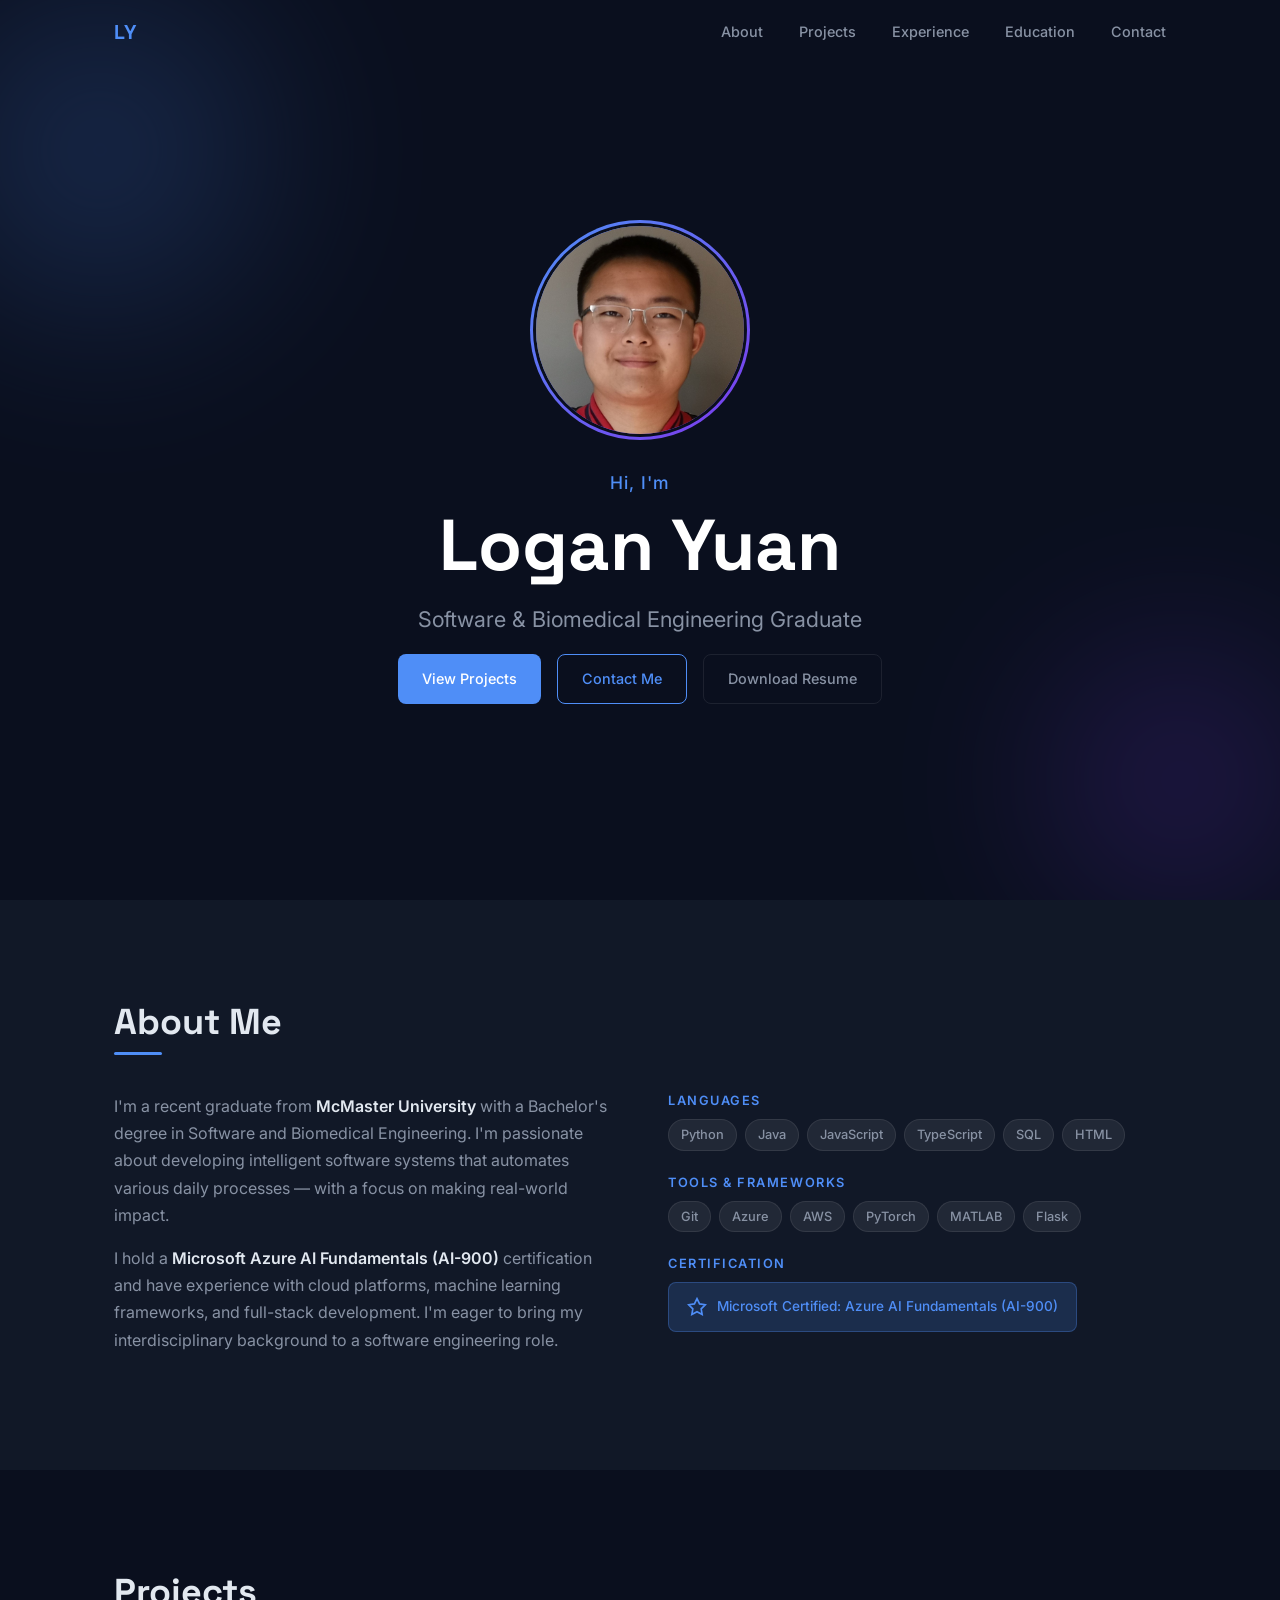
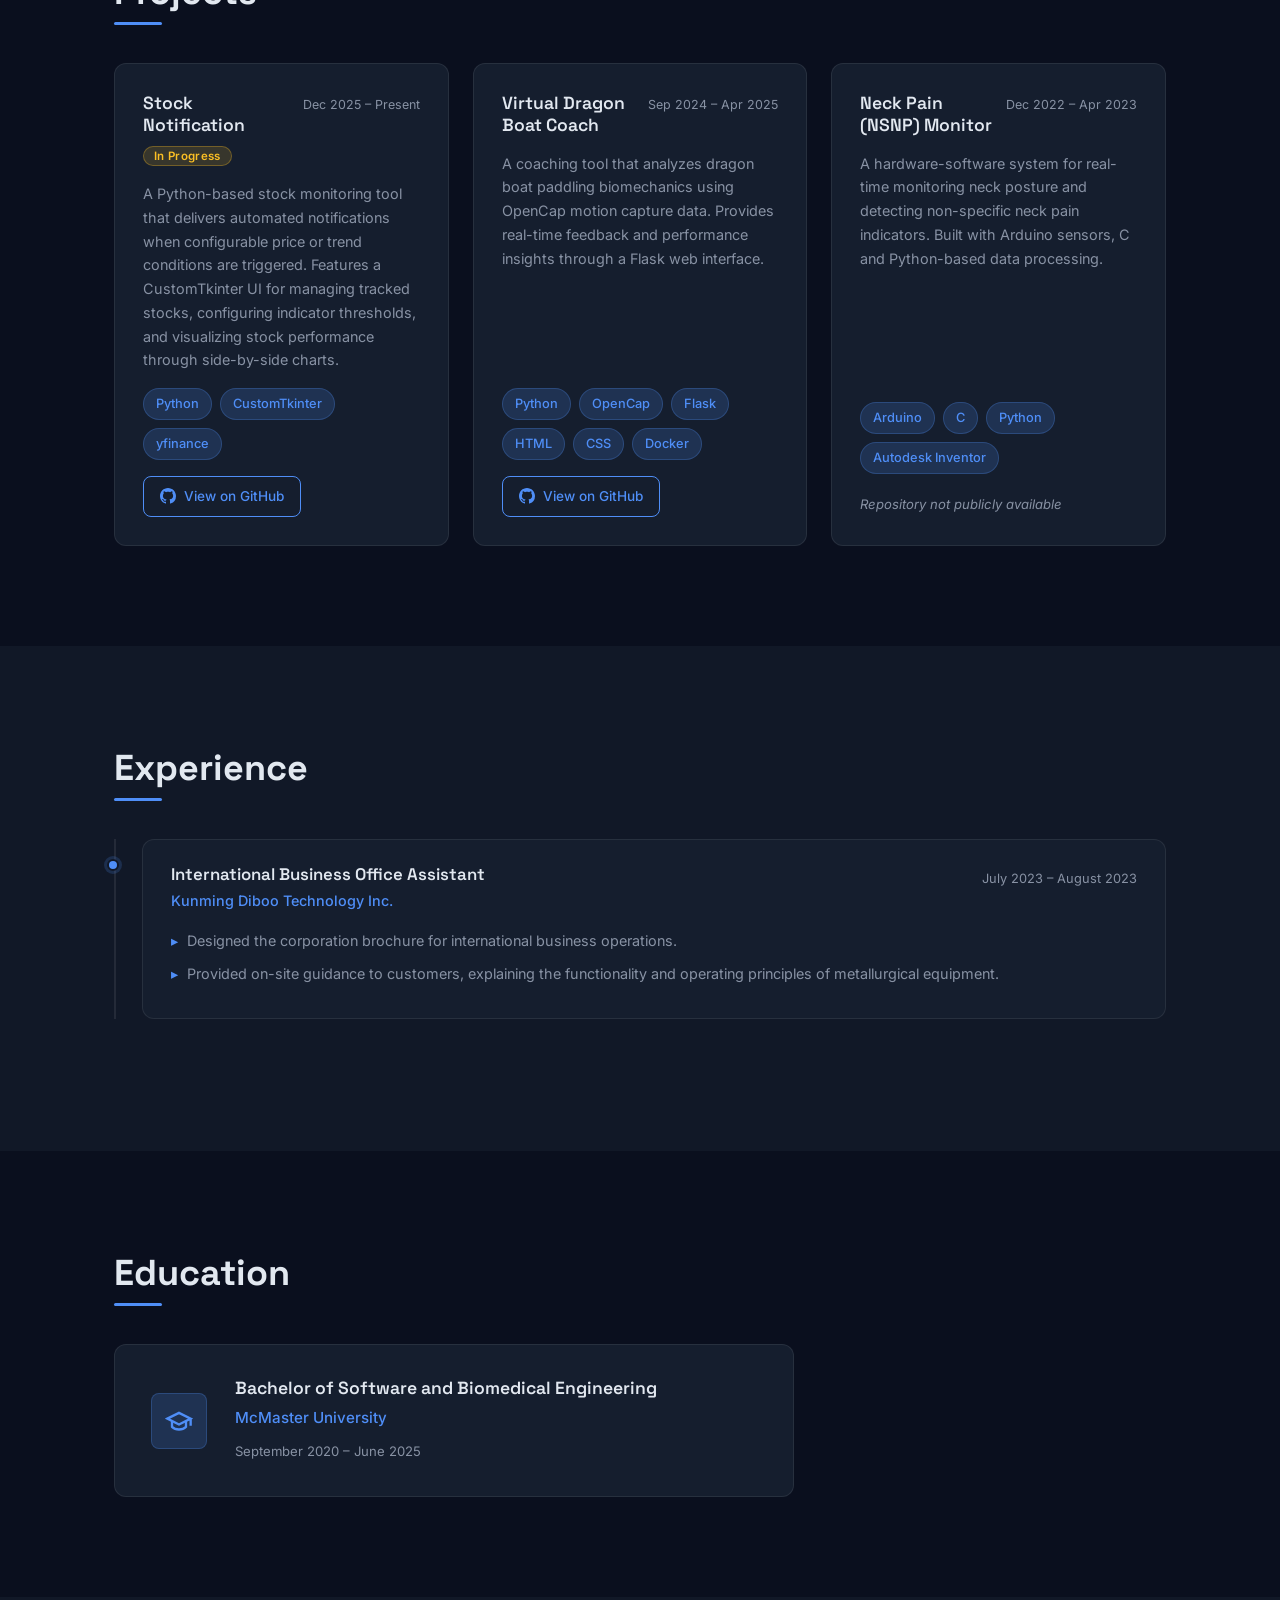
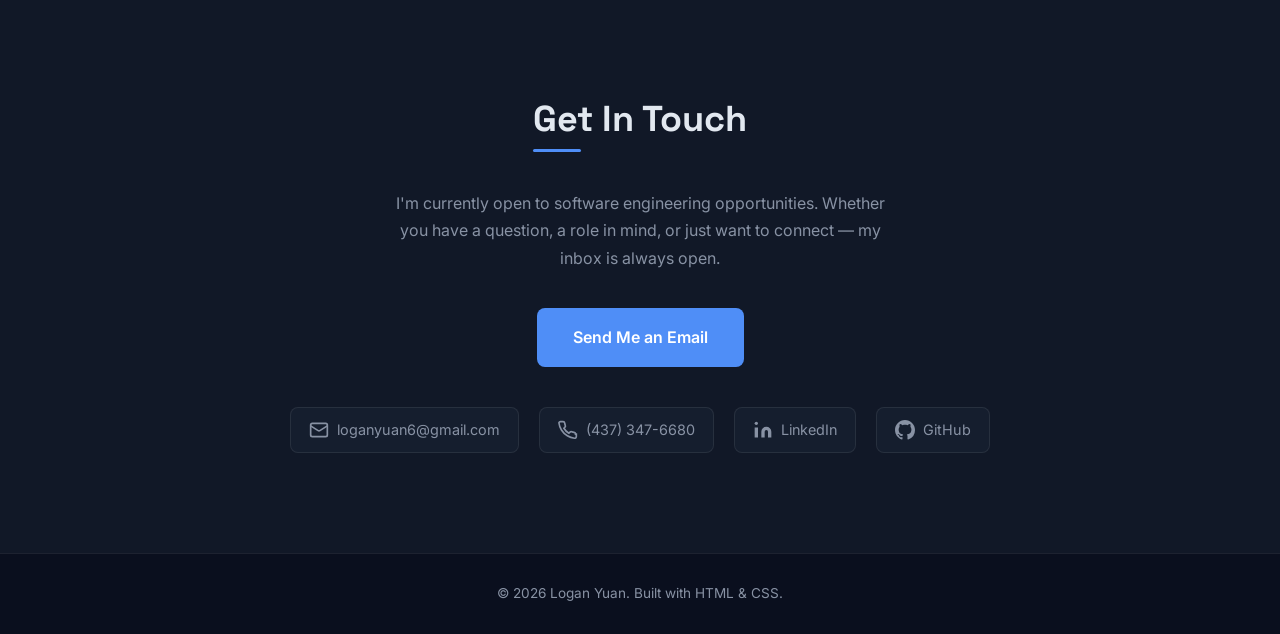
==== index.html @ 937bd3d0 "project update" ====
<!DOCTYPE html>
<html lang="en">
<head>
  <meta charset="UTF-8" />
  <meta name="viewport" content="width=device-width, initial-scale=1.0" />
  <title>Logan Yuan — Software & Biomedical Engineering</title>
  <link rel="preconnect" href="https://fonts.googleapis.com" />
  <link rel="preconnect" href="https://fonts.gstatic.com" crossorigin />
  <link href="https://fonts.googleapis.com/css2?family=Inter:wght@300;400;500;600&family=Space+Grotesk:wght@400;500;600;700&display=swap" rel="stylesheet" />
  <link rel="stylesheet" href="css/styles.css" />
</head>
<body>

  <!-- NAV -->
  <nav id="navbar">
    <div class="nav-container">
      <a href="#hero" class="nav-logo">LY</a>
      <button class="nav-toggle" aria-label="Toggle navigation" aria-expanded="false">
        <span></span><span></span><span></span>
      </button>
      <ul class="nav-links">
        <li><a href="#about">About</a></li>
        <li><a href="#projects">Projects</a></li>
        <li><a href="#experience">Experience</a></li>
        <li><a href="#education">Education</a></li>
        <li><a href="#contact">Contact</a></li>
      </ul>
    </div>
  </nav>

  <!-- HERO -->
  <section id="hero">
    <div class="hero-content">
      <div class="hero-photo-wrapper">
        <img src="assets/Logan_Photo.jpg" alt="Logan Yuan" class="hero-photo" />
      </div>
      <p class="hero-greeting">Hi, I'm</p>
      <h1 class="hero-name">Logan Yuan</h1>
      <p class="hero-title">Software &amp; Biomedical Engineering Graduate</p>
      <div class="hero-cta">
        <a href="#projects" class="btn btn-primary">View Projects</a>
        <a href="#contact" class="btn btn-outline">Contact Me</a>
        <a href="assets/Logan_Yuan_Resume.pdf" target="_blank" rel="noopener noreferrer" class="btn btn-ghost">Download Resume</a>
      </div>
    </div>
    <div class="hero-bg-orbs">
      <div class="orb orb-1"></div>
      <div class="orb orb-2"></div>
    </div>
  </section>

  <!-- ABOUT -->
  <section id="about">
    <div class="container">
      <h2 class="section-title">About Me</h2>
      <div class="about-grid">
        <div class="about-bio">
          <p>
            I'm a recent graduate from <strong>McMaster University</strong> with a Bachelor's degree in
            Software and Biomedical Engineering. I'm passionate about developing intelligent software
            systems that automates various daily processes — with a focus on making real-world impact.
          </p>
          <p>
            I hold a <strong>Microsoft Azure AI Fundamentals (AI-900)</strong> certification and have
            experience with cloud platforms, machine learning frameworks, and full-stack
            development. I'm eager to bring my interdisciplinary background to a software engineering role.
          </p>
        </div>
        <div class="about-skills">
          <div class="skill-group">
            <h3 class="skill-group-title">Languages</h3>
            <div class="skill-tags">
              <span class="tag">Python</span>
              <span class="tag">Java</span>
              <span class="tag">JavaScript</span>
              <span class="tag">TypeScript</span>
              <span class="tag">SQL</span>
              <span class="tag">HTML</span>
            </div>
          </div>
          <div class="skill-group">
            <h3 class="skill-group-title">Tools &amp; Frameworks</h3>
            <div class="skill-tags">
              <span class="tag">Git</span>
              <span class="tag">Azure</span>
              <span class="tag">AWS</span>
              <span class="tag">PyTorch</span>
              <span class="tag">MATLAB</span>
              <span class="tag">Flask</span>
            </div>
          </div>
          <div class="skill-group">
            <h3 class="skill-group-title">Certification</h3>
            <div class="cert-badge">
              <svg class="cert-icon" viewBox="0 0 24 24" fill="none" stroke="currentColor" stroke-width="2" aria-hidden="true">
                <path d="M12 2l3.09 6.26L22 9.27l-5 4.87 1.18 6.88L12 17.77l-6.18 3.25L7 14.14 2 9.27l6.91-1.01L12 2z"/>
              </svg>
              <span>Microsoft Certified: Azure AI Fundamentals (AI-900)</span>
            </div>
          </div>
        </div>
      </div>
    </div>
  </section>

  <!-- PROJECTS -->
  <section id="projects">
    <div class="container">
      <h2 class="section-title">Projects</h2>
      <div class="projects-grid">

        <!-- Project 1 -->
        <article class="project-card">
          <div class="project-header">
            <h3 class="project-title">
              Stock Notification
              <span class="badge-inprogress">In Progress</span>
            </h3>
            <span class="project-period">Dec 2025 – Present</span>
          </div>
          <p class="project-desc">
            A Python-based stock monitoring tool that delivers automated notifications when configurable
            price or trend conditions are triggered. Features a CustomTkinter UI for managing tracked
            stocks, configuring indicator thresholds, and visualizing stock performance through side-by-side charts.
          </p>
          <div class="project-tags">
            <span class="tag tag-tech">Python</span>
            <span class="tag tag-tech">CustomTkinter</span>
            <span class="tag tag-tech">yfinance</span>
          </div>
          <div class="project-footer">
            <a href="https://github.com/yuanq10/Stock_Notification" target="_blank" rel="noopener noreferrer" class="btn btn-sm btn-outline">
              <svg class="icon" viewBox="0 0 24 24" fill="currentColor" aria-hidden="true">
                <path d="M12 0C5.37 0 0 5.37 0 12c0 5.31 3.435 9.795 8.205 11.385.6.105.825-.255.825-.57 0-.285-.015-1.23-.015-2.235-3.015.555-3.795-.735-4.035-1.41-.135-.345-.72-1.41-1.23-1.695-.42-.225-1.02-.78-.015-.795.945-.015 1.62.87 1.845 1.23 1.08 1.815 2.805 1.305 3.495.99.105-.78.42-1.305.765-1.605-2.67-.3-5.46-1.335-5.46-5.925 0-1.305.465-2.385 1.23-3.225-.12-.3-.54-1.53.12-3.18 0 0 1.005-.315 3.3 1.23.96-.27 1.98-.405 3-.405s2.04.135 3 .405c2.295-1.56 3.3-1.23 3.3-1.23.66 1.65.24 2.88.12 3.18.765.84 1.23 1.905 1.23 3.225 0 4.605-2.805 5.625-5.475 5.925.435.375.81 1.095.81 2.22 0 1.605-.015 2.895-.015 3.3 0 .315.225.69.825.57A12.02 12.02 0 0024 12c0-6.63-5.37-12-12-12z"/>
              </svg>
              View on GitHub
            </a>
          </div>
        </article>

        <!-- Project 2 -->
        <article class="project-card">
          <div class="project-header">
            <h3 class="project-title">Virtual Dragon Boat Coach</h3>
            <span class="project-period">Sep 2024 – Apr 2025</span>
          </div>
          <p class="project-desc">
            A coaching tool that analyzes dragon boat paddling biomechanics using OpenCap motion
            capture data. Provides real-time feedback and performance insights through a Flask web interface.
          </p>
          <div class="project-tags">
            <span class="tag tag-tech">Python</span>
            <span class="tag tag-tech">OpenCap</span>
            <span class="tag tag-tech">Flask</span>
            <span class="tag tag-tech">HTML</span>
            <span class="tag tag-tech">CSS</span>
            <span class="tag tag-tech">Docker</span>
          </div>
          <div class="project-footer">
            <a href="https://github.com/JamesParkGH/Virtual_Dragon_Boat_Coach" target="_blank" rel="noopener noreferrer" class="btn btn-sm btn-outline">
              <svg class="icon" viewBox="0 0 24 24" fill="currentColor" aria-hidden="true">
                <path d="M12 0C5.37 0 0 5.37 0 12c0 5.31 3.435 9.795 8.205 11.385.6.105.825-.255.825-.57 0-.285-.015-1.23-.015-2.235-3.015.555-3.795-.735-4.035-1.41-.135-.345-.72-1.41-1.23-1.695-.42-.225-1.02-.78-.015-.795.945-.015 1.62.87 1.845 1.23 1.08 1.815 2.805 1.305 3.495.99.105-.78.42-1.305.765-1.605-2.67-.3-5.46-1.335-5.46-5.925 0-1.305.465-2.385 1.23-3.225-.12-.3-.54-1.53.12-3.18 0 0 1.005-.315 3.3 1.23.96-.27 1.98-.405 3-.405s2.04.135 3 .405c2.295-1.56 3.3-1.23 3.3-1.23.66 1.65.24 2.88.12 3.18.765.84 1.23 1.905 1.23 3.225 0 4.605-2.805 5.625-5.475 5.925.435.375.81 1.095.81 2.22 0 1.605-.015 2.895-.015 3.3 0 .315.225.69.825.57A12.02 12.02 0 0024 12c0-6.63-5.37-12-12-12z"/>
              </svg>
              View on GitHub
            </a>
          </div>
        </article>

        <!-- Project 3 -->
        <article class="project-card">
          <div class="project-header">
            <h3 class="project-title">Neck Pain (NSNP) Monitor</h3>
            <span class="project-period">Dec 2022 – Apr 2023</span>
          </div>
          <p class="project-desc">
            A hardware-software system for real-time monitoring neck posture and detecting non-specific neck pain
            indicators. Built with Arduino sensors, C and Python-based data processing.
          </p>
          <div class="project-tags">
            <span class="tag tag-tech">Arduino</span>
            <span class="tag tag-tech">C</span>
            <span class="tag tag-tech">Python</span>
            <span class="tag tag-tech">Autodesk Inventor</span>
          </div>
          <div class="project-footer">
            <span class="no-link-note">Repository not publicly available</span>
          </div>
        </article>

      </div>
    </div>
  </section>

  <!-- EXPERIENCE -->
  <section id="experience">
    <div class="container">
      <h2 class="section-title">Experience</h2>
      <div class="timeline">
        <div class="timeline-item">
          <div class="timeline-dot"></div>
          <div class="timeline-card">
            <div class="timeline-header">
              <div>
                <h3 class="timeline-role">International Business Office Assistant</h3>
                <p class="timeline-org">Kunming Diboo Technology Inc.</p>
              </div>
              <span class="timeline-period">July 2023 – August 2023</span>
            </div>
            <ul class="timeline-bullets">
              <li>Designed the corporation brochure for international business operations.</li>
              <li>Provided on-site guidance to customers, explaining the functionality and 
                  operating principles of metallurgical equipment.</li>
            </ul>
          </div>
        </div>
      </div>
    </div>
  </section>

  <!-- EDUCATION -->
  <section id="education">
    <div class="container">
      <h2 class="section-title">Education</h2>
      <div class="edu-card">
        <div class="edu-icon" aria-hidden="true">
          <svg viewBox="0 0 24 24" fill="none" stroke="currentColor" stroke-width="2">
            <path d="M22 10v6M2 10l10-5 10 5-10 5z"/>
            <path d="M6 12v5c3 3 9 3 12 0v-5"/>
          </svg>
        </div>
        <div class="edu-info">
          <h3 class="edu-degree">Bachelor of Software and Biomedical Engineering</h3>
          <p class="edu-school">McMaster University</p>
          <span class="edu-period">September 2020 – June 2025</span>
        </div>
      </div>
    </div>
  </section>

  <!-- CONTACT -->
  <section id="contact">
    <div class="container">
      <h2 class="section-title">Get In Touch</h2>
      <p class="contact-intro">
        I'm currently open to software engineering opportunities. Whether you have a question,
        a role in mind, or just want to connect — my inbox is always open.
      </p>
      <a href="mailto:loganyuan6@gmail.com" class="btn btn-primary btn-lg">Send Me an Email</a>
      <div class="contact-links">
        <a href="mailto:loganyuan6@gmail.com" class="contact-link" aria-label="Email">
          <svg class="icon-lg" viewBox="0 0 24 24" fill="none" stroke="currentColor" stroke-width="2" aria-hidden="true">
            <rect x="2" y="4" width="20" height="16" rx="2"/>
            <path d="m22 7-8.97 5.7a1.94 1.94 0 0 1-2.06 0L2 7"/>
          </svg>
          loganyuan6@gmail.com
        </a>
        <a href="tel:+14373476680" class="contact-link" aria-label="Phone">
          <svg class="icon-lg" viewBox="0 0 24 24" fill="none" stroke="currentColor" stroke-width="2" aria-hidden="true">
            <path d="M22 16.92v3a2 2 0 0 1-2.18 2 19.79 19.79 0 0 1-8.63-3.07A19.5 19.5 0 0 1 4.15 12a19.79 19.79 0 0 1-3.07-8.67A2 2 0 0 1 3.06 2h3a2 2 0 0 1 2 1.72c.127.96.361 1.903.7 2.81a2 2 0 0 1-.45 2.11L7.09 9.91a16 16 0 0 0 6 6l1.27-1.27a2 2 0 0 1 2.11-.45c.907.339 1.85.573 2.81.7A2 2 0 0 1 21 16.92z"/>
          </svg>
          (437) 347-6680
        </a>
        <a href="https://www.linkedin.com/in/qihangyuan" target="_blank" rel="noopener noreferrer" class="contact-link" aria-label="LinkedIn">
          <svg class="icon-lg" viewBox="0 0 24 24" fill="currentColor" aria-hidden="true">
            <path d="M16 8a6 6 0 0 1 6 6v7h-4v-7a2 2 0 0 0-2-2 2 2 0 0 0-2 2v7h-4v-7a6 6 0 0 1 6-6z"/>
            <rect x="2" y="9" width="4" height="12"/>
            <circle cx="4" cy="4" r="2"/>
          </svg>
          LinkedIn
        </a>
        <a href="https://github.com/yuanq10" target="_blank" rel="noopener noreferrer" class="contact-link" aria-label="GitHub">
          <svg class="icon-lg" viewBox="0 0 24 24" fill="currentColor" aria-hidden="true">
            <path d="M12 0C5.37 0 0 5.37 0 12c0 5.31 3.435 9.795 8.205 11.385.6.105.825-.255.825-.57 0-.285-.015-1.23-.015-2.235-3.015.555-3.795-.735-4.035-1.41-.135-.345-.72-1.41-1.23-1.695-.42-.225-1.02-.78-.015-.795.945-.015 1.62.87 1.845 1.23 1.08 1.815 2.805 1.305 3.495.99.105-.78.42-1.305.765-1.605-2.67-.3-5.46-1.335-5.46-5.925 0-1.305.465-2.385 1.23-3.225-.12-.3-.54-1.53.12-3.18 0 0 1.005-.315 3.3 1.23.96-.27 1.98-.405 3-.405s2.04.135 3 .405c2.295-1.56 3.3-1.23 3.3-1.23.66 1.65.24 2.88.12 3.18.765.84 1.23 1.905 1.23 3.225 0 4.605-2.805 5.625-5.475 5.925.435.375.81 1.095.81 2.22 0 1.605-.015 2.895-.015 3.3 0 .315.225.69.825.57A12.02 12.02 0 0024 12c0-6.63-5.37-12-12-12z"/>
          </svg>
          GitHub
        </a>
      </div>
    </div>
  </section>

  <!-- FOOTER -->
  <footer>
    <div class="container">
      <p>&copy; 2026 Logan Yuan. Built with HTML &amp; CSS.</p>
    </div>
  </footer>

  <script>
    // Sticky nav shadow on scroll
    const navbar = document.getElementById('navbar');
    window.addEventListener('scroll', () => {
      navbar.classList.toggle('scrolled', window.scrollY > 20);
    });

    // Mobile nav toggle
    const toggle = document.querySelector('.nav-toggle');
    const navLinks = document.querySelector('.nav-links');
    toggle.addEventListener('click', () => {
      const expanded = toggle.getAttribute('aria-expanded') === 'true';
      toggle.setAttribute('aria-expanded', String(!expanded));
      navLinks.classList.toggle('open');
    });

    // Close mobile nav on link click
    navLinks.querySelectorAll('a').forEach(link => {
      link.addEventListener('click', () => {
        navLinks.classList.remove('open');
        toggle.setAttribute('aria-expanded', 'false');
      });
    });

    // Hero fade-in animation
    document.querySelector('.hero-content').classList.add('visible');

    // Intersection Observer for section fade-in
    const observer = new IntersectionObserver((entries) => {
      entries.forEach(entry => {
        if (entry.isIntersecting) {
          entry.target.classList.add('visible');
          observer.unobserve(entry.target);
        }
      });
    }, { threshold: 0.1 });

    document.querySelectorAll('.project-card, .timeline-card, .edu-card, .about-grid').forEach(el => {
      observer.observe(el);
    });
  </script>
</body>
</html>
---- css/styles.css ----
/* ===========================
   CSS CUSTOM PROPERTIES
=========================== */
:root {
  --bg:          #0a0f1e;
  --bg-surface:  #111827;
  --bg-card:     #151e2e;
  --accent:      #4f8ef7;
  --accent-glow: rgba(79, 142, 247, 0.18);
  --text:        #e2e8f0;
  --text-muted:  #8892a4;
  --border:      rgba(255, 255, 255, 0.08);
  --radius:      12px;
  --radius-sm:   8px;
  --transition:  0.25s ease;
  --font-body:   'Inter', system-ui, sans-serif;
  --font-head:   'Space Grotesk', system-ui, sans-serif;
  --nav-h:       64px;
  --section-gap: 100px;
  --container:   1100px;
}

/* ===========================
   RESET & BASE
=========================== */
*, *::before, *::after {
  box-sizing: border-box;
  margin: 0;
  padding: 0;
}

html {
  scroll-behavior: smooth;
  scroll-padding-top: var(--nav-h);
}

body {
  background: var(--bg);
  color: var(--text);
  font-family: var(--font-body);
  font-size: 1rem;
  line-height: 1.7;
  -webkit-font-smoothing: antialiased;
}

h1, h2, h3, h4 {
  font-family: var(--font-head);
  line-height: 1.25;
}

a {
  color: inherit;
  text-decoration: none;
}

img, svg {
  display: block;
}

ul {
  list-style: none;
}

/* ===========================
   UTILITIES
=========================== */
.container {
  max-width: var(--container);
  margin: 0 auto;
  padding: 0 24px;
}

.section-title {
  font-size: clamp(1.75rem, 4vw, 2.25rem);
  font-weight: 700;
  margin-bottom: 48px;
  position: relative;
  display: inline-block;
}

.section-title::after {
  content: '';
  position: absolute;
  left: 0;
  bottom: -10px;
  width: 48px;
  height: 3px;
  background: var(--accent);
  border-radius: 2px;
}

.icon {
  width: 16px;
  height: 16px;
  flex-shrink: 0;
}

.icon-lg {
  width: 20px;
  height: 20px;
  flex-shrink: 0;
}

/* ===========================
   BUTTONS
=========================== */
.btn {
  display: inline-flex;
  align-items: center;
  gap: 8px;
  padding: 12px 24px;
  border-radius: var(--radius-sm);
  font-family: var(--font-body);
  font-size: 0.9rem;
  font-weight: 500;
  cursor: pointer;
  border: none;
  transition: all var(--transition);
  white-space: nowrap;
}

.btn-primary {
  background: var(--accent);
  color: #fff;
}

.btn-primary:hover {
  background: #6ba3ff;
  transform: translateY(-2px);
  box-shadow: 0 8px 24px rgba(79, 142, 247, 0.35);
}

.btn-outline {
  background: transparent;
  color: var(--accent);
  border: 1.5px solid var(--accent);
}

.btn-outline:hover {
  background: var(--accent-glow);
  transform: translateY(-2px);
}

.btn-ghost {
  background: transparent;
  color: var(--text-muted);
  border: 1.5px solid var(--border);
}

.btn-ghost:hover {
  color: var(--text);
  border-color: rgba(255, 255, 255, 0.2);
  transform: translateY(-2px);
}

.btn-sm {
  padding: 8px 16px;
  font-size: 0.85rem;
}

.btn-lg {
  padding: 16px 36px;
  font-size: 1rem;
  font-weight: 600;
}

/* ===========================
   TAGS / PILLS
=========================== */
.tag {
  display: inline-flex;
  align-items: center;
  padding: 4px 12px;
  border-radius: 20px;
  font-size: 0.8rem;
  font-weight: 500;
  background: rgba(255, 255, 255, 0.07);
  color: var(--text-muted);
  border: 1px solid var(--border);
  transition: all var(--transition);
}

.tag-tech {
  background: var(--accent-glow);
  color: var(--accent);
  border-color: rgba(79, 142, 247, 0.25);
}

/* ===========================
   NAV
=========================== */
#navbar {
  position: fixed;
  top: 0;
  left: 0;
  right: 0;
  height: var(--nav-h);
  z-index: 100;
  background: transparent;
  transition: background var(--transition), box-shadow var(--transition);
}

#navbar.scrolled {
  background: rgba(10, 15, 30, 0.92);
  backdrop-filter: blur(12px);
  box-shadow: 0 1px 0 var(--border);
}

.nav-container {
  max-width: var(--container);
  margin: 0 auto;
  padding: 0 24px;
  height: 100%;
  display: flex;
  align-items: center;
  justify-content: space-between;
}

.nav-logo {
  font-family: var(--font-head);
  font-size: 1.25rem;
  font-weight: 700;
  color: var(--accent);
  letter-spacing: 0.05em;
}

.nav-links {
  display: flex;
  gap: 36px;
}

.nav-links a {
  font-size: 0.9rem;
  font-weight: 500;
  color: var(--text-muted);
  transition: color var(--transition);
  position: relative;
}

.nav-links a::after {
  content: '';
  position: absolute;
  bottom: -4px;
  left: 0;
  width: 0;
  height: 2px;
  background: var(--accent);
  border-radius: 1px;
  transition: width var(--transition);
}

.nav-links a:hover {
  color: var(--text);
}

.nav-links a:hover::after {
  width: 100%;
}

/* Hamburger */
.nav-toggle {
  display: none;
  flex-direction: column;
  gap: 5px;
  background: none;
  border: none;
  cursor: pointer;
  padding: 4px;
}

.nav-toggle span {
  display: block;
  width: 24px;
  height: 2px;
  background: var(--text);
  border-radius: 2px;
  transition: all var(--transition);
}

/* ===========================
   HERO
=========================== */
#hero {
  min-height: 100vh;
  display: flex;
  align-items: center;
  justify-content: center;
  text-align: center;
  position: relative;
  overflow: hidden;
  padding: calc(var(--nav-h) + 40px) 24px 80px;
}

.hero-bg-orbs {
  position: absolute;
  inset: 0;
  pointer-events: none;
  z-index: 0;
}

.orb {
  position: absolute;
  border-radius: 50%;
  filter: blur(80px);
  opacity: 0.25;
}

.orb-1 {
  width: 500px;
  height: 500px;
  background: radial-gradient(circle, #4f8ef7 0%, transparent 70%);
  top: -100px;
  left: -150px;
  animation: float 8s ease-in-out infinite;
}

.orb-2 {
  width: 400px;
  height: 400px;
  background: radial-gradient(circle, #7c3aed 0%, transparent 70%);
  bottom: -80px;
  right: -100px;
  animation: float 10s ease-in-out infinite reverse;
}

@keyframes float {
  0%, 100% { transform: translateY(0px); }
  50%       { transform: translateY(-30px); }
}

.hero-content {
  position: relative;
  z-index: 1;
  max-width: 700px;
  opacity: 0;
  transform: translateY(24px);
  transition: opacity 0.8s ease, transform 0.8s ease;
}

.hero-content.visible {
  opacity: 1;
  transform: translateY(0);
}

.hero-photo-wrapper {
  margin: 0 auto 28px;
  width: 220px;
  height: 220px;
  border-radius: 50%;
  padding: 3px;
  background: linear-gradient(135deg, var(--accent), #7c3aed);
}

.hero-photo {
  width: 100%;
  height: 100%;
  border-radius: 50%;
  object-fit: cover;
  object-position: center top;
  border: 3px solid var(--bg);
}

.hero-greeting {
  font-size: 1.1rem;
  color: var(--accent);
  font-weight: 500;
  letter-spacing: 0.05em;
  margin-bottom: 8px;
}

.hero-name {
  font-size: clamp(2.5rem, 8vw, 4.5rem);
  font-weight: 700;
  color: #fff;
  line-height: 1.1;
  margin-bottom: 16px;
}

.hero-title {
  font-size: clamp(1rem, 3vw, 1.35rem);
  color: var(--text-muted);
  font-weight: 400;
  margin-bottom: 16px;
}

.hero-tagline {
  font-size: 1rem;
  color: var(--text-muted);
  margin-bottom: 40px;
  font-style: italic;
}

.hero-cta {
  display: flex;
  gap: 16px;
  justify-content: center;
  flex-wrap: wrap;
}

/* ===========================
   SECTIONS (shared)
=========================== */
section {
  padding: var(--section-gap) 0;
}

#about    { background: var(--bg-surface); }
#projects { background: var(--bg); }
#experience { background: var(--bg-surface); }
#education  { background: var(--bg); }
#contact    { background: var(--bg-surface); text-align: center; }

/* ===========================
   ABOUT
=========================== */
.about-grid {
  display: grid;
  grid-template-columns: 1fr 1fr;
  gap: 56px;
  align-items: start;
  opacity: 0;
  transform: translateY(20px);
  transition: opacity 0.6s ease, transform 0.6s ease;
}

.about-grid.visible {
  opacity: 1;
  transform: translateY(0);
}

.about-bio p {
  color: var(--text-muted);
  margin-bottom: 16px;
}

.about-bio strong {
  color: var(--text);
  font-weight: 600;
}

.skill-group {
  margin-bottom: 24px;
}

.skill-group-title {
  font-size: 0.8rem;
  text-transform: uppercase;
  letter-spacing: 0.12em;
  color: var(--accent);
  font-weight: 600;
  margin-bottom: 10px;
  font-family: var(--font-body);
}

.skill-tags {
  display: flex;
  flex-wrap: wrap;
  gap: 8px;
}

.cert-badge {
  display: inline-flex;
  align-items: center;
  gap: 10px;
  padding: 12px 18px;
  background: var(--accent-glow);
  border: 1px solid rgba(79, 142, 247, 0.3);
  border-radius: var(--radius-sm);
  color: var(--accent);
  font-size: 0.85rem;
  font-weight: 500;
}

.cert-icon {
  width: 20px;
  height: 20px;
  flex-shrink: 0;
  color: var(--accent);
}

/* ===========================
   PROJECTS
=========================== */
.projects-grid {
  display: grid;
  grid-template-columns: repeat(auto-fit, minmax(300px, 1fr));
  gap: 24px;
}

.project-card {
  background: var(--bg-card);
  border: 1px solid var(--border);
  border-radius: var(--radius);
  padding: 28px;
  display: flex;
  flex-direction: column;
  gap: 16px;
  transition: transform var(--transition), border-color var(--transition), box-shadow var(--transition);
  opacity: 0;
  transform: translateY(20px);
}

.project-card.visible {
  opacity: 1;
  transform: translateY(0);
}

.project-card:hover {
  transform: translateY(-6px);
  border-color: rgba(79, 142, 247, 0.4);
  box-shadow: 0 16px 40px rgba(0, 0, 0, 0.4);
}

.project-header {
  display: flex;
  justify-content: space-between;
  align-items: flex-start;
  gap: 12px;
}

.project-title {
  font-size: 1.1rem;
  font-weight: 600;
  color: var(--text);
  display: flex;
  align-items: center;
  gap: 10px;
  flex-wrap: wrap;
}

.project-period {
  font-size: 0.78rem;
  color: var(--text-muted);
  white-space: nowrap;
  padding-top: 2px;
}

.project-desc {
  font-size: 0.9rem;
  color: var(--text-muted);
  line-height: 1.65;
  flex: 1;
}

.project-tags {
  display: flex;
  flex-wrap: wrap;
  gap: 8px;
}

.project-footer {
  margin-top: auto;
}

.no-link-note {
  font-size: 0.82rem;
  color: var(--text-muted);
  font-style: italic;
}

.badge-inprogress {
  display: inline-block;
  padding: 2px 10px;
  background: rgba(251, 191, 36, 0.15);
  color: #fbbf24;
  border: 1px solid rgba(251, 191, 36, 0.3);
  border-radius: 20px;
  font-size: 0.72rem;
  font-weight: 600;
  font-family: var(--font-body);
  letter-spacing: 0.03em;
  white-space: nowrap;
}

/* ===========================
   EXPERIENCE (Timeline)
=========================== */
.timeline {
  position: relative;
  padding-left: 28px;
}

.timeline::before {
  content: '';
  position: absolute;
  left: 0;
  top: 0;
  bottom: 0;
  width: 2px;
  background: var(--border);
}

.timeline-item {
  position: relative;
  margin-bottom: 32px;
}

.timeline-dot {
  position: absolute;
  left: -35px;
  top: 20px;
  width: 12px;
  height: 12px;
  border-radius: 50%;
  background: var(--accent);
  border: 2px solid var(--bg-surface);
  box-shadow: 0 0 0 3px var(--accent-glow);
}

.timeline-card {
  background: var(--bg-card);
  border: 1px solid var(--border);
  border-radius: var(--radius);
  padding: 24px 28px;
  transition: border-color var(--transition);
  opacity: 0;
  transform: translateY(20px);
}

.timeline-card.visible {
  opacity: 1;
  transform: translateY(0);
}

.timeline-card:hover {
  border-color: rgba(79, 142, 247, 0.3);
}

.timeline-header {
  display: flex;
  justify-content: space-between;
  align-items: flex-start;
  gap: 16px;
  margin-bottom: 16px;
  flex-wrap: wrap;
}

.timeline-role {
  font-size: 1.05rem;
  font-weight: 600;
  color: var(--text);
}

.timeline-org {
  font-size: 0.9rem;
  color: var(--accent);
  font-weight: 500;
  margin-top: 4px;
}

.timeline-period {
  font-size: 0.8rem;
  color: var(--text-muted);
  white-space: nowrap;
  padding-top: 4px;
}

.timeline-bullets {
  list-style: none;
  padding: 0;
}

.timeline-bullets li {
  font-size: 0.9rem;
  color: var(--text-muted);
  padding-left: 16px;
  position: relative;
  margin-bottom: 8px;
}

.timeline-bullets li::before {
  content: '▸';
  position: absolute;
  left: 0;
  color: var(--accent);
}

/* ===========================
   EDUCATION
=========================== */
.edu-card {
  display: flex;
  align-items: center;
  gap: 28px;
  background: var(--bg-card);
  border: 1px solid var(--border);
  border-radius: var(--radius);
  padding: 32px 36px;
  max-width: 680px;
  transition: transform var(--transition), border-color var(--transition);
  opacity: 0;
  transform: translateY(20px);
}

.edu-card.visible {
  opacity: 1;
  transform: translateY(0);
}

.edu-card:hover {
  transform: translateY(-4px);
  border-color: rgba(79, 142, 247, 0.35);
}

.edu-icon {
  width: 56px;
  height: 56px;
  background: var(--accent-glow);
  border: 1px solid rgba(79, 142, 247, 0.25);
  border-radius: var(--radius-sm);
  display: flex;
  align-items: center;
  justify-content: center;
  flex-shrink: 0;
}

.edu-icon svg {
  width: 28px;
  height: 28px;
  color: var(--accent);
}

.edu-degree {
  font-size: 1.1rem;
  font-weight: 600;
  color: var(--text);
  margin-bottom: 6px;
}

.edu-school {
  font-size: 0.95rem;
  color: var(--accent);
  font-weight: 500;
  margin-bottom: 6px;
}

.edu-period {
  font-size: 0.82rem;
  color: var(--text-muted);
}

/* ===========================
   CONTACT
=========================== */
.contact-intro {
  max-width: 520px;
  margin: 0 auto 36px;
  color: var(--text-muted);
  font-size: 1rem;
}

.contact-links {
  display: flex;
  flex-wrap: wrap;
  justify-content: center;
  gap: 20px;
  margin-top: 40px;
}

.contact-link {
  display: inline-flex;
  align-items: center;
  gap: 8px;
  font-size: 0.9rem;
  color: var(--text-muted);
  padding: 10px 18px;
  border: 1px solid var(--border);
  border-radius: var(--radius-sm);
  background: var(--bg-card);
  transition: all var(--transition);
}

.contact-link:hover {
  color: var(--accent);
  border-color: rgba(79, 142, 247, 0.4);
  background: var(--accent-glow);
  transform: translateY(-2px);
}

/* ===========================
   FOOTER
=========================== */
footer {
  background: var(--bg);
  border-top: 1px solid var(--border);
  padding: 28px 0;
  text-align: center;
}

footer p {
  font-size: 0.85rem;
  color: var(--text-muted);
}

/* ===========================
   RESPONSIVE
=========================== */
@media (max-width: 768px) {
  :root {
    --section-gap: 72px;
  }

  /* Nav */
  .nav-toggle {
    display: flex;
  }

  .nav-links {
    display: none;
    position: absolute;
    top: var(--nav-h);
    left: 0;
    right: 0;
    flex-direction: column;
    gap: 0;
    background: rgba(10, 15, 30, 0.97);
    backdrop-filter: blur(16px);
    border-bottom: 1px solid var(--border);
    padding: 8px 0 16px;
  }

  .nav-links.open {
    display: flex;
  }

  .nav-links a {
    padding: 14px 24px;
    font-size: 1rem;
  }

  .nav-links a::after {
    display: none;
  }

  /* Hero */
  .hero-cta {
    flex-direction: column;
    align-items: center;
  }

  /* About */
  .about-grid {
    grid-template-columns: 1fr;
    gap: 36px;
  }

  /* Projects */
  .projects-grid {
    grid-template-columns: 1fr;
  }

  .project-header {
    flex-direction: column;
    align-items: flex-start;
    gap: 6px;
  }

  /* Timeline */
  .timeline-header {
    flex-direction: column;
    gap: 4px;
  }

  /* Education */
  .edu-card {
    flex-direction: column;
    align-items: flex-start;
    padding: 24px;
    gap: 16px;
  }

  /* Contact */
  .contact-links {
    flex-direction: column;
    align-items: center;
  }
}

@media (max-width: 480px) {
  .hero-name {
    font-size: 2.2rem;
  }

  .section-title {
    font-size: 1.6rem;
  }

  .btn-lg {
    width: 100%;
    justify-content: center;
  }
}
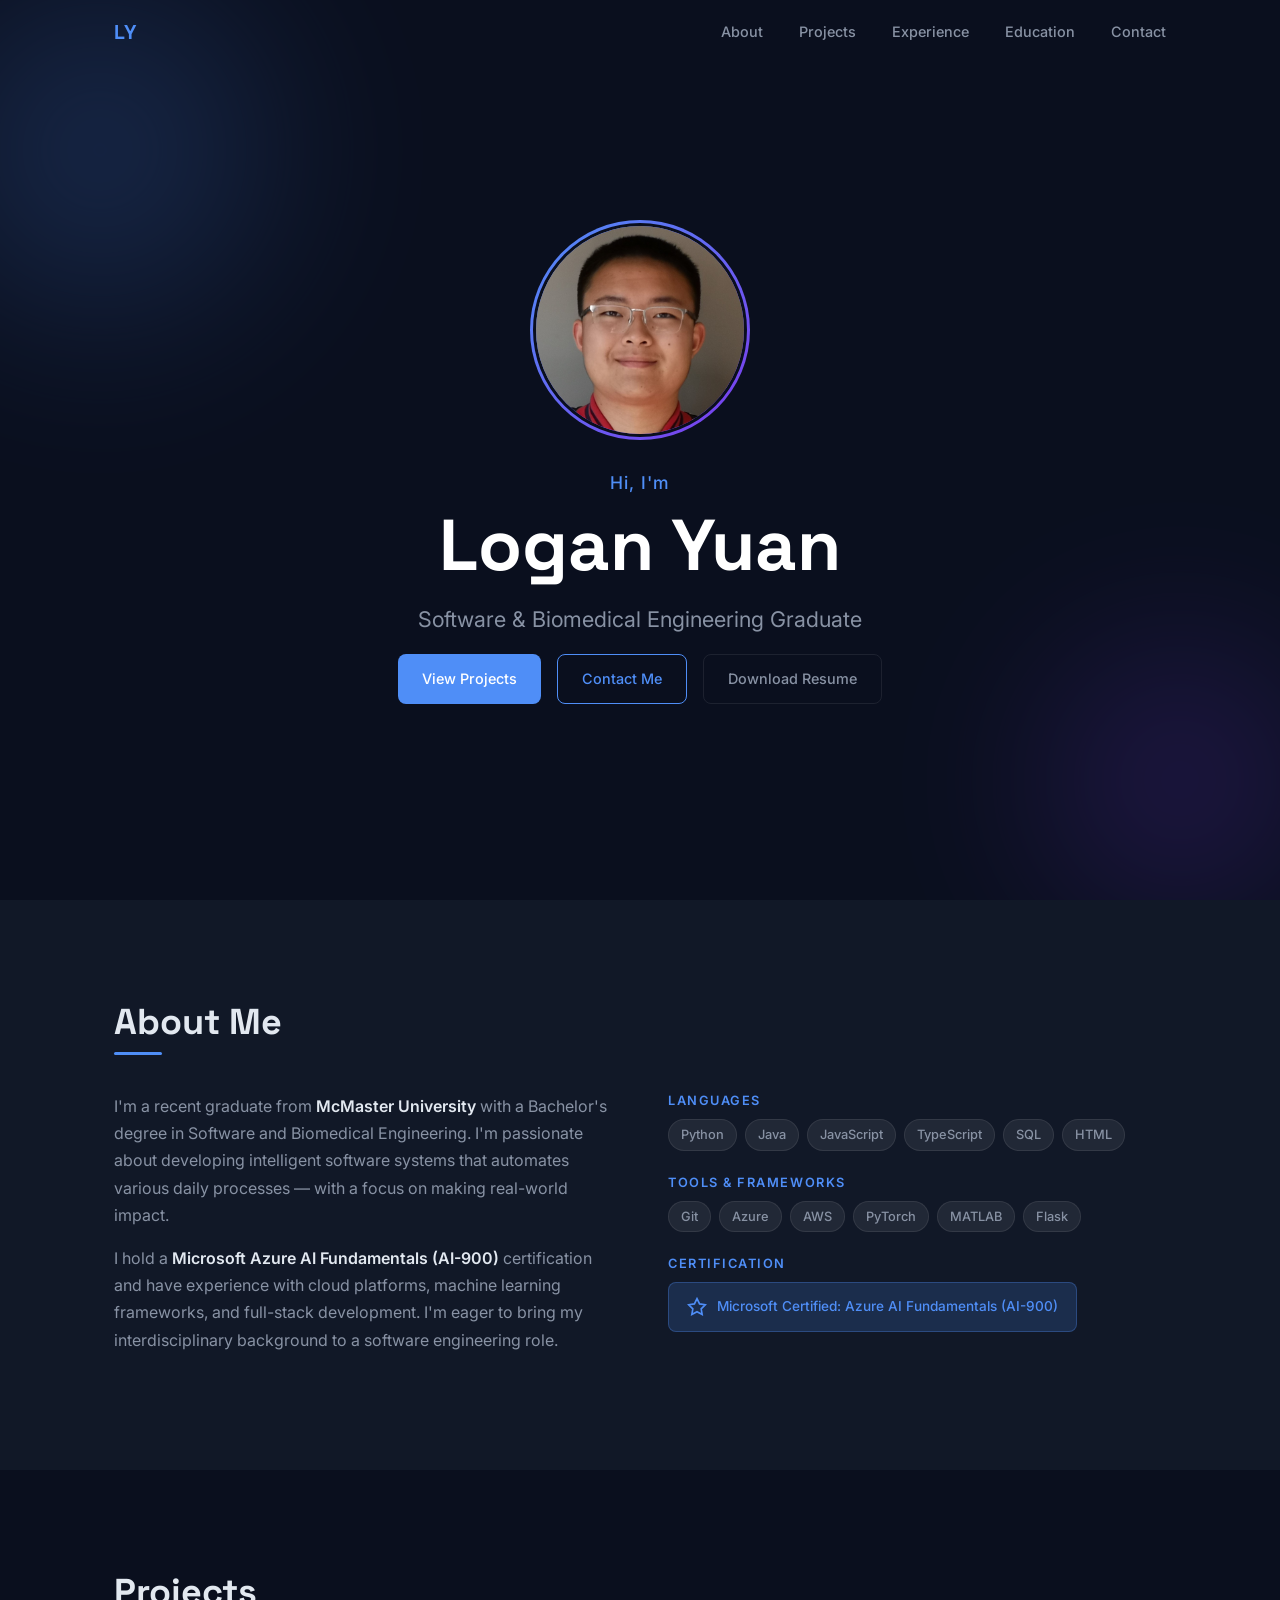
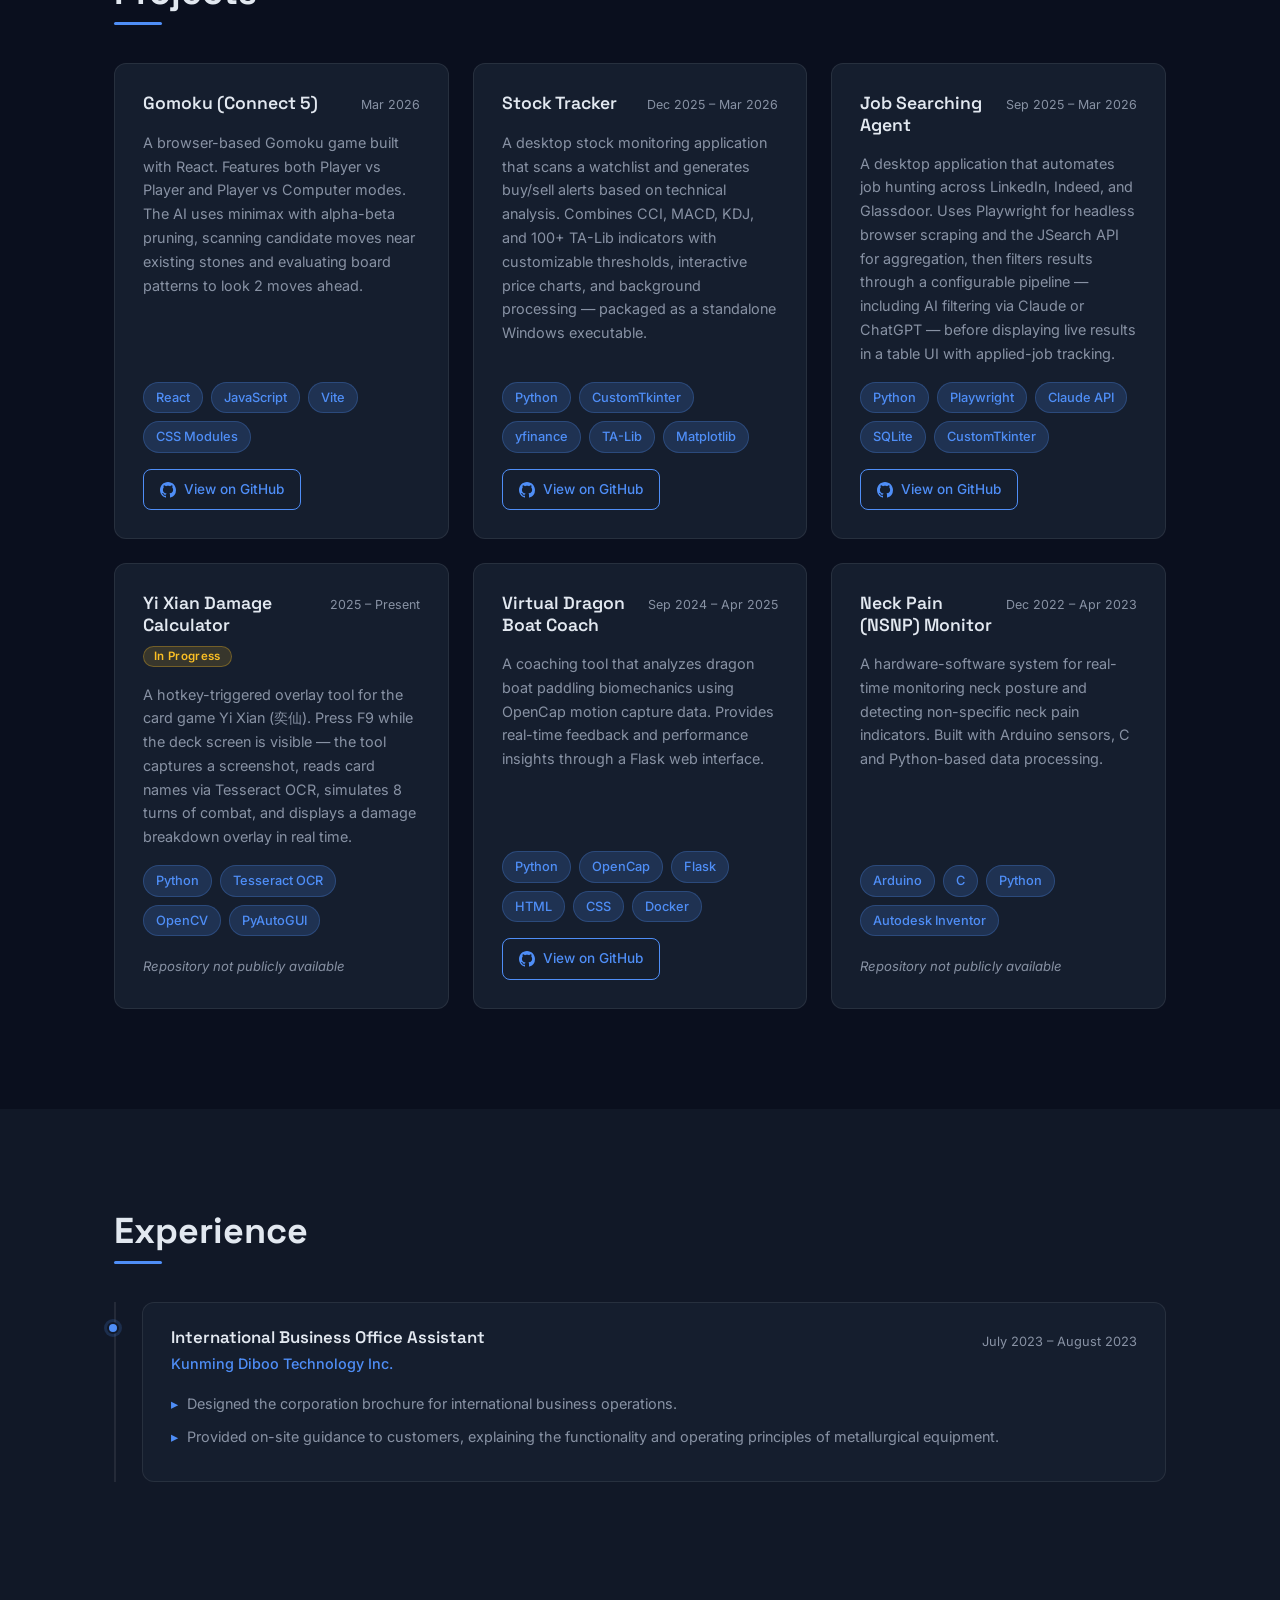
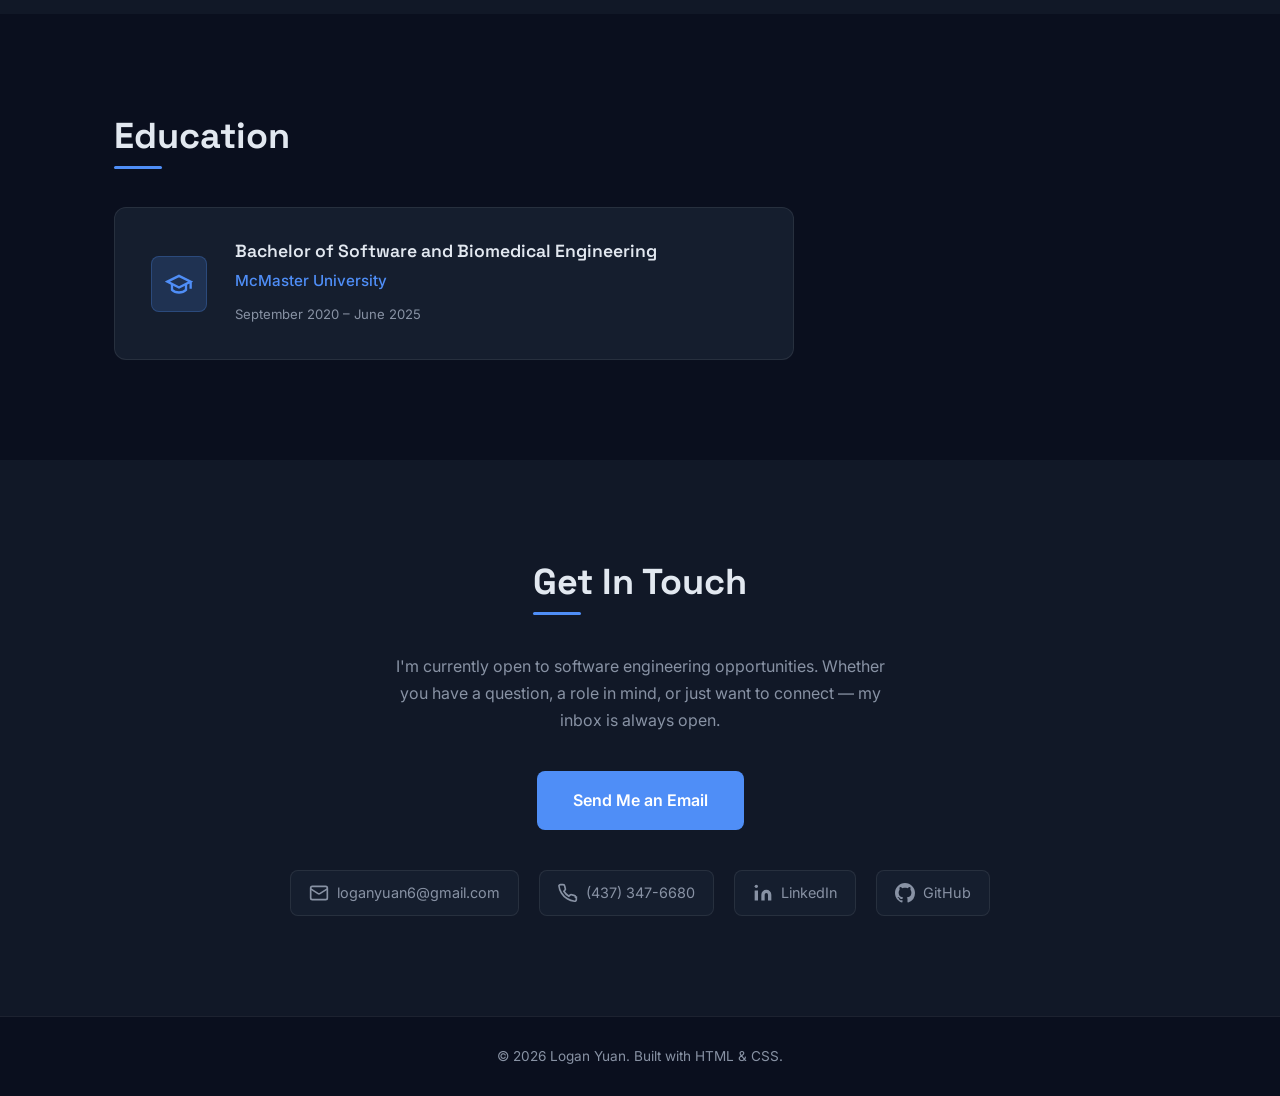
==== commit ff61b6ca: "Project section and Resume update" ====
--- a/index.html
+++ b/index.html
@@ -112,24 +112,22 @@
         <!-- Project 1 -->
         <article class="project-card">
           <div class="project-header">
-            <h3 class="project-title">
-              Stock Notification
-              <span class="badge-inprogress">In Progress</span>
-            </h3>
-            <span class="project-period">Dec 2025 – Present</span>
-          </div>
-          <p class="project-desc">
-            A Python-based stock monitoring tool that delivers automated notifications when configurable
-            price or trend conditions are triggered. Features a CustomTkinter UI for managing tracked
-            stocks, configuring indicator thresholds, and visualizing stock performance through side-by-side charts.
-          </p>
-          <div class="project-tags">
-            <span class="tag tag-tech">Python</span>
-            <span class="tag tag-tech">CustomTkinter</span>
-            <span class="tag tag-tech">yfinance</span>
-          </div>
-          <div class="project-footer">
-            <a href="https://github.com/yuanq10/Stock_Notification" target="_blank" rel="noopener noreferrer" class="btn btn-sm btn-outline">
+            <h3 class="project-title">Gomoku (Connect 5)</h3>
+            <span class="project-period">Mar 2026</span>
+          </div>
+          <p class="project-desc">
+            A browser-based Gomoku game built with React. Features both Player vs Player and Player
+            vs Computer modes. The AI uses minimax with alpha-beta pruning, scanning candidate moves
+            near existing stones and evaluating board patterns to look 2 moves ahead.
+          </p>
+          <div class="project-tags">
+            <span class="tag tag-tech">React</span>
+            <span class="tag tag-tech">JavaScript</span>
+            <span class="tag tag-tech">Vite</span>
+            <span class="tag tag-tech">CSS Modules</span>
+          </div>
+          <div class="project-footer">
+            <a href="https://github.com/yuanq10/Gomuku" target="_blank" rel="noopener noreferrer" class="btn btn-sm btn-outline">
               <svg class="icon" viewBox="0 0 24 24" fill="currentColor" aria-hidden="true">
                 <path d="M12 0C5.37 0 0 5.37 0 12c0 5.31 3.435 9.795 8.205 11.385.6.105.825-.255.825-.57 0-.285-.015-1.23-.015-2.235-3.015.555-3.795-.735-4.035-1.41-.135-.345-.72-1.41-1.23-1.695-.42-.225-1.02-.78-.015-.795.945-.015 1.62.87 1.845 1.23 1.08 1.815 2.805 1.305 3.495.99.105-.78.42-1.305.765-1.605-2.67-.3-5.46-1.335-5.46-5.925 0-1.305.465-2.385 1.23-3.225-.12-.3-.54-1.53.12-3.18 0 0 1.005-.315 3.3 1.23.96-.27 1.98-.405 3-.405s2.04.135 3 .405c2.295-1.56 3.3-1.23 3.3-1.23.66 1.65.24 2.88.12 3.18.765.84 1.23 1.905 1.23 3.225 0 4.605-2.805 5.625-5.475 5.925.435.375.81 1.095.81 2.22 0 1.605-.015 2.895-.015 3.3 0 .315.225.69.825.57A12.02 12.02 0 0024 12c0-6.63-5.37-12-12-12z"/>
               </svg>
@@ -139,6 +137,89 @@
         </article>
 
         <!-- Project 2 -->
+        <article class="project-card">
+          <div class="project-header">
+            <h3 class="project-title">Stock Tracker</h3>
+            <span class="project-period">Dec 2025 – Mar 2026</span>
+          </div>
+          <p class="project-desc">
+            A desktop stock monitoring application that scans a watchlist and generates buy/sell alerts
+            based on technical analysis. Combines CCI, MACD, KDJ, and 100+ TA-Lib indicators with
+            customizable thresholds, interactive price charts, and background processing — packaged as
+            a standalone Windows executable.
+          </p>
+          <div class="project-tags">
+            <span class="tag tag-tech">Python</span>
+            <span class="tag tag-tech">CustomTkinter</span>
+            <span class="tag tag-tech">yfinance</span>
+            <span class="tag tag-tech">TA-Lib</span>
+            <span class="tag tag-tech">Matplotlib</span>
+          </div>
+          <div class="project-footer">
+            <a href="https://github.com/yuanq10/MarketOpportunityNotifier" target="_blank" rel="noopener noreferrer" class="btn btn-sm btn-outline">
+              <svg class="icon" viewBox="0 0 24 24" fill="currentColor" aria-hidden="true">
+                <path d="M12 0C5.37 0 0 5.37 0 12c0 5.31 3.435 9.795 8.205 11.385.6.105.825-.255.825-.57 0-.285-.015-1.23-.015-2.235-3.015.555-3.795-.735-4.035-1.41-.135-.345-.72-1.41-1.23-1.695-.42-.225-1.02-.78-.015-.795.945-.015 1.62.87 1.845 1.23 1.08 1.815 2.805 1.305 3.495.99.105-.78.42-1.305.765-1.605-2.67-.3-5.46-1.335-5.46-5.925 0-1.305.465-2.385 1.23-3.225-.12-.3-.54-1.53.12-3.18 0 0 1.005-.315 3.3 1.23.96-.27 1.98-.405 3-.405s2.04.135 3 .405c2.295-1.56 3.3-1.23 3.3-1.23.66 1.65.24 2.88.12 3.18.765.84 1.23 1.905 1.23 3.225 0 4.605-2.805 5.625-5.475 5.925.435.375.81 1.095.81 2.22 0 1.605-.015 2.895-.015 3.3 0 .315.225.69.825.57A12.02 12.02 0 0024 12c0-6.63-5.37-12-12-12z"/>
+              </svg>
+              View on GitHub
+            </a>
+          </div>
+        </article>
+
+        <!-- Project 3 -->
+        <article class="project-card">
+          <div class="project-header">
+            <h3 class="project-title">Job Searching Agent</h3>
+            <span class="project-period">Sep 2025 – Mar 2026</span>
+          </div>
+          <p class="project-desc">
+            A desktop application that automates job hunting across LinkedIn, Indeed, and Glassdoor.
+            Uses Playwright for headless browser scraping and the JSearch API for aggregation, then
+            filters results through a configurable pipeline — including AI filtering via Claude or
+            ChatGPT — before displaying live results in a table UI with applied-job tracking.
+          </p>
+          <div class="project-tags">
+            <span class="tag tag-tech">Python</span>
+            <span class="tag tag-tech">Playwright</span>
+            <span class="tag tag-tech">Claude API</span>
+            <span class="tag tag-tech">SQLite</span>
+            <span class="tag tag-tech">CustomTkinter</span>
+          </div>
+          <div class="project-footer">
+            <a href="https://github.com/yuanq10/JobSearchingAgent" target="_blank" rel="noopener noreferrer" class="btn btn-sm btn-outline">
+              <svg class="icon" viewBox="0 0 24 24" fill="currentColor" aria-hidden="true">
+                <path d="M12 0C5.37 0 0 5.37 0 12c0 5.31 3.435 9.795 8.205 11.385.6.105.825-.255.825-.57 0-.285-.015-1.23-.015-2.235-3.015.555-3.795-.735-4.035-1.41-.135-.345-.72-1.41-1.23-1.695-.42-.225-1.02-.78-.015-.795.945-.015 1.62.87 1.845 1.23 1.08 1.815 2.805 1.305 3.495.99.105-.78.42-1.305.765-1.605-2.67-.3-5.46-1.335-5.46-5.925 0-1.305.465-2.385 1.23-3.225-.12-.3-.54-1.53.12-3.18 0 0 1.005-.315 3.3 1.23.96-.27 1.98-.405 3-.405s2.04.135 3 .405c2.295-1.56 3.3-1.23 3.3-1.23.66 1.65.24 2.88.12 3.18.765.84 1.23 1.905 1.23 3.225 0 4.605-2.805 5.625-5.475 5.925.435.375.81 1.095.81 2.22 0 1.605-.015 2.895-.015 3.3 0 .315.225.69.825.57A12.02 12.02 0 0024 12c0-6.63-5.37-12-12-12z"/>
+              </svg>
+              View on GitHub
+            </a>
+          </div>
+        </article>
+
+        <!-- Project 4 -->
+        <article class="project-card">
+          <div class="project-header">
+            <h3 class="project-title">
+              Yi Xian Damage Calculator
+              <span class="badge-inprogress">In Progress</span>
+            </h3>
+            <span class="project-period">2025 – Present</span>
+          </div>
+          <p class="project-desc">
+            A hotkey-triggered overlay tool for the card game Yi Xian (奕仙). Press F9 while the
+            deck screen is visible — the tool captures a screenshot, reads card names via Tesseract
+            OCR, simulates 8 turns of combat, and displays a damage breakdown overlay in real time.
+          </p>
+          <div class="project-tags">
+            <span class="tag tag-tech">Python</span>
+            <span class="tag tag-tech">Tesseract OCR</span>
+            <span class="tag tag-tech">OpenCV</span>
+            <span class="tag tag-tech">PyAutoGUI</span>
+          </div>
+          <div class="project-footer">
+            <span class="no-link-note">Repository not publicly available</span>
+          </div>
+        </article>
+
+        <!-- Project 5 -->
         <article class="project-card">
           <div class="project-header">
             <h3 class="project-title">Virtual Dragon Boat Coach</h3>
@@ -166,7 +247,7 @@
           </div>
         </article>
 
-        <!-- Project 3 -->
+        <!-- Project 6 -->
         <article class="project-card">
           <div class="project-header">
             <h3 class="project-title">Neck Pain (NSNP) Monitor</h3>
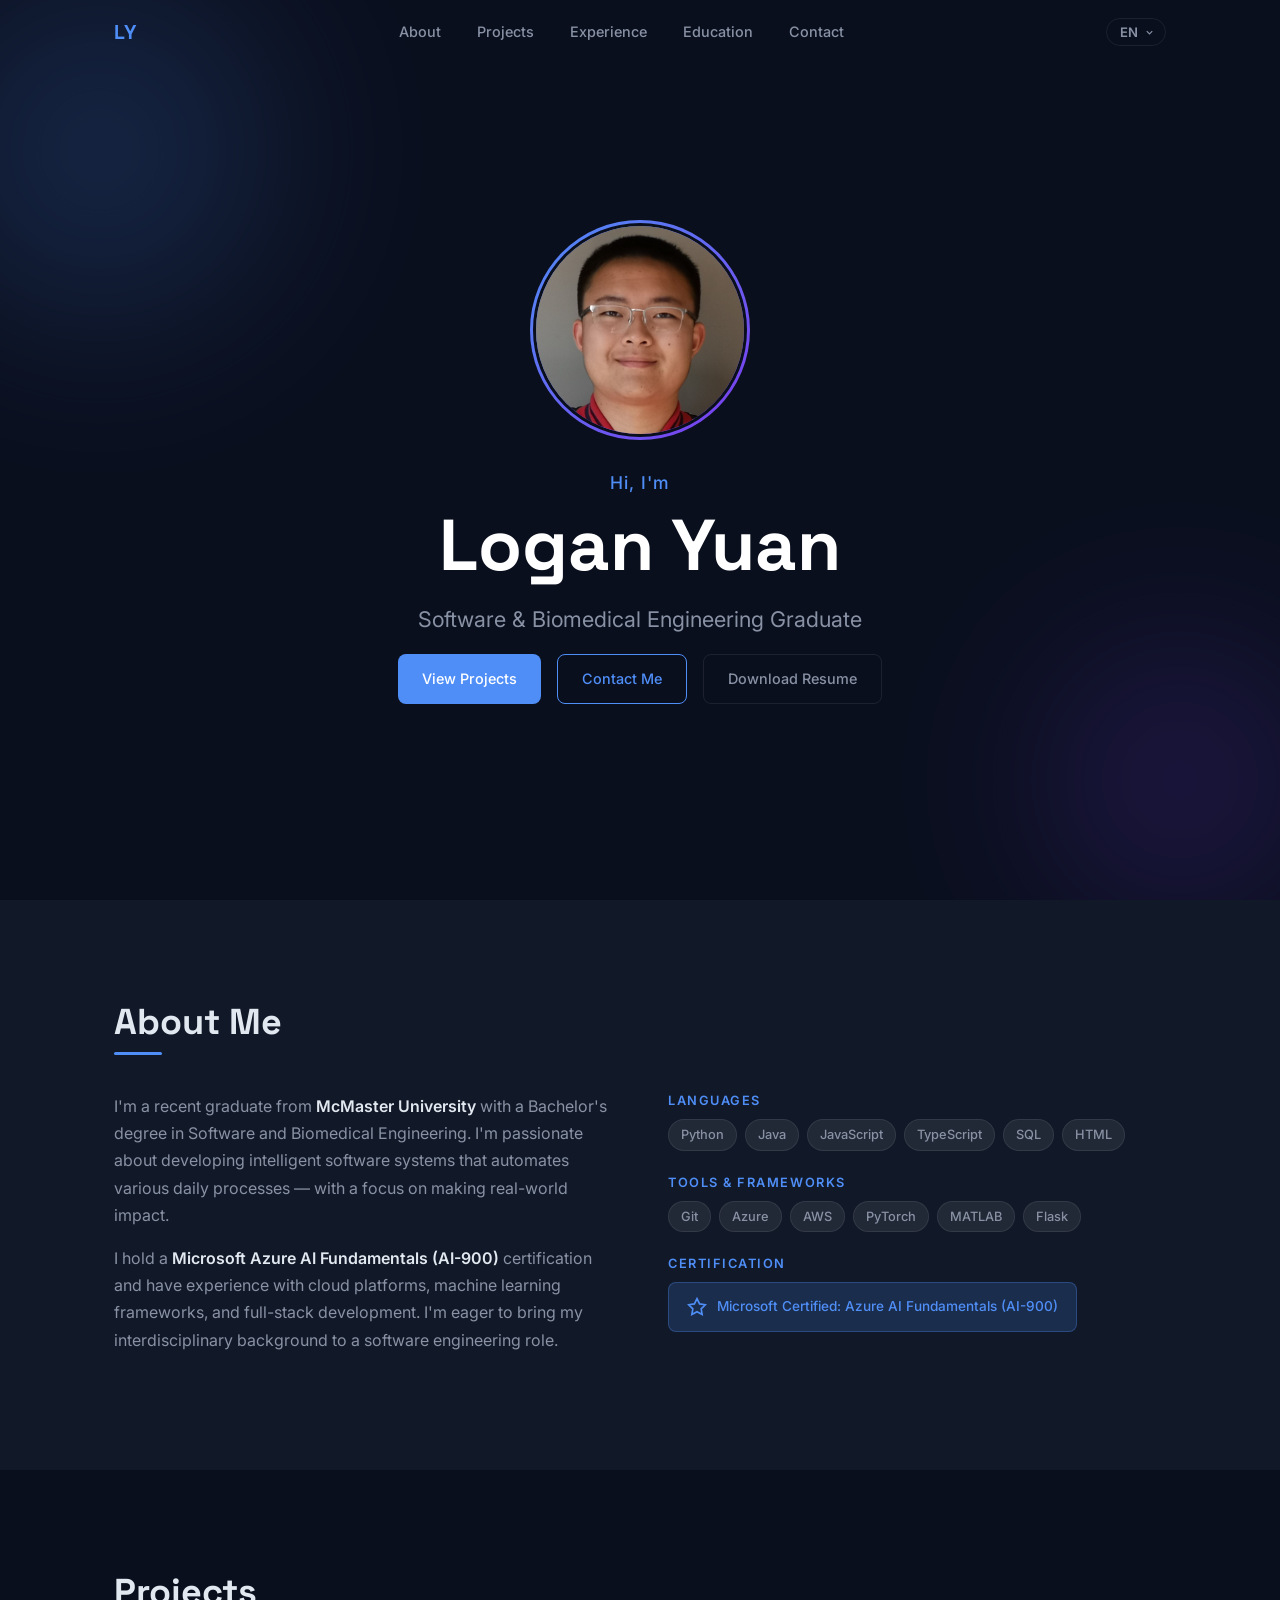
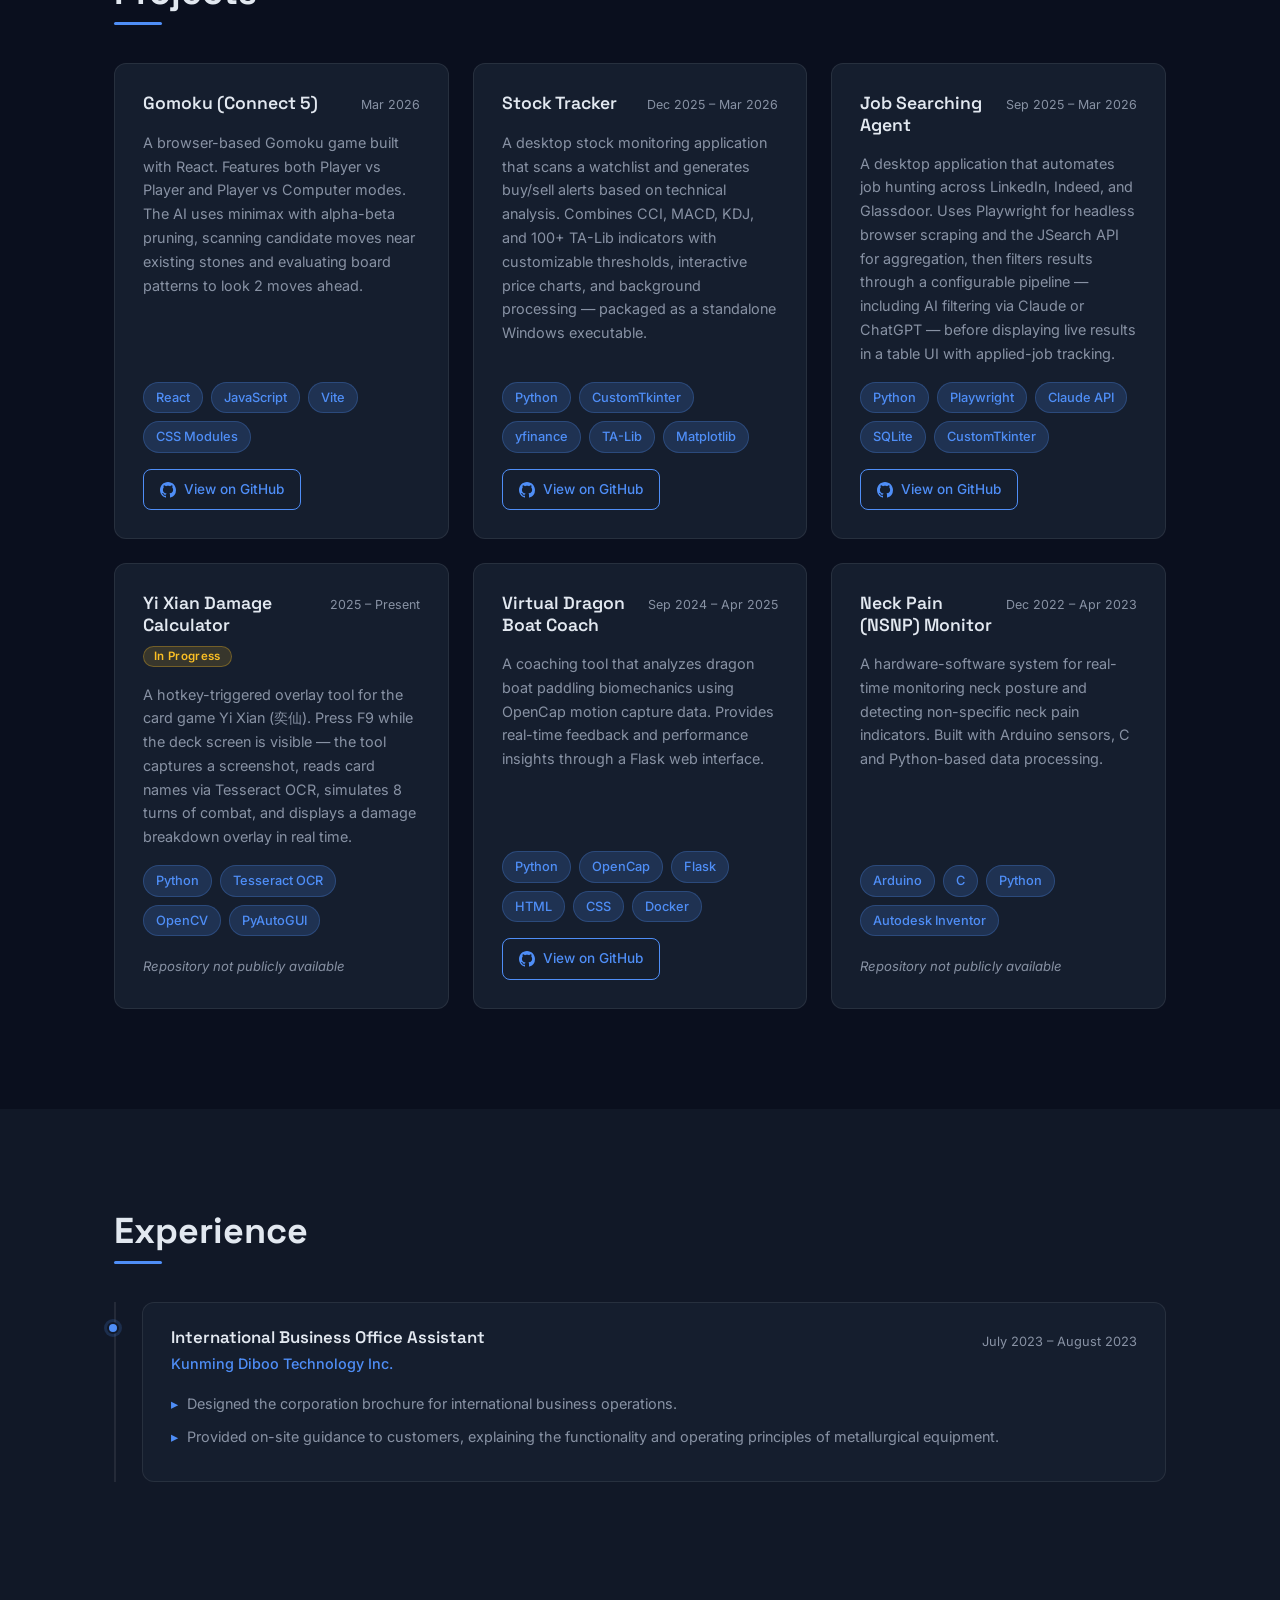
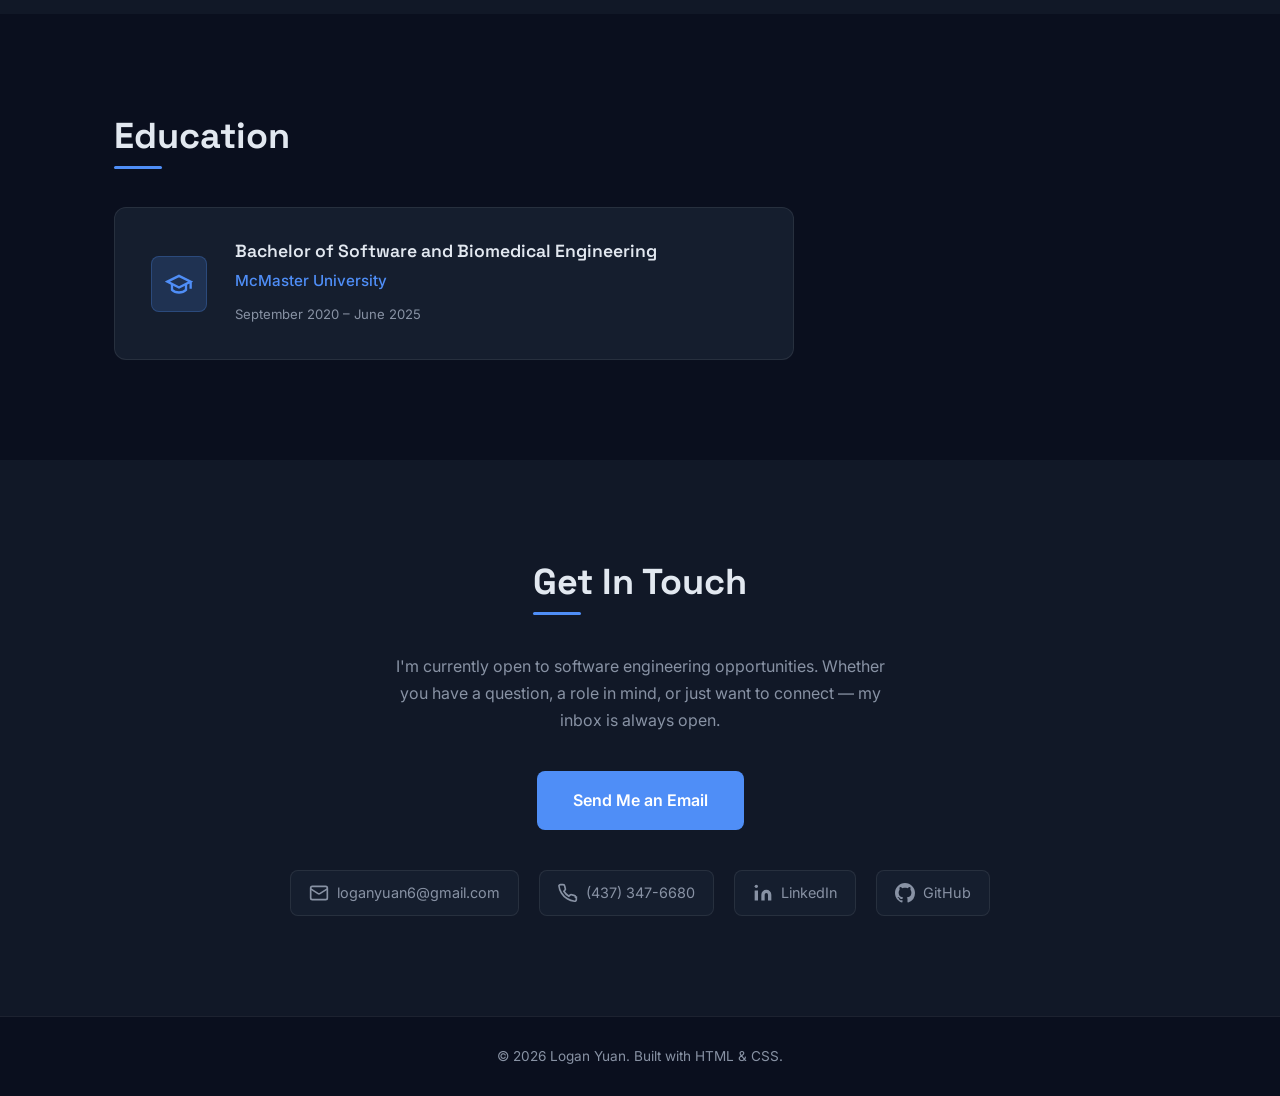
==== commit a840ffb0: "Chinese Version added" ====
--- a/index.html
+++ b/index.html
@@ -15,16 +15,47 @@
   <nav id="navbar">
     <div class="nav-container">
       <a href="#hero" class="nav-logo">LY</a>
-      <button class="nav-toggle" aria-label="Toggle navigation" aria-expanded="false">
-        <span></span><span></span><span></span>
-      </button>
+
       <ul class="nav-links">
-        <li><a href="#about">About</a></li>
-        <li><a href="#projects">Projects</a></li>
-        <li><a href="#experience">Experience</a></li>
-        <li><a href="#education">Education</a></li>
-        <li><a href="#contact">Contact</a></li>
+        <li><a href="#about"      data-i18n="nav-about">About</a></li>
+        <li><a href="#projects"   data-i18n="nav-projects">Projects</a></li>
+        <li><a href="#experience" data-i18n="nav-experience">Experience</a></li>
+        <li><a href="#education"  data-i18n="nav-education">Education</a></li>
+        <li><a href="#contact"    data-i18n="nav-contact">Contact</a></li>
       </ul>
+
+      <div class="nav-actions">
+        <!-- Language dropdown -->
+        <div class="lang-dropdown-wrapper" id="lang-dropdown-wrapper">
+          <button class="lang-dropdown-btn" id="lang-dropdown-btn"
+                  aria-expanded="false" aria-haspopup="listbox">
+            <span id="lang-current">EN</span>
+            <svg class="lang-chevron" viewBox="0 0 24 24" fill="none"
+                 stroke="currentColor" stroke-width="2.5" aria-hidden="true">
+              <path d="M6 9l6 6 6-6"/>
+            </svg>
+          </button>
+          <ul class="lang-dropdown-menu" role="listbox" id="lang-dropdown-menu">
+            <li>
+              <button class="lang-option active" data-lang="en" role="option">
+                <span class="lang-option-short">EN</span>
+                <span class="lang-option-long">English</span>
+              </button>
+            </li>
+            <li>
+              <button class="lang-option" data-lang="zh" role="option">
+                <span class="lang-option-short">中文</span>
+                <span class="lang-option-long">简体中文</span>
+              </button>
+            </li>
+          </ul>
+        </div>
+
+        <!-- Hamburger (mobile only) -->
+        <button class="nav-toggle" aria-label="Toggle navigation" aria-expanded="false">
+          <span></span><span></span><span></span>
+        </button>
+      </div>
     </div>
   </nav>
 
@@ -34,13 +65,17 @@
       <div class="hero-photo-wrapper">
         <img src="assets/Logan_Photo.jpg" alt="Logan Yuan" class="hero-photo" />
       </div>
-      <p class="hero-greeting">Hi, I'm</p>
-      <h1 class="hero-name">Logan Yuan</h1>
-      <p class="hero-title">Software &amp; Biomedical Engineering Graduate</p>
+      <p class="hero-greeting" data-i18n="hero-greeting">Hi, I'm</p>
+      <h1 class="hero-name" data-i18n="hero-name">Logan Yuan</h1>
+      <p class="hero-title" data-i18n="hero-title">Software &amp; Biomedical Engineering Graduate</p>
       <div class="hero-cta">
-        <a href="#projects" class="btn btn-primary">View Projects</a>
-        <a href="#contact" class="btn btn-outline">Contact Me</a>
-        <a href="assets/Logan_Yuan_Resume.pdf" target="_blank" rel="noopener noreferrer" class="btn btn-ghost">Download Resume</a>
+        <a href="#projects" class="btn btn-primary" data-i18n="hero-btn-projects">View Projects</a>
+        <a href="#contact"  class="btn btn-outline" data-i18n="hero-btn-contact">Contact Me</a>
+        <a href="assets/Logan_Yuan_Resume.pdf" target="_blank" rel="noopener noreferrer"
+           class="btn btn-ghost"
+           data-i18n="hero-btn-resume"
+           data-href-en="assets/Logan_Yuan_Resume.pdf"
+           data-href-zh="assets/Jianli.pdf">Download Resume</a>
       </div>
     </div>
     <div class="hero-bg-orbs">
@@ -52,15 +87,15 @@
   <!-- ABOUT -->
   <section id="about">
     <div class="container">
-      <h2 class="section-title">About Me</h2>
+      <h2 class="section-title" data-i18n="about-title">About Me</h2>
       <div class="about-grid">
         <div class="about-bio">
-          <p>
+          <p data-i18n="about-bio-1">
             I'm a recent graduate from <strong>McMaster University</strong> with a Bachelor's degree in
             Software and Biomedical Engineering. I'm passionate about developing intelligent software
             systems that automates various daily processes — with a focus on making real-world impact.
           </p>
-          <p>
+          <p data-i18n="about-bio-2">
             I hold a <strong>Microsoft Azure AI Fundamentals (AI-900)</strong> certification and have
             experience with cloud platforms, machine learning frameworks, and full-stack
             development. I'm eager to bring my interdisciplinary background to a software engineering role.
@@ -68,7 +103,7 @@
         </div>
         <div class="about-skills">
           <div class="skill-group">
-            <h3 class="skill-group-title">Languages</h3>
+            <h3 class="skill-group-title" data-i18n="skills-languages">Languages</h3>
             <div class="skill-tags">
               <span class="tag">Python</span>
               <span class="tag">Java</span>
@@ -79,7 +114,7 @@
             </div>
           </div>
           <div class="skill-group">
-            <h3 class="skill-group-title">Tools &amp; Frameworks</h3>
+            <h3 class="skill-group-title" data-i18n="skills-tools">Tools &amp; Frameworks</h3>
             <div class="skill-tags">
               <span class="tag">Git</span>
               <span class="tag">Azure</span>
@@ -90,12 +125,12 @@
             </div>
           </div>
           <div class="skill-group">
-            <h3 class="skill-group-title">Certification</h3>
+            <h3 class="skill-group-title" data-i18n="skills-cert">Certification</h3>
             <div class="cert-badge">
               <svg class="cert-icon" viewBox="0 0 24 24" fill="none" stroke="currentColor" stroke-width="2" aria-hidden="true">
                 <path d="M12 2l3.09 6.26L22 9.27l-5 4.87 1.18 6.88L12 17.77l-6.18 3.25L7 14.14 2 9.27l6.91-1.01L12 2z"/>
               </svg>
-              <span>Microsoft Certified: Azure AI Fundamentals (AI-900)</span>
+              <span data-i18n="cert-text">Microsoft Certified: Azure AI Fundamentals (AI-900)</span>
             </div>
           </div>
         </div>
@@ -106,7 +141,7 @@
   <!-- PROJECTS -->
   <section id="projects">
     <div class="container">
-      <h2 class="section-title">Projects</h2>
+      <h2 class="section-title" data-i18n="projects-title">Projects</h2>
       <div class="projects-grid">
 
         <!-- Project 1 -->
@@ -115,7 +150,7 @@
             <h3 class="project-title">Gomoku (Connect 5)</h3>
             <span class="project-period">Mar 2026</span>
           </div>
-          <p class="project-desc">
+          <p class="project-desc" data-i18n="proj1-desc">
             A browser-based Gomoku game built with React. Features both Player vs Player and Player
             vs Computer modes. The AI uses minimax with alpha-beta pruning, scanning candidate moves
             near existing stones and evaluating board patterns to look 2 moves ahead.
@@ -131,7 +166,7 @@
               <svg class="icon" viewBox="0 0 24 24" fill="currentColor" aria-hidden="true">
                 <path d="M12 0C5.37 0 0 5.37 0 12c0 5.31 3.435 9.795 8.205 11.385.6.105.825-.255.825-.57 0-.285-.015-1.23-.015-2.235-3.015.555-3.795-.735-4.035-1.41-.135-.345-.72-1.41-1.23-1.695-.42-.225-1.02-.78-.015-.795.945-.015 1.62.87 1.845 1.23 1.08 1.815 2.805 1.305 3.495.99.105-.78.42-1.305.765-1.605-2.67-.3-5.46-1.335-5.46-5.925 0-1.305.465-2.385 1.23-3.225-.12-.3-.54-1.53.12-3.18 0 0 1.005-.315 3.3 1.23.96-.27 1.98-.405 3-.405s2.04.135 3 .405c2.295-1.56 3.3-1.23 3.3-1.23.66 1.65.24 2.88.12 3.18.765.84 1.23 1.905 1.23 3.225 0 4.605-2.805 5.625-5.475 5.925.435.375.81 1.095.81 2.22 0 1.605-.015 2.895-.015 3.3 0 .315.225.69.825.57A12.02 12.02 0 0024 12c0-6.63-5.37-12-12-12z"/>
               </svg>
-              View on GitHub
+              <span data-i18n="github-link">View on GitHub</span>
             </a>
           </div>
         </article>
@@ -142,7 +177,7 @@
             <h3 class="project-title">Stock Tracker</h3>
             <span class="project-period">Dec 2025 – Mar 2026</span>
           </div>
-          <p class="project-desc">
+          <p class="project-desc" data-i18n="proj2-desc">
             A desktop stock monitoring application that scans a watchlist and generates buy/sell alerts
             based on technical analysis. Combines CCI, MACD, KDJ, and 100+ TA-Lib indicators with
             customizable thresholds, interactive price charts, and background processing — packaged as
@@ -160,7 +195,7 @@
               <svg class="icon" viewBox="0 0 24 24" fill="currentColor" aria-hidden="true">
                 <path d="M12 0C5.37 0 0 5.37 0 12c0 5.31 3.435 9.795 8.205 11.385.6.105.825-.255.825-.57 0-.285-.015-1.23-.015-2.235-3.015.555-3.795-.735-4.035-1.41-.135-.345-.72-1.41-1.23-1.695-.42-.225-1.02-.78-.015-.795.945-.015 1.62.87 1.845 1.23 1.08 1.815 2.805 1.305 3.495.99.105-.78.42-1.305.765-1.605-2.67-.3-5.46-1.335-5.46-5.925 0-1.305.465-2.385 1.23-3.225-.12-.3-.54-1.53.12-3.18 0 0 1.005-.315 3.3 1.23.96-.27 1.98-.405 3-.405s2.04.135 3 .405c2.295-1.56 3.3-1.23 3.3-1.23.66 1.65.24 2.88.12 3.18.765.84 1.23 1.905 1.23 3.225 0 4.605-2.805 5.625-5.475 5.925.435.375.81 1.095.81 2.22 0 1.605-.015 2.895-.015 3.3 0 .315.225.69.825.57A12.02 12.02 0 0024 12c0-6.63-5.37-12-12-12z"/>
               </svg>
-              View on GitHub
+              <span data-i18n="github-link">View on GitHub</span>
             </a>
           </div>
         </article>
@@ -171,7 +206,7 @@
             <h3 class="project-title">Job Searching Agent</h3>
             <span class="project-period">Sep 2025 – Mar 2026</span>
           </div>
-          <p class="project-desc">
+          <p class="project-desc" data-i18n="proj3-desc">
             A desktop application that automates job hunting across LinkedIn, Indeed, and Glassdoor.
             Uses Playwright for headless browser scraping and the JSearch API for aggregation, then
             filters results through a configurable pipeline — including AI filtering via Claude or
@@ -189,7 +224,7 @@
               <svg class="icon" viewBox="0 0 24 24" fill="currentColor" aria-hidden="true">
                 <path d="M12 0C5.37 0 0 5.37 0 12c0 5.31 3.435 9.795 8.205 11.385.6.105.825-.255.825-.57 0-.285-.015-1.23-.015-2.235-3.015.555-3.795-.735-4.035-1.41-.135-.345-.72-1.41-1.23-1.695-.42-.225-1.02-.78-.015-.795.945-.015 1.62.87 1.845 1.23 1.08 1.815 2.805 1.305 3.495.99.105-.78.42-1.305.765-1.605-2.67-.3-5.46-1.335-5.46-5.925 0-1.305.465-2.385 1.23-3.225-.12-.3-.54-1.53.12-3.18 0 0 1.005-.315 3.3 1.23.96-.27 1.98-.405 3-.405s2.04.135 3 .405c2.295-1.56 3.3-1.23 3.3-1.23.66 1.65.24 2.88.12 3.18.765.84 1.23 1.905 1.23 3.225 0 4.605-2.805 5.625-5.475 5.925.435.375.81 1.095.81 2.22 0 1.605-.015 2.895-.015 3.3 0 .315.225.69.825.57A12.02 12.02 0 0024 12c0-6.63-5.37-12-12-12z"/>
               </svg>
-              View on GitHub
+              <span data-i18n="github-link">View on GitHub</span>
             </a>
           </div>
         </article>
@@ -199,11 +234,11 @@
           <div class="project-header">
             <h3 class="project-title">
               Yi Xian Damage Calculator
-              <span class="badge-inprogress">In Progress</span>
+              <span class="badge-inprogress" data-i18n="badge-inprogress">In Progress</span>
             </h3>
             <span class="project-period">2025 – Present</span>
           </div>
-          <p class="project-desc">
+          <p class="project-desc" data-i18n="proj4-desc">
             A hotkey-triggered overlay tool for the card game Yi Xian (奕仙). Press F9 while the
             deck screen is visible — the tool captures a screenshot, reads card names via Tesseract
             OCR, simulates 8 turns of combat, and displays a damage breakdown overlay in real time.
@@ -215,7 +250,7 @@
             <span class="tag tag-tech">PyAutoGUI</span>
           </div>
           <div class="project-footer">
-            <span class="no-link-note">Repository not publicly available</span>
+            <span class="no-link-note" data-i18n="no-repo">Repository not publicly available</span>
           </div>
         </article>
 
@@ -225,7 +260,7 @@
             <h3 class="project-title">Virtual Dragon Boat Coach</h3>
             <span class="project-period">Sep 2024 – Apr 2025</span>
           </div>
-          <p class="project-desc">
+          <p class="project-desc" data-i18n="proj5-desc">
             A coaching tool that analyzes dragon boat paddling biomechanics using OpenCap motion
             capture data. Provides real-time feedback and performance insights through a Flask web interface.
           </p>
@@ -242,7 +277,7 @@
               <svg class="icon" viewBox="0 0 24 24" fill="currentColor" aria-hidden="true">
                 <path d="M12 0C5.37 0 0 5.37 0 12c0 5.31 3.435 9.795 8.205 11.385.6.105.825-.255.825-.57 0-.285-.015-1.23-.015-2.235-3.015.555-3.795-.735-4.035-1.41-.135-.345-.72-1.41-1.23-1.695-.42-.225-1.02-.78-.015-.795.945-.015 1.62.87 1.845 1.23 1.08 1.815 2.805 1.305 3.495.99.105-.78.42-1.305.765-1.605-2.67-.3-5.46-1.335-5.46-5.925 0-1.305.465-2.385 1.23-3.225-.12-.3-.54-1.53.12-3.18 0 0 1.005-.315 3.3 1.23.96-.27 1.98-.405 3-.405s2.04.135 3 .405c2.295-1.56 3.3-1.23 3.3-1.23.66 1.65.24 2.88.12 3.18.765.84 1.23 1.905 1.23 3.225 0 4.605-2.805 5.625-5.475 5.925.435.375.81 1.095.81 2.22 0 1.605-.015 2.895-.015 3.3 0 .315.225.69.825.57A12.02 12.02 0 0024 12c0-6.63-5.37-12-12-12z"/>
               </svg>
-              View on GitHub
+              <span data-i18n="github-link">View on GitHub</span>
             </a>
           </div>
         </article>
@@ -253,7 +288,7 @@
             <h3 class="project-title">Neck Pain (NSNP) Monitor</h3>
             <span class="project-period">Dec 2022 – Apr 2023</span>
           </div>
-          <p class="project-desc">
+          <p class="project-desc" data-i18n="proj6-desc">
             A hardware-software system for real-time monitoring neck posture and detecting non-specific neck pain
             indicators. Built with Arduino sensors, C and Python-based data processing.
           </p>
@@ -264,7 +299,7 @@
             <span class="tag tag-tech">Autodesk Inventor</span>
           </div>
           <div class="project-footer">
-            <span class="no-link-note">Repository not publicly available</span>
+            <span class="no-link-note" data-i18n="no-repo">Repository not publicly available</span>
           </div>
         </article>
 
@@ -275,21 +310,21 @@
   <!-- EXPERIENCE -->
   <section id="experience">
     <div class="container">
-      <h2 class="section-title">Experience</h2>
+      <h2 class="section-title" data-i18n="exp-title">Experience</h2>
       <div class="timeline">
         <div class="timeline-item">
           <div class="timeline-dot"></div>
           <div class="timeline-card">
             <div class="timeline-header">
               <div>
-                <h3 class="timeline-role">International Business Office Assistant</h3>
-                <p class="timeline-org">Kunming Diboo Technology Inc.</p>
+                <h3 class="timeline-role" data-i18n="exp-role">International Business Office Assistant</h3>
+                <p class="timeline-org" data-i18n="exp-org">Kunming Diboo Technology Inc.</p>
               </div>
               <span class="timeline-period">July 2023 – August 2023</span>
             </div>
             <ul class="timeline-bullets">
-              <li>Designed the corporation brochure for international business operations.</li>
-              <li>Provided on-site guidance to customers, explaining the functionality and 
+              <li data-i18n="exp-bullet-1">Designed the corporation brochure for international business operations.</li>
+              <li data-i18n="exp-bullet-2">Provided on-site guidance to customers, explaining the functionality and
                   operating principles of metallurgical equipment.</li>
             </ul>
           </div>
@@ -301,7 +336,7 @@
   <!-- EDUCATION -->
   <section id="education">
     <div class="container">
-      <h2 class="section-title">Education</h2>
+      <h2 class="section-title" data-i18n="edu-title">Education</h2>
       <div class="edu-card">
         <div class="edu-icon" aria-hidden="true">
           <svg viewBox="0 0 24 24" fill="none" stroke="currentColor" stroke-width="2">
@@ -310,8 +345,8 @@
           </svg>
         </div>
         <div class="edu-info">
-          <h3 class="edu-degree">Bachelor of Software and Biomedical Engineering</h3>
-          <p class="edu-school">McMaster University</p>
+          <h3 class="edu-degree" data-i18n="edu-degree">Bachelor of Software and Biomedical Engineering</h3>
+          <p class="edu-school" data-i18n="edu-school">McMaster University</p>
           <span class="edu-period">September 2020 – June 2025</span>
         </div>
       </div>
@@ -321,12 +356,12 @@
   <!-- CONTACT -->
   <section id="contact">
     <div class="container">
-      <h2 class="section-title">Get In Touch</h2>
-      <p class="contact-intro">
+      <h2 class="section-title" data-i18n="contact-title">Get In Touch</h2>
+      <p class="contact-intro" data-i18n="contact-intro">
         I'm currently open to software engineering opportunities. Whether you have a question,
         a role in mind, or just want to connect — my inbox is always open.
       </p>
-      <a href="mailto:loganyuan6@gmail.com" class="btn btn-primary btn-lg">Send Me an Email</a>
+      <a href="mailto:loganyuan6@gmail.com" class="btn btn-primary btn-lg" data-i18n="contact-btn">Send Me an Email</a>
       <div class="contact-links">
         <a href="mailto:loganyuan6@gmail.com" class="contact-link" aria-label="Email">
           <svg class="icon-lg" viewBox="0 0 24 24" fill="none" stroke="currentColor" stroke-width="2" aria-hidden="true">
@@ -362,11 +397,167 @@
   <!-- FOOTER -->
   <footer>
     <div class="container">
-      <p>&copy; 2026 Logan Yuan. Built with HTML &amp; CSS.</p>
+      <p data-i18n="footer-text">&copy; 2026 Logan Yuan. Built with HTML &amp; CSS.</p>
     </div>
   </footer>
 
   <script>
+    // =====================
+    // TRANSLATIONS
+    // =====================
+    const translations = {
+      en: {
+        'nav-about':         'About',
+        'nav-projects':      'Projects',
+        'nav-experience':    'Experience',
+        'nav-education':     'Education',
+        'nav-contact':       'Contact',
+        'hero-greeting':     "Hi, I'm",
+        'hero-name':         'Logan Yuan',
+        'hero-title':        'Software &amp; Biomedical Engineering Graduate',
+        'hero-btn-projects': 'View Projects',
+        'hero-btn-contact':  'Contact Me',
+        'hero-btn-resume':   'Download Resume',
+        'about-title':       'About Me',
+        'about-bio-1':       "I'm a recent graduate from <strong>McMaster University</strong> with a Bachelor's degree in Software and Biomedical Engineering. I'm passionate about developing intelligent software systems that automates various daily processes — with a focus on making real-world impact.",
+        'about-bio-2':       "I hold a <strong>Microsoft Azure AI Fundamentals (AI-900)</strong> certification and have experience with cloud platforms, machine learning frameworks, and full-stack development. I'm eager to bring my interdisciplinary background to a software engineering role.",
+        'skills-languages':  'Languages',
+        'skills-tools':      'Tools &amp; Frameworks',
+        'skills-cert':       'Certification',
+        'cert-text':         'Microsoft Certified: Azure AI Fundamentals (AI-900)',
+        'projects-title':    'Projects',
+        'proj1-desc':        'A browser-based Gomoku game built with React. Features both Player vs Player and Player vs Computer modes. The AI uses minimax with alpha-beta pruning, scanning candidate moves near existing stones and evaluating board patterns to look 2 moves ahead.',
+        'proj2-desc':        'A desktop stock monitoring application that scans a watchlist and generates buy/sell alerts based on technical analysis. Combines CCI, MACD, KDJ, and 100+ TA-Lib indicators with customizable thresholds, interactive price charts, and background processing — packaged as a standalone Windows executable.',
+        'proj3-desc':        'A desktop application that automates job hunting across LinkedIn, Indeed, and Glassdoor. Uses Playwright for headless browser scraping and the JSearch API for aggregation, then filters results through a configurable pipeline — including AI filtering via Claude or ChatGPT — before displaying live results in a table UI with applied-job tracking.',
+        'proj4-desc':        'A hotkey-triggered overlay tool for the card game Yi Xian (奕仙). Press F9 while the deck screen is visible — the tool captures a screenshot, reads card names via Tesseract OCR, simulates 8 turns of combat, and displays a damage breakdown overlay in real time.',
+        'badge-inprogress':  'In Progress',
+        'proj5-desc':        'A coaching tool that analyzes dragon boat paddling biomechanics using OpenCap motion capture data. Provides real-time feedback and performance insights through a Flask web interface.',
+        'proj6-desc':        'A hardware-software system for real-time monitoring neck posture and detecting non-specific neck pain indicators. Built with Arduino sensors, C and Python-based data processing.',
+        'github-link':       'View on GitHub',
+        'no-repo':           'Repository not publicly available',
+        'exp-title':         'Experience',
+        'exp-role':          'International Business Office Assistant',
+        'exp-org':           'Kunming Diboo Technology Inc.',
+        'exp-bullet-1':      'Designed the corporation brochure for international business operations.',
+        'exp-bullet-2':      'Provided on-site guidance to customers, explaining the functionality and operating principles of metallurgical equipment.',
+        'edu-title':         'Education',
+        'edu-degree':        'Bachelor of Software and Biomedical Engineering',
+        'edu-school':        'McMaster University',
+        'contact-title':     'Get In Touch',
+        'contact-intro':     "I'm currently open to software engineering opportunities. Whether you have a question, a role in mind, or just want to connect — my inbox is always open.",
+        'contact-btn':       'Send Me an Email',
+        'footer-text':       '&copy; 2026 Logan Yuan. Built with HTML &amp; CSS.',
+      },
+      zh: {
+        'nav-about':         '关于我',
+        'nav-projects':      '项目',
+        'nav-experience':    '工作经历',
+        'nav-education':     '教育背景',
+        'nav-contact':       '联系我',
+        'hero-greeting':     '你好，我是',
+        'hero-name':         '袁启航',
+        'hero-title':        '软件与生物医学工程毕业生',
+        'hero-btn-projects': '查看项目',
+        'hero-btn-contact':  '联系我',
+        'hero-btn-resume':   '下载简历',
+        'about-title':       '关于我',
+        'about-bio-1':       '我是<strong>麦克马斯特大学</strong>软件与生物医学工程专业的应届毕业生。我热衷于开发能够自动化各种日常流程的智能软件系统——致力于创造真实世界的影响。',
+        'about-bio-2':       '我持有<strong>微软 Azure AI 基础 (AI-900)</strong> 认证，具备云平台、机器学习框架和全栈开发经验。我渴望将我的跨学科背景带到软件工程岗位中。',
+        'skills-languages':  '编程语言',
+        'skills-tools':      '工具与框架',
+        'skills-cert':       '认证',
+        'cert-text':         '微软认证：Azure AI 基础 (AI-900)',
+        'projects-title':    '项目',
+        'proj1-desc':        '基于 React 构建的浏览器端五子棋游戏，支持双人对战与人机对战模式。AI 采用带 Alpha-Beta 剪枝的 Minimax 算法，通过扫描现有棋子附近的候选位置并评估棋盘格局，实现 2 步前瞻。',
+        'proj2-desc':        '一款桌面股票监控应用，可扫描自选股并基于技术分析生成买卖提醒。集成 CCI、MACD、KDJ 及 100 余种 TA-Lib 指标，支持自定义阈值、交互式价格图表与后台处理——打包为 Windows 独立可执行文件。',
+        'proj3-desc':        '一款自动化求职桌面应用，支持在 LinkedIn、Indeed 和 Glassdoor 上搜索职位。使用 Playwright 进行无头浏览器抓取，通过 JSearch API 聚合数据，经过可配置筛选流程（含 Claude 或 ChatGPT 的 AI 筛选）后，以表格形式实时展示结果，并支持已投递职位追踪。',
+        'proj4-desc':        '一款为卡牌游戏奕仙设计的快捷键触发悬浮工具。在牌组界面按下 F9，工具自动截图、通过 Tesseract OCR 识别卡牌名称、模拟 8 回合战斗，并实时展示伤害分析悬浮窗。',
+        'badge-inprogress':  '进行中',
+        'proj5-desc':        '一款利用 OpenCap 动作捕捉数据分析龙舟划桨生物力学的辅助工具，通过 Flask Web 界面提供实时反馈和运动表现分析。',
+        'proj6-desc':        '一套用于实时监测颈部姿态、检测非特异性颈痛指标的硬件-软件系统，基于 Arduino 传感器，结合 C 语言和 Python 进行数据处理。',
+        'github-link':       '在 GitHub 上查看',
+        'no-repo':           '代码库未公开',
+        'exp-title':         '工作经历',
+        'exp-role':          '国际商务办公室助理',
+        'exp-org':           '昆明鼎邦科技有限公司',
+        'exp-bullet-1':      '为国际商务运营设计公司宣传册。',
+        'exp-bullet-2':      '为客户提供现场指导，讲解冶金设备的功能及操作原理。',
+        'edu-title':         '教育背景',
+        'edu-degree':        '软件与生物医学工程学士',
+        'edu-school':        '麦克马斯特大学',
+        'contact-title':     '联系我',
+        'contact-intro':     '我目前正在寻找软件工程方向的机会。无论您有问题、有合适的职位，还是仅想交流——欢迎随时与我联系。',
+        'contact-btn':       '发送邮件',
+        'footer-text':       '&copy; 2026 袁启航. 使用 HTML 与 CSS 构建。',
+      }
+    };
+
+    let currentLang = localStorage.getItem('lang') || 'en';
+
+    function applyLang(lang) {
+      // Swap all text content
+      document.querySelectorAll('[data-i18n]').forEach(el => {
+        const key = el.getAttribute('data-i18n');
+        if (translations[lang][key] !== undefined) {
+          el.innerHTML = translations[lang][key];
+        }
+      });
+
+      // Swap language-specific hrefs (e.g. resume PDF)
+      document.querySelectorAll('[data-href-en]').forEach(el => {
+        el.href = lang === 'en'
+          ? el.getAttribute('data-href-en')
+          : el.getAttribute('data-href-zh');
+      });
+
+      // Update dropdown button label
+      document.getElementById('lang-current').textContent = lang === 'en' ? 'EN' : '中文';
+
+      // Update active state on options
+      document.querySelectorAll('.lang-option').forEach(btn => {
+        btn.classList.toggle('active', btn.getAttribute('data-lang') === lang);
+      });
+
+      document.documentElement.lang = lang === 'en' ? 'en' : 'zh-CN';
+      localStorage.setItem('lang', lang);
+      currentLang = lang;
+    }
+
+    // Dropdown toggle
+    const dropdownWrapper = document.getElementById('lang-dropdown-wrapper');
+    const dropdownBtn     = document.getElementById('lang-dropdown-btn');
+    const dropdownMenu    = document.getElementById('lang-dropdown-menu');
+
+    dropdownBtn.addEventListener('click', e => {
+      e.stopPropagation();
+      const isOpen = dropdownMenu.classList.contains('open');
+      dropdownMenu.classList.toggle('open', !isOpen);
+      dropdownBtn.setAttribute('aria-expanded', String(!isOpen));
+    });
+
+    document.querySelectorAll('.lang-option').forEach(btn => {
+      btn.addEventListener('click', () => {
+        applyLang(btn.getAttribute('data-lang'));
+        dropdownMenu.classList.remove('open');
+        dropdownBtn.setAttribute('aria-expanded', 'false');
+      });
+    });
+
+    // Close dropdown on outside click
+    document.addEventListener('click', e => {
+      if (!dropdownWrapper.contains(e.target)) {
+        dropdownMenu.classList.remove('open');
+        dropdownBtn.setAttribute('aria-expanded', 'false');
+      }
+    });
+
+    // Apply saved language on load
+    if (currentLang === 'zh') applyLang('zh');
+
+    // =====================
+    // EXISTING SCRIPTS
+    // =====================
+
     // Sticky nav shadow on scroll
     const navbar = document.getElementById('navbar');
     window.addEventListener('scroll', () => {
@@ -374,7 +565,7 @@
     });
 
     // Mobile nav toggle
-    const toggle = document.querySelector('.nav-toggle');
+    const toggle   = document.querySelector('.nav-toggle');
     const navLinks = document.querySelector('.nav-links');
     toggle.addEventListener('click', () => {
       const expanded = toggle.getAttribute('aria-expanded') === 'true';
--- a/css/styles.css
+++ b/css/styles.css
@@ -229,6 +229,111 @@
   gap: 36px;
 }
 
+/* Nav right-side actions (lang dropdown + hamburger) */
+.nav-actions {
+  display: flex;
+  align-items: center;
+  gap: 12px;
+  flex-shrink: 0;
+}
+
+/* Language dropdown */
+.lang-dropdown-wrapper {
+  position: relative;
+}
+
+.lang-dropdown-btn {
+  display: flex;
+  align-items: center;
+  gap: 5px;
+  background: transparent;
+  border: 1.5px solid var(--border);
+  color: var(--text-muted);
+  font-family: var(--font-body);
+  font-size: 0.82rem;
+  font-weight: 600;
+  padding: 5px 10px 5px 13px;
+  border-radius: 20px;
+  cursor: pointer;
+  transition: all var(--transition);
+  white-space: nowrap;
+  letter-spacing: 0.04em;
+}
+
+.lang-dropdown-btn:hover,
+.lang-dropdown-btn[aria-expanded="true"] {
+  color: var(--accent);
+  border-color: var(--accent);
+  background: var(--accent-glow);
+}
+
+.lang-chevron {
+  width: 11px;
+  height: 11px;
+  flex-shrink: 0;
+  transition: transform var(--transition);
+}
+
+.lang-dropdown-btn[aria-expanded="true"] .lang-chevron {
+  transform: rotate(180deg);
+}
+
+.lang-dropdown-menu {
+  display: none;
+  position: absolute;
+  top: calc(100% + 8px);
+  right: 0;
+  background: var(--bg-card);
+  border: 1px solid var(--border);
+  border-radius: var(--radius-sm);
+  padding: 6px;
+  min-width: 148px;
+  box-shadow: 0 8px 28px rgba(0, 0, 0, 0.45);
+  z-index: 200;
+  list-style: none;
+}
+
+.lang-dropdown-menu.open {
+  display: block;
+}
+
+.lang-option {
+  display: flex;
+  align-items: center;
+  gap: 10px;
+  width: 100%;
+  padding: 8px 12px;
+  background: transparent;
+  border: none;
+  border-radius: 6px;
+  cursor: pointer;
+  color: var(--text-muted);
+  font-family: var(--font-body);
+  font-size: 0.85rem;
+  text-align: left;
+  transition: all var(--transition);
+}
+
+.lang-option:hover {
+  background: var(--accent-glow);
+  color: var(--accent);
+}
+
+.lang-option.active {
+  color: var(--accent);
+  font-weight: 600;
+}
+
+.lang-option-short {
+  font-weight: 600;
+  min-width: 24px;
+}
+
+.lang-option-long {
+  font-size: 0.78rem;
+  opacity: 0.8;
+}
+
 .nav-links a {
   font-size: 0.9rem;
   font-weight: 500;
@@ -801,6 +906,10 @@
   }
 
   /* Nav */
+  .nav-actions {
+    gap: 8px;
+  }
+
   .nav-toggle {
     display: flex;
   }
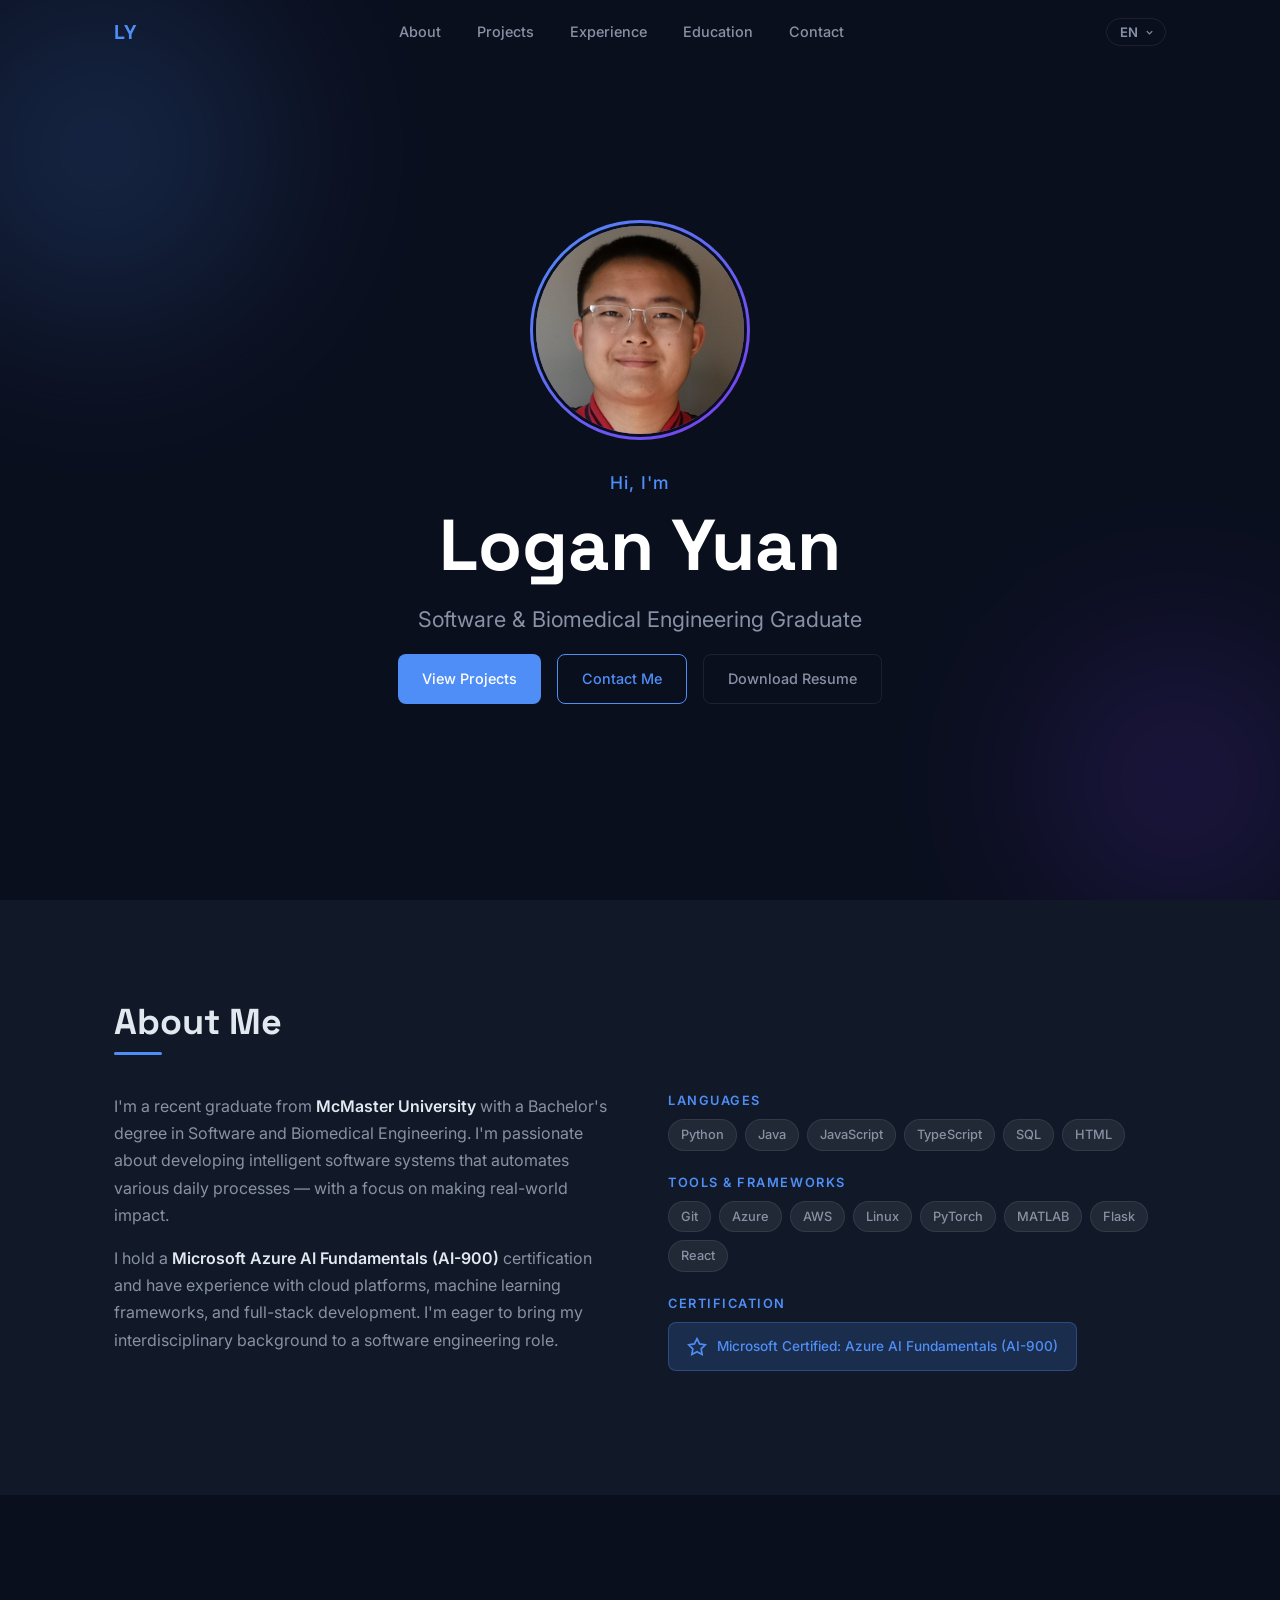
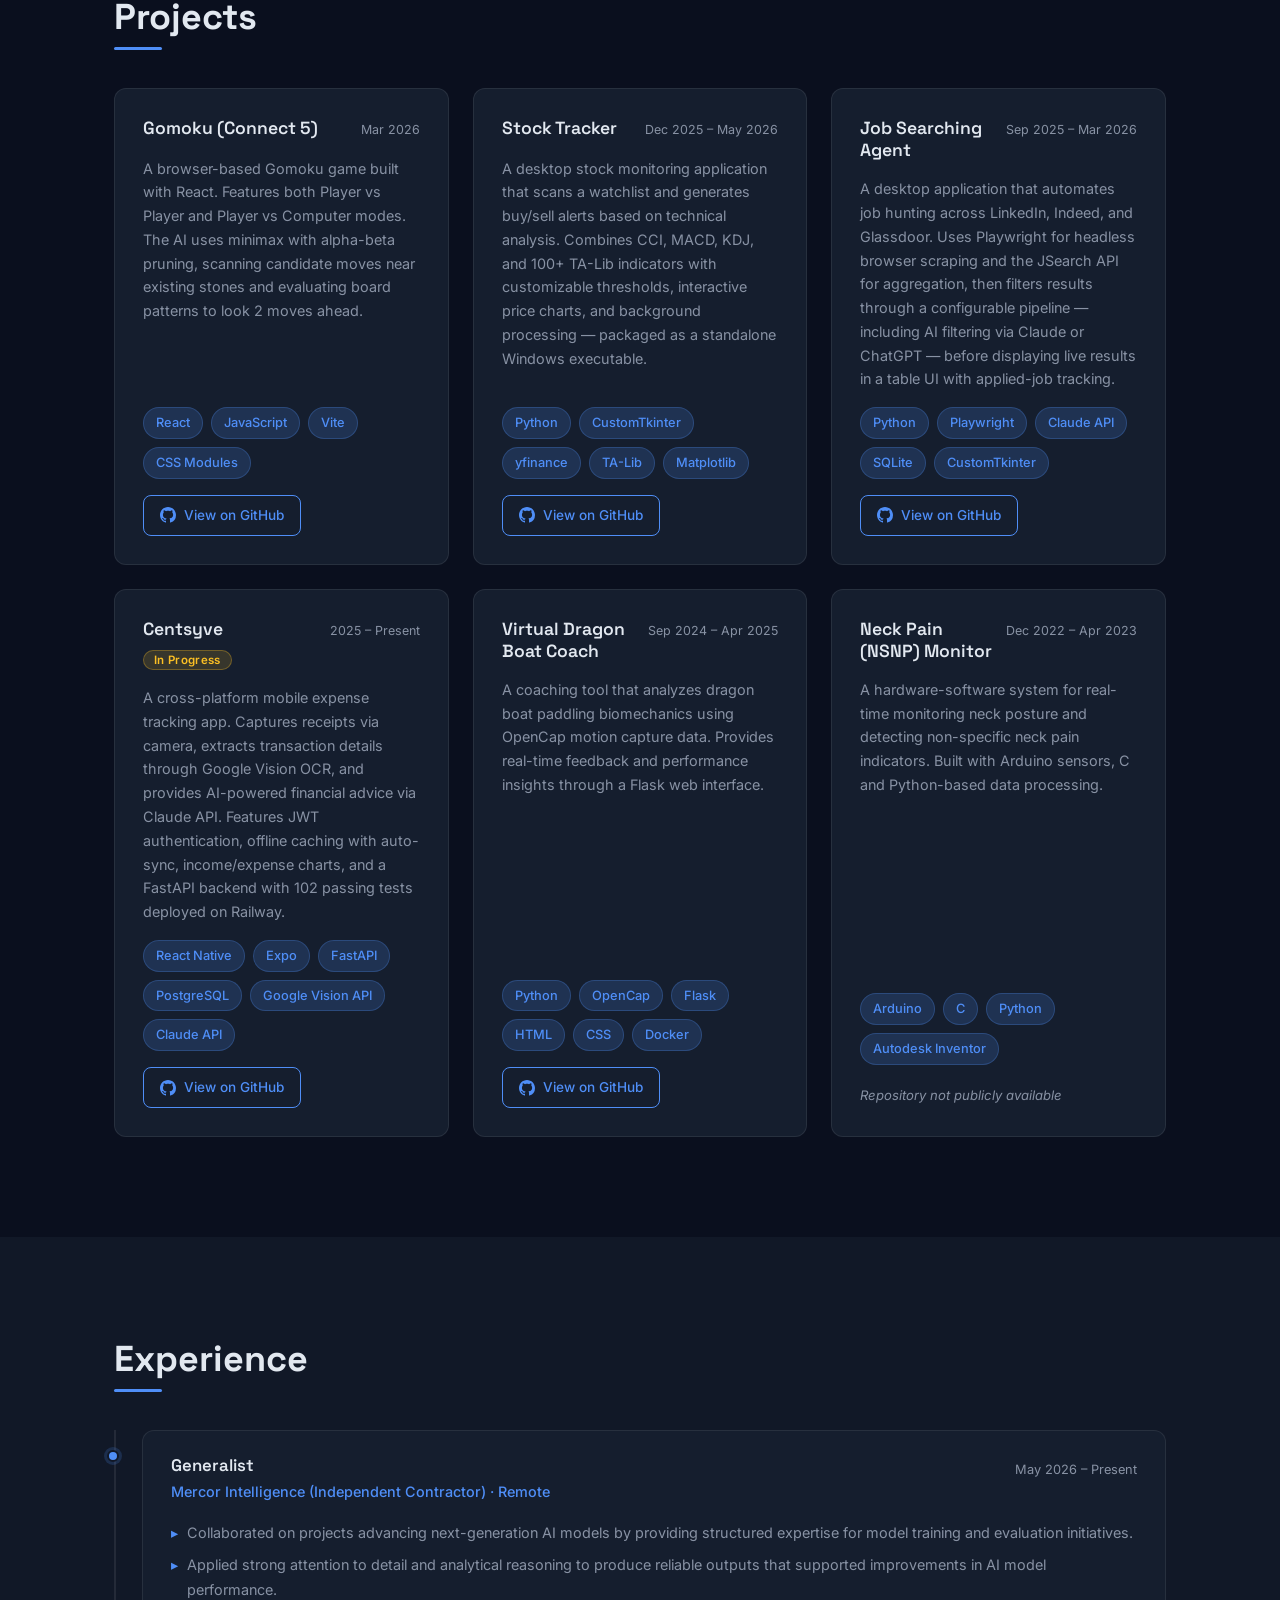
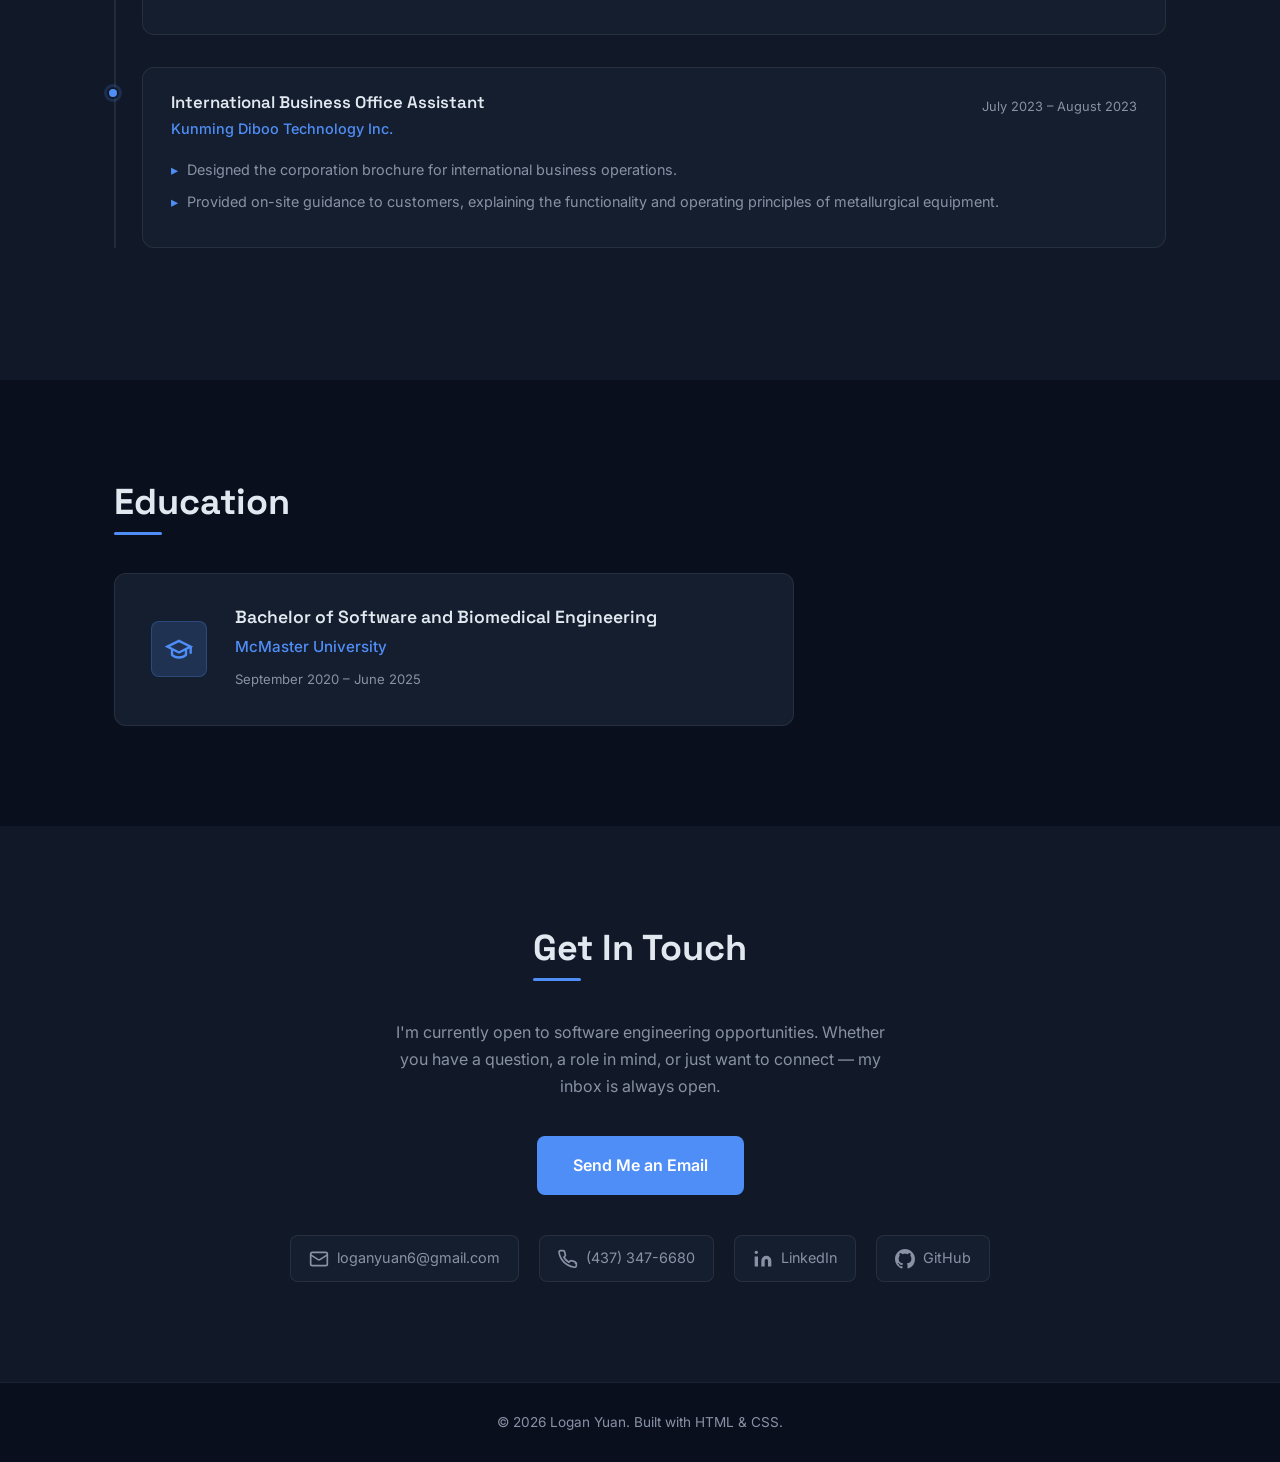
==== commit 32807b63: "update portfolio with resume changes: add Mercor experience, replace Yi Xian with Centsyve, add Linu" ====
--- a/index.html
+++ b/index.html
@@ -119,9 +119,11 @@
               <span class="tag">Git</span>
               <span class="tag">Azure</span>
               <span class="tag">AWS</span>
+              <span class="tag">Linux</span>
               <span class="tag">PyTorch</span>
               <span class="tag">MATLAB</span>
               <span class="tag">Flask</span>
+              <span class="tag">React</span>
             </div>
           </div>
           <div class="skill-group">
@@ -148,7 +150,7 @@
         <article class="project-card">
           <div class="project-header">
             <h3 class="project-title">Gomoku (Connect 5)</h3>
-            <span class="project-period">Mar 2026</span>
+            <span class="project-period" data-i18n="proj1-period">Mar 2026</span>
           </div>
           <p class="project-desc" data-i18n="proj1-desc">
             A browser-based Gomoku game built with React. Features both Player vs Player and Player
@@ -175,7 +177,7 @@
         <article class="project-card">
           <div class="project-header">
             <h3 class="project-title">Stock Tracker</h3>
-            <span class="project-period">Dec 2025 – Mar 2026</span>
+            <span class="project-period" data-i18n="proj2-period">Dec 2025 – May 2026</span>
           </div>
           <p class="project-desc" data-i18n="proj2-desc">
             A desktop stock monitoring application that scans a watchlist and generates buy/sell alerts
@@ -191,7 +193,7 @@
             <span class="tag tag-tech">Matplotlib</span>
           </div>
           <div class="project-footer">
-            <a href="https://github.com/yuanq10/MarketOpportunityNotifier" target="_blank" rel="noopener noreferrer" class="btn btn-sm btn-outline">
+            <a href="https://github.com/yuanq10/StockTracker" target="_blank" rel="noopener noreferrer" class="btn btn-sm btn-outline">
               <svg class="icon" viewBox="0 0 24 24" fill="currentColor" aria-hidden="true">
                 <path d="M12 0C5.37 0 0 5.37 0 12c0 5.31 3.435 9.795 8.205 11.385.6.105.825-.255.825-.57 0-.285-.015-1.23-.015-2.235-3.015.555-3.795-.735-4.035-1.41-.135-.345-.72-1.41-1.23-1.695-.42-.225-1.02-.78-.015-.795.945-.015 1.62.87 1.845 1.23 1.08 1.815 2.805 1.305 3.495.99.105-.78.42-1.305.765-1.605-2.67-.3-5.46-1.335-5.46-5.925 0-1.305.465-2.385 1.23-3.225-.12-.3-.54-1.53.12-3.18 0 0 1.005-.315 3.3 1.23.96-.27 1.98-.405 3-.405s2.04.135 3 .405c2.295-1.56 3.3-1.23 3.3-1.23.66 1.65.24 2.88.12 3.18.765.84 1.23 1.905 1.23 3.225 0 4.605-2.805 5.625-5.475 5.925.435.375.81 1.095.81 2.22 0 1.605-.015 2.895-.015 3.3 0 .315.225.69.825.57A12.02 12.02 0 0024 12c0-6.63-5.37-12-12-12z"/>
               </svg>
@@ -204,7 +206,7 @@
         <article class="project-card">
           <div class="project-header">
             <h3 class="project-title">Job Searching Agent</h3>
-            <span class="project-period">Sep 2025 – Mar 2026</span>
+            <span class="project-period" data-i18n="proj3-period">Sep 2025 – Mar 2026</span>
           </div>
           <p class="project-desc" data-i18n="proj3-desc">
             A desktop application that automates job hunting across LinkedIn, Indeed, and Glassdoor.
@@ -233,24 +235,32 @@
         <article class="project-card">
           <div class="project-header">
             <h3 class="project-title">
-              Yi Xian Damage Calculator
+              Centsyve
               <span class="badge-inprogress" data-i18n="badge-inprogress">In Progress</span>
             </h3>
-            <span class="project-period">2025 – Present</span>
+            <span class="project-period" data-i18n="proj4-period">2025 – Present</span>
           </div>
           <p class="project-desc" data-i18n="proj4-desc">
-            A hotkey-triggered overlay tool for the card game Yi Xian (奕仙). Press F9 while the
-            deck screen is visible — the tool captures a screenshot, reads card names via Tesseract
-            OCR, simulates 8 turns of combat, and displays a damage breakdown overlay in real time.
+            A cross-platform mobile expense tracking app. Captures receipts via camera, extracts
+            transaction details through Google Vision OCR, and provides AI-powered financial advice
+            via Claude API. Features JWT authentication, offline caching with auto-sync, income/expense
+            charts, and a FastAPI backend with 102 passing tests deployed on Railway.
           </p>
           <div class="project-tags">
-            <span class="tag tag-tech">Python</span>
-            <span class="tag tag-tech">Tesseract OCR</span>
-            <span class="tag tag-tech">OpenCV</span>
-            <span class="tag tag-tech">PyAutoGUI</span>
+            <span class="tag tag-tech">React Native</span>
+            <span class="tag tag-tech">Expo</span>
+            <span class="tag tag-tech">FastAPI</span>
+            <span class="tag tag-tech">PostgreSQL</span>
+            <span class="tag tag-tech">Google Vision API</span>
+            <span class="tag tag-tech">Claude API</span>
           </div>
           <div class="project-footer">
-            <span class="no-link-note" data-i18n="no-repo">Repository not publicly available</span>
+            <a href="https://github.com/yuanq10/Centsyve" target="_blank" rel="noopener noreferrer" class="btn btn-sm btn-outline">
+              <svg class="icon" viewBox="0 0 24 24" fill="currentColor" aria-hidden="true">
+                <path d="M12 0C5.37 0 0 5.37 0 12c0 5.31 3.435 9.795 8.205 11.385.6.105.825-.255.825-.57 0-.285-.015-1.23-.015-2.235-3.015.555-3.795-.735-4.035-1.41-.135-.345-.72-1.41-1.23-1.695-.42-.225-1.02-.78-.015-.795.945-.015 1.62.87 1.845 1.23 1.08 1.815 2.805 1.305 3.495.99.105-.78.42-1.305.765-1.605-2.67-.3-5.46-1.335-5.46-5.925 0-1.305.465-2.385 1.23-3.225-.12-.3-.54-1.53.12-3.18 0 0 1.005-.315 3.3 1.23.96-.27 1.98-.405 3-.405s2.04.135 3 .405c2.295-1.56 3.3-1.23 3.3-1.23.66 1.65.24 2.88.12 3.18.765.84 1.23 1.905 1.23 3.225 0 4.605-2.805 5.625-5.475 5.925.435.375.81 1.095.81 2.22 0 1.605-.015 2.895-.015 3.3 0 .315.225.69.825.57A12.02 12.02 0 0024 12c0-6.63-5.37-12-12-12z"/>
+              </svg>
+              <span data-i18n="github-link">View on GitHub</span>
+            </a>
           </div>
         </article>
 
@@ -258,7 +268,7 @@
         <article class="project-card">
           <div class="project-header">
             <h3 class="project-title">Virtual Dragon Boat Coach</h3>
-            <span class="project-period">Sep 2024 – Apr 2025</span>
+            <span class="project-period" data-i18n="proj5-period">Sep 2024 – Apr 2025</span>
           </div>
           <p class="project-desc" data-i18n="proj5-desc">
             A coaching tool that analyzes dragon boat paddling biomechanics using OpenCap motion
@@ -286,7 +296,7 @@
         <article class="project-card">
           <div class="project-header">
             <h3 class="project-title">Neck Pain (NSNP) Monitor</h3>
-            <span class="project-period">Dec 2022 – Apr 2023</span>
+            <span class="project-period" data-i18n="proj6-period">Dec 2022 – Apr 2023</span>
           </div>
           <p class="project-desc" data-i18n="proj6-desc">
             A hardware-software system for real-time monitoring neck posture and detecting non-specific neck pain
@@ -317,10 +327,26 @@
           <div class="timeline-card">
             <div class="timeline-header">
               <div>
+                <h3 class="timeline-role" data-i18n="exp2-role">Generalist</h3>
+                <p class="timeline-org" data-i18n="exp2-org">Mercor Intelligence (Independent Contractor) · Remote</p>
+              </div>
+              <span class="timeline-period" data-i18n="exp2-period">May 2026 – Present</span>
+            </div>
+            <ul class="timeline-bullets">
+              <li data-i18n="exp2-bullet-1">Collaborated on projects advancing next-generation AI models by providing structured expertise for model training and evaluation initiatives.</li>
+              <li data-i18n="exp2-bullet-2">Applied strong attention to detail and analytical reasoning to produce reliable outputs that supported improvements in AI model performance.</li>
+            </ul>
+          </div>
+        </div>
+        <div class="timeline-item">
+          <div class="timeline-dot"></div>
+          <div class="timeline-card">
+            <div class="timeline-header">
+              <div>
                 <h3 class="timeline-role" data-i18n="exp-role">International Business Office Assistant</h3>
                 <p class="timeline-org" data-i18n="exp-org">Kunming Diboo Technology Inc.</p>
               </div>
-              <span class="timeline-period">July 2023 – August 2023</span>
+              <span class="timeline-period" data-i18n="exp-period">July 2023 – August 2023</span>
             </div>
             <ul class="timeline-bullets">
               <li data-i18n="exp-bullet-1">Designed the corporation brochure for international business operations.</li>
@@ -347,7 +373,7 @@
         <div class="edu-info">
           <h3 class="edu-degree" data-i18n="edu-degree">Bachelor of Software and Biomedical Engineering</h3>
           <p class="edu-school" data-i18n="edu-school">McMaster University</p>
-          <span class="edu-period">September 2020 – June 2025</span>
+          <span class="edu-period" data-i18n="edu-period">September 2020 – June 2025</span>
         </div>
       </div>
     </div>
@@ -429,20 +455,33 @@
         'proj1-desc':        'A browser-based Gomoku game built with React. Features both Player vs Player and Player vs Computer modes. The AI uses minimax with alpha-beta pruning, scanning candidate moves near existing stones and evaluating board patterns to look 2 moves ahead.',
         'proj2-desc':        'A desktop stock monitoring application that scans a watchlist and generates buy/sell alerts based on technical analysis. Combines CCI, MACD, KDJ, and 100+ TA-Lib indicators with customizable thresholds, interactive price charts, and background processing — packaged as a standalone Windows executable.',
         'proj3-desc':        'A desktop application that automates job hunting across LinkedIn, Indeed, and Glassdoor. Uses Playwright for headless browser scraping and the JSearch API for aggregation, then filters results through a configurable pipeline — including AI filtering via Claude or ChatGPT — before displaying live results in a table UI with applied-job tracking.',
-        'proj4-desc':        'A hotkey-triggered overlay tool for the card game Yi Xian (奕仙). Press F9 while the deck screen is visible — the tool captures a screenshot, reads card names via Tesseract OCR, simulates 8 turns of combat, and displays a damage breakdown overlay in real time.',
+        'proj4-desc':        'A cross-platform mobile expense tracking app. Captures receipts via camera, extracts transaction details through Google Vision OCR, and provides AI-powered financial advice via Claude API. Features JWT authentication, offline caching with auto-sync, income/expense charts, and a FastAPI backend with 102 passing tests deployed on Railway.',
         'badge-inprogress':  'In Progress',
         'proj5-desc':        'A coaching tool that analyzes dragon boat paddling biomechanics using OpenCap motion capture data. Provides real-time feedback and performance insights through a Flask web interface.',
         'proj6-desc':        'A hardware-software system for real-time monitoring neck posture and detecting non-specific neck pain indicators. Built with Arduino sensors, C and Python-based data processing.',
+        'proj1-period':      'Mar 2026',
+        'proj2-period':      'Dec 2025 – May 2026',
+        'proj3-period':      'Sep 2025 – Mar 2026',
+        'proj4-period':      '2025 – Present',
+        'proj5-period':      'Sep 2024 – Apr 2025',
+        'proj6-period':      'Dec 2022 – Apr 2023',
         'github-link':       'View on GitHub',
         'no-repo':           'Repository not publicly available',
         'exp-title':         'Experience',
+        'exp2-role':         'Generalist',
+        'exp2-org':          'Mercor Intelligence (Independent Contractor) · Remote',
+        'exp2-period':       'May 2026 – Present',
+        'exp2-bullet-1':     'Collaborated on projects advancing next-generation AI models by providing structured expertise for model training and evaluation initiatives.',
+        'exp2-bullet-2':     'Applied strong attention to detail and analytical reasoning to produce reliable outputs that supported improvements in AI model performance.',
         'exp-role':          'International Business Office Assistant',
         'exp-org':           'Kunming Diboo Technology Inc.',
+        'exp-period':        'July 2023 – August 2023',
         'exp-bullet-1':      'Designed the corporation brochure for international business operations.',
         'exp-bullet-2':      'Provided on-site guidance to customers, explaining the functionality and operating principles of metallurgical equipment.',
         'edu-title':         'Education',
         'edu-degree':        'Bachelor of Software and Biomedical Engineering',
         'edu-school':        'McMaster University',
+        'edu-period':        'September 2020 – June 2025',
         'contact-title':     'Get In Touch',
         'contact-intro':     "I'm currently open to software engineering opportunities. Whether you have a question, a role in mind, or just want to connect — my inbox is always open.",
         'contact-btn':       'Send Me an Email',
@@ -471,20 +510,33 @@
         'proj1-desc':        '基于 React 构建的浏览器端五子棋游戏，支持双人对战与人机对战模式。AI 采用带 Alpha-Beta 剪枝的 Minimax 算法，通过扫描现有棋子附近的候选位置并评估棋盘格局，实现 2 步前瞻。',
         'proj2-desc':        '一款桌面股票监控应用，可扫描自选股并基于技术分析生成买卖提醒。集成 CCI、MACD、KDJ 及 100 余种 TA-Lib 指标，支持自定义阈值、交互式价格图表与后台处理——打包为 Windows 独立可执行文件。',
         'proj3-desc':        '一款自动化求职桌面应用，支持在 LinkedIn、Indeed 和 Glassdoor 上搜索职位。使用 Playwright 进行无头浏览器抓取，通过 JSearch API 聚合数据，经过可配置筛选流程（含 Claude 或 ChatGPT 的 AI 筛选）后，以表格形式实时展示结果，并支持已投递职位追踪。',
-        'proj4-desc':        '一款为卡牌游戏奕仙设计的快捷键触发悬浮工具。在牌组界面按下 F9，工具自动截图、通过 Tesseract OCR 识别卡牌名称、模拟 8 回合战斗，并实时展示伤害分析悬浮窗。',
+        'proj4-desc':        '一款跨平台移动端记账应用。通过摄像头拍摄小票，利用 Google Vision OCR 提取交易信息，并借助 Claude API 提供 AI 理财建议。支持 JWT 认证、离线缓存与自动同步、收支图表，后端基于 FastAPI 构建，含 102 项测试，部署于 Railway。',
         'badge-inprogress':  '进行中',
         'proj5-desc':        '一款利用 OpenCap 动作捕捉数据分析龙舟划桨生物力学的辅助工具，通过 Flask Web 界面提供实时反馈和运动表现分析。',
         'proj6-desc':        '一套用于实时监测颈部姿态、检测非特异性颈痛指标的硬件-软件系统，基于 Arduino 传感器，结合 C 语言和 Python 进行数据处理。',
+        'proj1-period':      '2026年3月',
+        'proj2-period':      '2025年12月 – 2026年5月',
+        'proj3-period':      '2025年9月 – 2026年3月',
+        'proj4-period':      '2025年 – 至今',
+        'proj5-period':      '2024年9月 – 2025年4月',
+        'proj6-period':      '2022年12月 – 2023年4月',
         'github-link':       '在 GitHub 上查看',
         'no-repo':           '代码库未公开',
         'exp-title':         '工作经历',
+        'exp2-role':         '通才（独立承包人）',
+        'exp2-org':          'Mercor Intelligence · 远程',
+        'exp2-period':       '2026年5月 – 至今',
+        'exp2-bullet-1':     '参与推进下一代 AI 模型的项目，通过提供结构化专业知识支持模型训练与评估工作。',
+        'exp2-bullet-2':     '凭借严谨的细节把控与分析推理能力，输出可靠成果，有效提升了 AI 模型性能。',
         'exp-role':          '国际商务办公室助理',
         'exp-org':           '昆明鼎邦科技有限公司',
+        'exp-period':        '2023年7月 – 2023年8月',
         'exp-bullet-1':      '为国际商务运营设计公司宣传册。',
         'exp-bullet-2':      '为客户提供现场指导，讲解冶金设备的功能及操作原理。',
         'edu-title':         '教育背景',
         'edu-degree':        '软件与生物医学工程学士',
         'edu-school':        '麦克马斯特大学',
+        'edu-period':        '2020年9月 – 2025年6月',
         'contact-title':     '联系我',
         'contact-intro':     '我目前正在寻找软件工程方向的机会。无论您有问题、有合适的职位，还是仅想交流——欢迎随时与我联系。',
         'contact-btn':       '发送邮件',
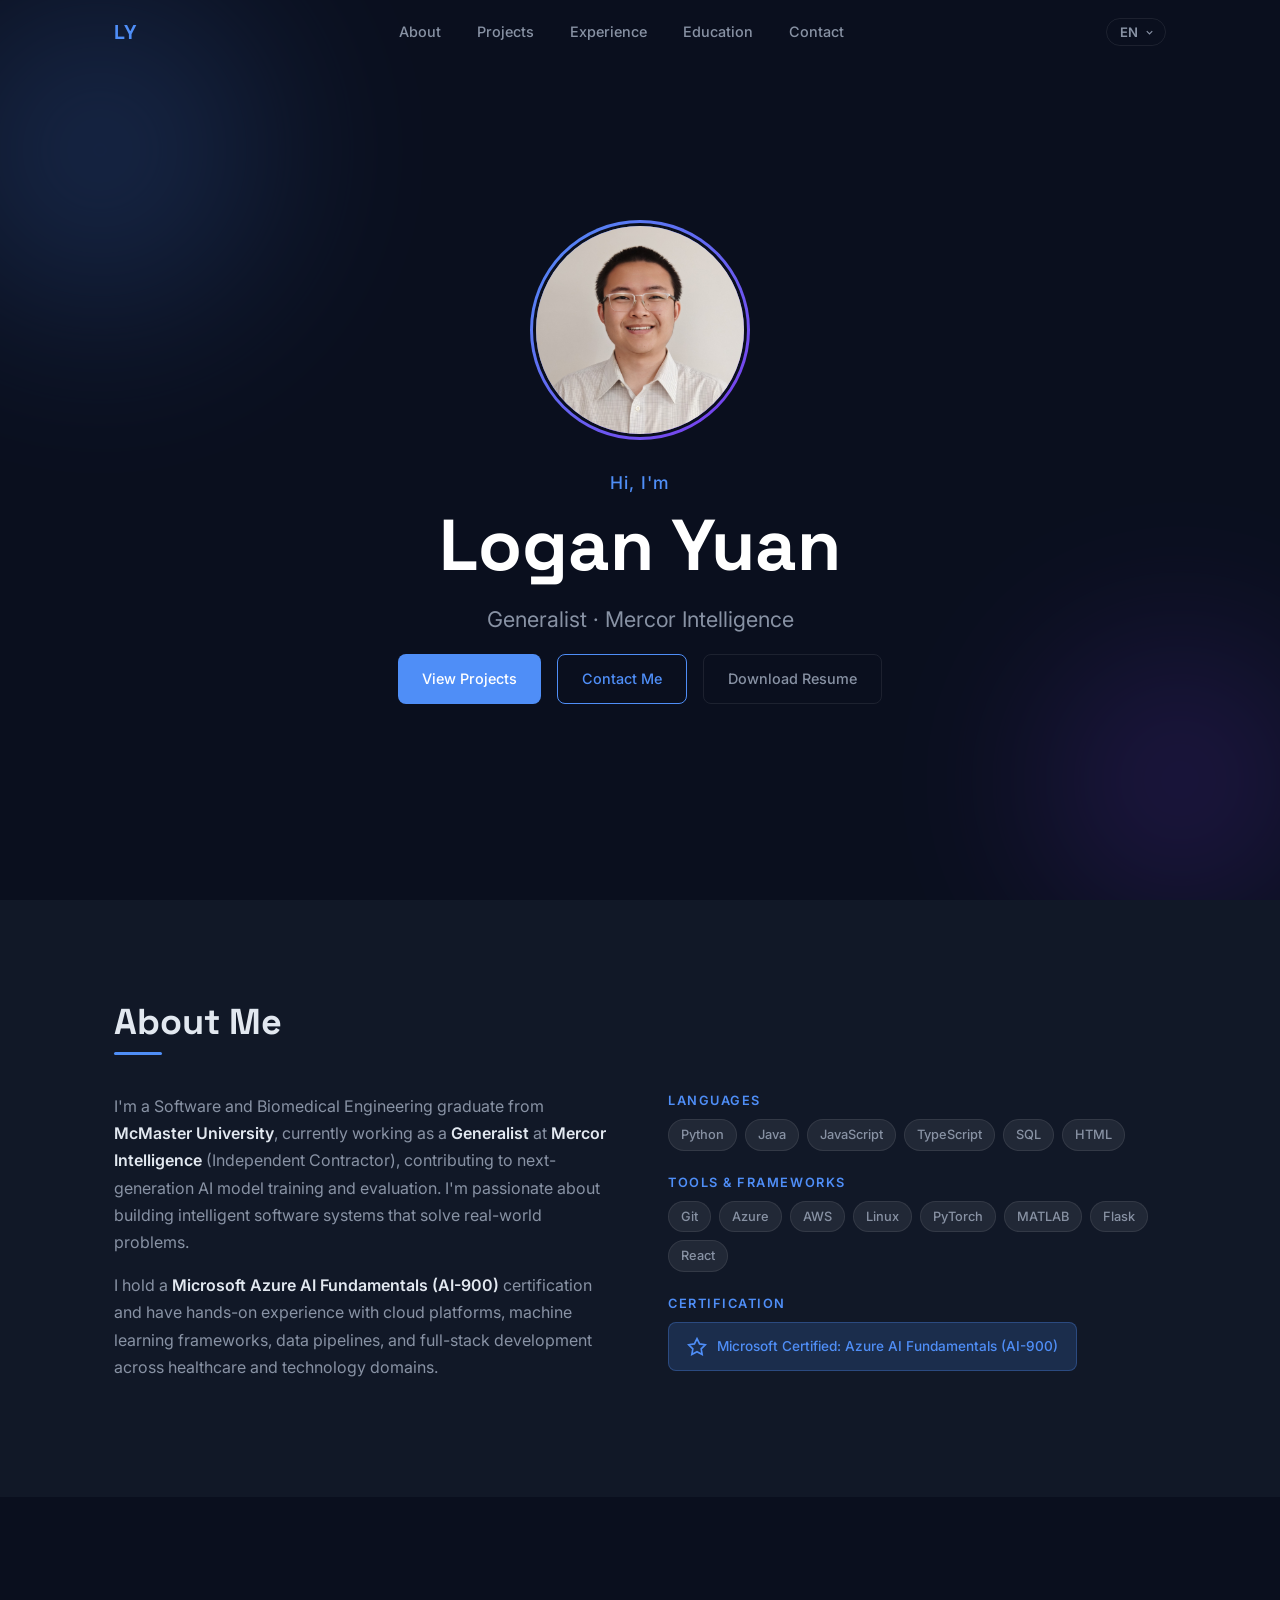
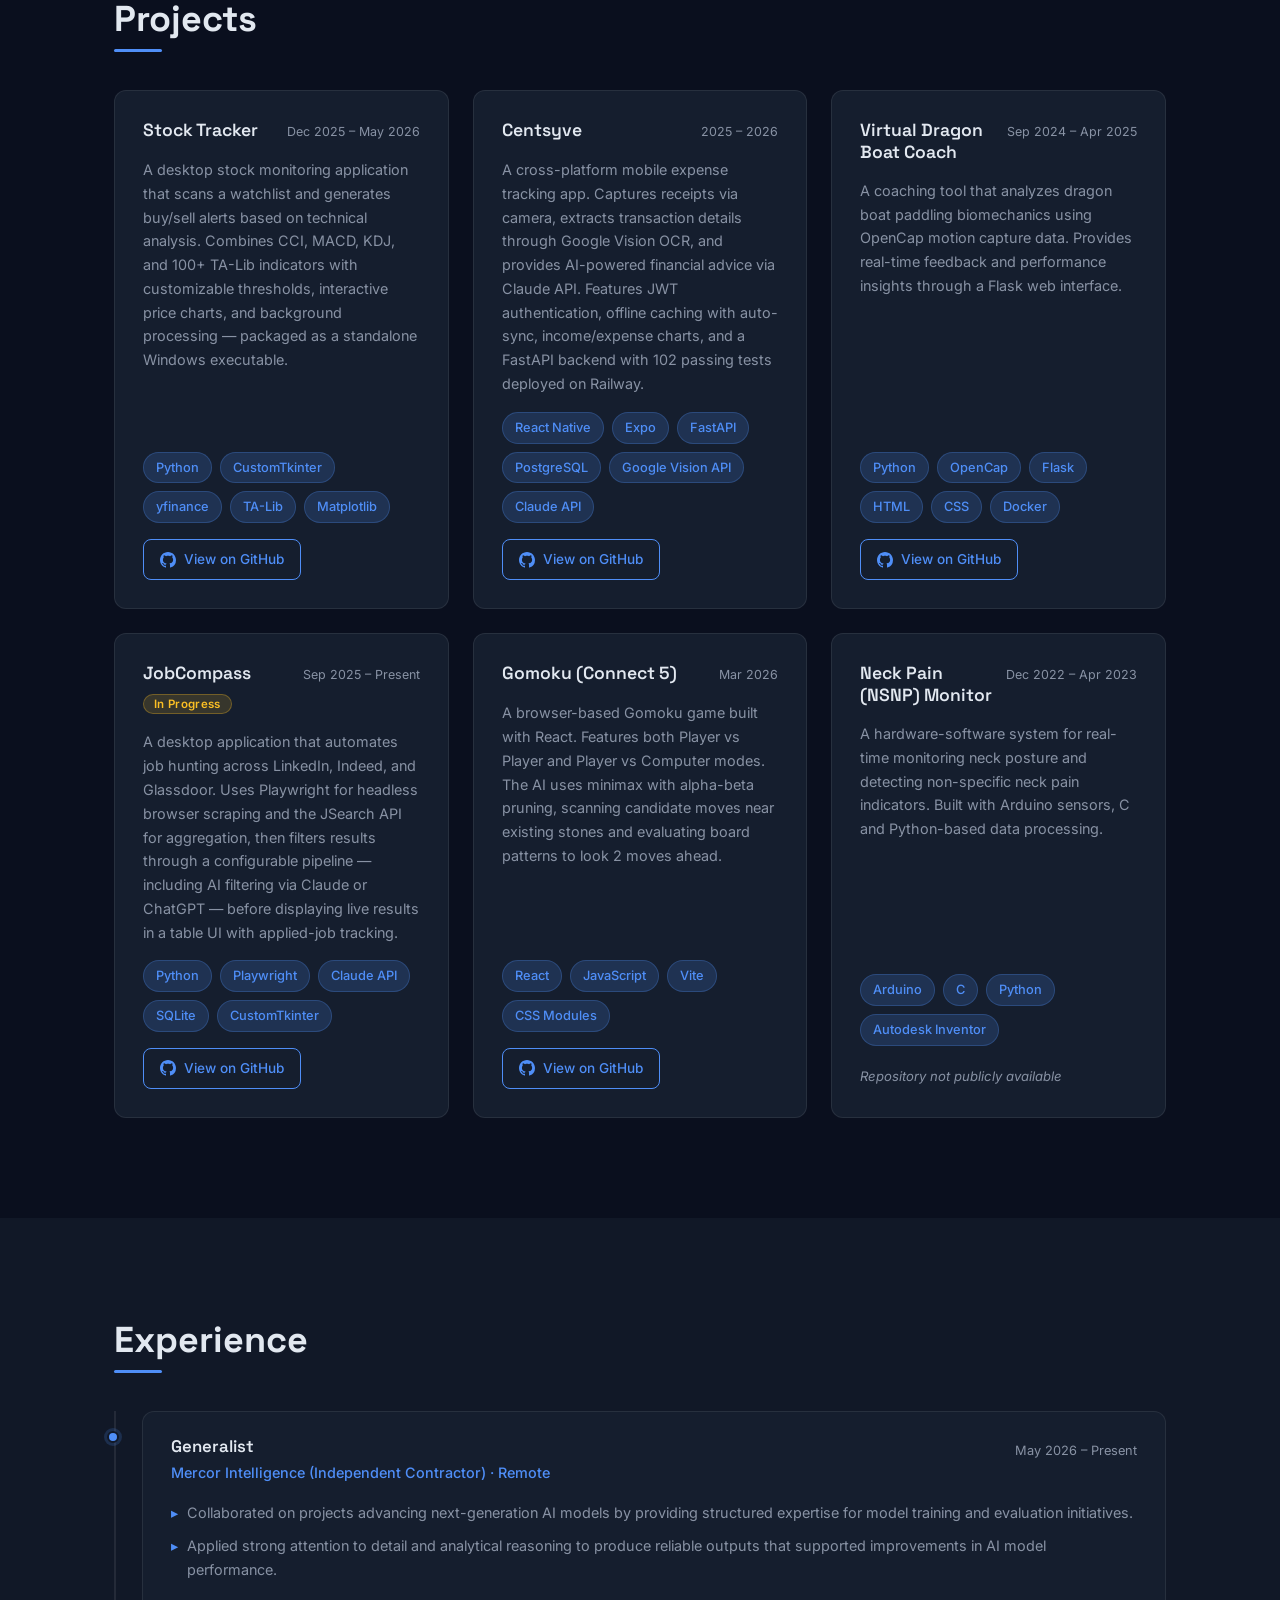
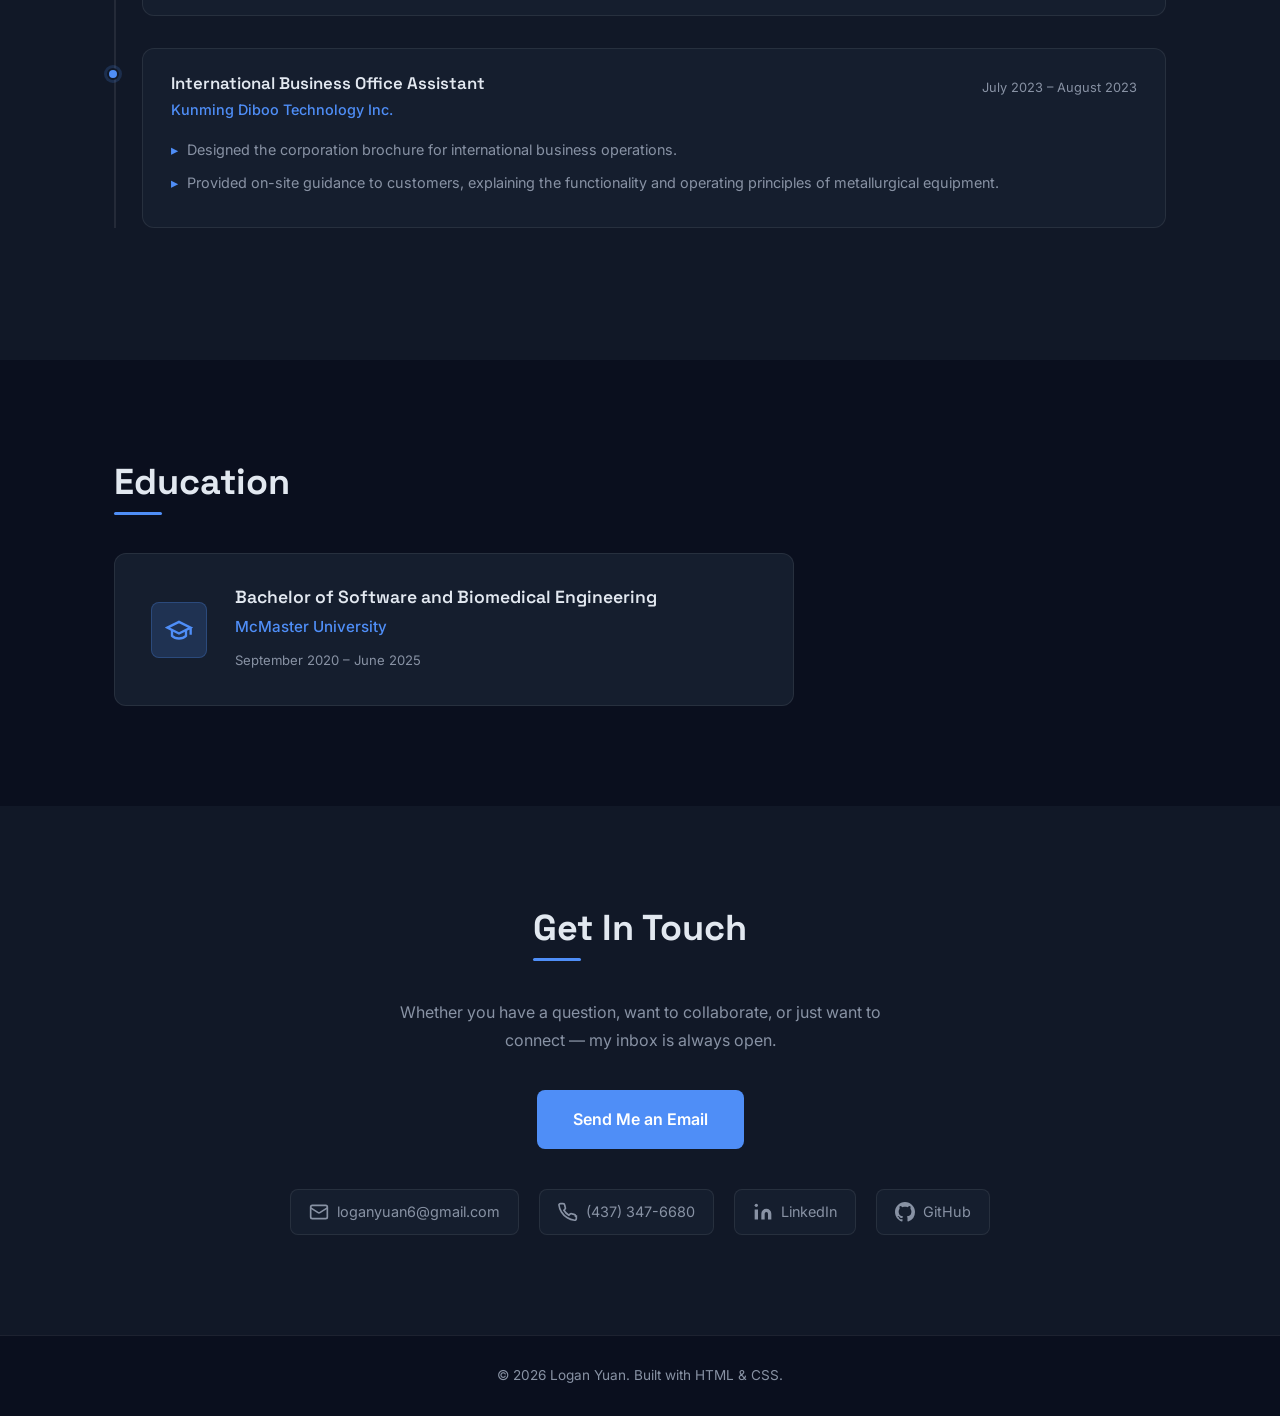
==== commit d9e2226a: "update hero/about to reflect Mercor role; reorder projects with JobCompass as in-progress Co-Authore" ====
--- a/index.html
+++ b/index.html
@@ -67,7 +67,7 @@
       </div>
       <p class="hero-greeting" data-i18n="hero-greeting">Hi, I'm</p>
       <h1 class="hero-name" data-i18n="hero-name">Logan Yuan</h1>
-      <p class="hero-title" data-i18n="hero-title">Software &amp; Biomedical Engineering Graduate</p>
+      <p class="hero-title" data-i18n="hero-title">Generalist · Mercor Intelligence</p>
       <div class="hero-cta">
         <a href="#projects" class="btn btn-primary" data-i18n="hero-btn-projects">View Projects</a>
         <a href="#contact"  class="btn btn-outline" data-i18n="hero-btn-contact">Contact Me</a>
@@ -91,14 +91,15 @@
       <div class="about-grid">
         <div class="about-bio">
           <p data-i18n="about-bio-1">
-            I'm a recent graduate from <strong>McMaster University</strong> with a Bachelor's degree in
-            Software and Biomedical Engineering. I'm passionate about developing intelligent software
-            systems that automates various daily processes — with a focus on making real-world impact.
+            I'm a Software and Biomedical Engineering graduate from <strong>McMaster University</strong>,
+            currently working as a <strong>Generalist</strong> at <strong>Mercor Intelligence</strong>
+            (Independent Contractor), contributing to next-generation AI model training and evaluation.
+            I'm passionate about building intelligent software systems that solve real-world problems.
           </p>
           <p data-i18n="about-bio-2">
             I hold a <strong>Microsoft Azure AI Fundamentals (AI-900)</strong> certification and have
-            experience with cloud platforms, machine learning frameworks, and full-stack
-            development. I'm eager to bring my interdisciplinary background to a software engineering role.
+            hands-on experience with cloud platforms, machine learning frameworks, data pipelines, and
+            full-stack development across healthcare and technology domains.
           </p>
         </div>
         <div class="about-skills">
@@ -146,13 +147,132 @@
       <h2 class="section-title" data-i18n="projects-title">Projects</h2>
       <div class="projects-grid">
 
-        <!-- Project 1 -->
+        <!-- Project 1: Stock Tracker -->
+        <article class="project-card">
+          <div class="project-header">
+            <h3 class="project-title">Stock Tracker</h3>
+            <span class="project-period" data-i18n="proj1-period">Dec 2025 – May 2026</span>
+          </div>
+          <p class="project-desc" data-i18n="proj1-desc">
+            A desktop stock monitoring application that scans a watchlist and generates buy/sell alerts
+            based on technical analysis. Combines CCI, MACD, KDJ, and 100+ TA-Lib indicators with
+            customizable thresholds, interactive price charts, and background processing — packaged as
+            a standalone Windows executable.
+          </p>
+          <div class="project-tags">
+            <span class="tag tag-tech">Python</span>
+            <span class="tag tag-tech">CustomTkinter</span>
+            <span class="tag tag-tech">yfinance</span>
+            <span class="tag tag-tech">TA-Lib</span>
+            <span class="tag tag-tech">Matplotlib</span>
+          </div>
+          <div class="project-footer">
+            <a href="https://github.com/yuanq10/StockTracker" target="_blank" rel="noopener noreferrer" class="btn btn-sm btn-outline">
+              <svg class="icon" viewBox="0 0 24 24" fill="currentColor" aria-hidden="true">
+                <path d="M12 0C5.37 0 0 5.37 0 12c0 5.31 3.435 9.795 8.205 11.385.6.105.825-.255.825-.57 0-.285-.015-1.23-.015-2.235-3.015.555-3.795-.735-4.035-1.41-.135-.345-.72-1.41-1.23-1.695-.42-.225-1.02-.78-.015-.795.945-.015 1.62.87 1.845 1.23 1.08 1.815 2.805 1.305 3.495.99.105-.78.42-1.305.765-1.605-2.67-.3-5.46-1.335-5.46-5.925 0-1.305.465-2.385 1.23-3.225-.12-.3-.54-1.53.12-3.18 0 0 1.005-.315 3.3 1.23.96-.27 1.98-.405 3-.405s2.04.135 3 .405c2.295-1.56 3.3-1.23 3.3-1.23.66 1.65.24 2.88.12 3.18.765.84 1.23 1.905 1.23 3.225 0 4.605-2.805 5.625-5.475 5.925.435.375.81 1.095.81 2.22 0 1.605-.015 2.895-.015 3.3 0 .315.225.69.825.57A12.02 12.02 0 0024 12c0-6.63-5.37-12-12-12z"/>
+              </svg>
+              <span data-i18n="github-link">View on GitHub</span>
+            </a>
+          </div>
+        </article>
+
+        <!-- Project 2: Centsyve -->
+        <article class="project-card">
+          <div class="project-header">
+            <h3 class="project-title">Centsyve</h3>
+            <span class="project-period" data-i18n="proj2-period">2025 – 2026</span>
+          </div>
+          <p class="project-desc" data-i18n="proj2-desc">
+            A cross-platform mobile expense tracking app. Captures receipts via camera, extracts
+            transaction details through Google Vision OCR, and provides AI-powered financial advice
+            via Claude API. Features JWT authentication, offline caching with auto-sync, income/expense
+            charts, and a FastAPI backend with 102 passing tests deployed on Railway.
+          </p>
+          <div class="project-tags">
+            <span class="tag tag-tech">React Native</span>
+            <span class="tag tag-tech">Expo</span>
+            <span class="tag tag-tech">FastAPI</span>
+            <span class="tag tag-tech">PostgreSQL</span>
+            <span class="tag tag-tech">Google Vision API</span>
+            <span class="tag tag-tech">Claude API</span>
+          </div>
+          <div class="project-footer">
+            <a href="https://github.com/yuanq10/Centsyve" target="_blank" rel="noopener noreferrer" class="btn btn-sm btn-outline">
+              <svg class="icon" viewBox="0 0 24 24" fill="currentColor" aria-hidden="true">
+                <path d="M12 0C5.37 0 0 5.37 0 12c0 5.31 3.435 9.795 8.205 11.385.6.105.825-.255.825-.57 0-.285-.015-1.23-.015-2.235-3.015.555-3.795-.735-4.035-1.41-.135-.345-.72-1.41-1.23-1.695-.42-.225-1.02-.78-.015-.795.945-.015 1.62.87 1.845 1.23 1.08 1.815 2.805 1.305 3.495.99.105-.78.42-1.305.765-1.605-2.67-.3-5.46-1.335-5.46-5.925 0-1.305.465-2.385 1.23-3.225-.12-.3-.54-1.53.12-3.18 0 0 1.005-.315 3.3 1.23.96-.27 1.98-.405 3-.405s2.04.135 3 .405c2.295-1.56 3.3-1.23 3.3-1.23.66 1.65.24 2.88.12 3.18.765.84 1.23 1.905 1.23 3.225 0 4.605-2.805 5.625-5.475 5.925.435.375.81 1.095.81 2.22 0 1.605-.015 2.895-.015 3.3 0 .315.225.69.825.57A12.02 12.02 0 0024 12c0-6.63-5.37-12-12-12z"/>
+              </svg>
+              <span data-i18n="github-link">View on GitHub</span>
+            </a>
+          </div>
+        </article>
+
+        <!-- Project 3: Virtual Dragon Boat Coach -->
+        <article class="project-card">
+          <div class="project-header">
+            <h3 class="project-title">Virtual Dragon Boat Coach</h3>
+            <span class="project-period" data-i18n="proj3-period">Sep 2024 – Apr 2025</span>
+          </div>
+          <p class="project-desc" data-i18n="proj3-desc">
+            A coaching tool that analyzes dragon boat paddling biomechanics using OpenCap motion
+            capture data. Provides real-time feedback and performance insights through a Flask web interface.
+          </p>
+          <div class="project-tags">
+            <span class="tag tag-tech">Python</span>
+            <span class="tag tag-tech">OpenCap</span>
+            <span class="tag tag-tech">Flask</span>
+            <span class="tag tag-tech">HTML</span>
+            <span class="tag tag-tech">CSS</span>
+            <span class="tag tag-tech">Docker</span>
+          </div>
+          <div class="project-footer">
+            <a href="https://github.com/JamesParkGH/Virtual_Dragon_Boat_Coach" target="_blank" rel="noopener noreferrer" class="btn btn-sm btn-outline">
+              <svg class="icon" viewBox="0 0 24 24" fill="currentColor" aria-hidden="true">
+                <path d="M12 0C5.37 0 0 5.37 0 12c0 5.31 3.435 9.795 8.205 11.385.6.105.825-.255.825-.57 0-.285-.015-1.23-.015-2.235-3.015.555-3.795-.735-4.035-1.41-.135-.345-.72-1.41-1.23-1.695-.42-.225-1.02-.78-.015-.795.945-.015 1.62.87 1.845 1.23 1.08 1.815 2.805 1.305 3.495.99.105-.78.42-1.305.765-1.605-2.67-.3-5.46-1.335-5.46-5.925 0-1.305.465-2.385 1.23-3.225-.12-.3-.54-1.53.12-3.18 0 0 1.005-.315 3.3 1.23.96-.27 1.98-.405 3-.405s2.04.135 3 .405c2.295-1.56 3.3-1.23 3.3-1.23.66 1.65.24 2.88.12 3.18.765.84 1.23 1.905 1.23 3.225 0 4.605-2.805 5.625-5.475 5.925.435.375.81 1.095.81 2.22 0 1.605-.015 2.895-.015 3.3 0 .315.225.69.825.57A12.02 12.02 0 0024 12c0-6.63-5.37-12-12-12z"/>
+              </svg>
+              <span data-i18n="github-link">View on GitHub</span>
+            </a>
+          </div>
+        </article>
+
+        <!-- Project 4: JobCompass -->
+        <article class="project-card">
+          <div class="project-header">
+            <h3 class="project-title">
+              JobCompass
+              <span class="badge-inprogress" data-i18n="badge-inprogress">In Progress</span>
+            </h3>
+            <span class="project-period" data-i18n="proj4-period">Sep 2025 – Present</span>
+          </div>
+          <p class="project-desc" data-i18n="proj4-desc">
+            A desktop application that automates job hunting across LinkedIn, Indeed, and Glassdoor.
+            Uses Playwright for headless browser scraping and the JSearch API for aggregation, then
+            filters results through a configurable pipeline — including AI filtering via Claude or
+            ChatGPT — before displaying live results in a table UI with applied-job tracking.
+          </p>
+          <div class="project-tags">
+            <span class="tag tag-tech">Python</span>
+            <span class="tag tag-tech">Playwright</span>
+            <span class="tag tag-tech">Claude API</span>
+            <span class="tag tag-tech">SQLite</span>
+            <span class="tag tag-tech">CustomTkinter</span>
+          </div>
+          <div class="project-footer">
+            <a href="https://github.com/yuanq10/JobSearchingAgent" target="_blank" rel="noopener noreferrer" class="btn btn-sm btn-outline">
+              <svg class="icon" viewBox="0 0 24 24" fill="currentColor" aria-hidden="true">
+                <path d="M12 0C5.37 0 0 5.37 0 12c0 5.31 3.435 9.795 8.205 11.385.6.105.825-.255.825-.57 0-.285-.015-1.23-.015-2.235-3.015.555-3.795-.735-4.035-1.41-.135-.345-.72-1.41-1.23-1.695-.42-.225-1.02-.78-.015-.795.945-.015 1.62.87 1.845 1.23 1.08 1.815 2.805 1.305 3.495.99.105-.78.42-1.305.765-1.605-2.67-.3-5.46-1.335-5.46-5.925 0-1.305.465-2.385 1.23-3.225-.12-.3-.54-1.53.12-3.18 0 0 1.005-.315 3.3 1.23.96-.27 1.98-.405 3-.405s2.04.135 3 .405c2.295-1.56 3.3-1.23 3.3-1.23.66 1.65.24 2.88.12 3.18.765.84 1.23 1.905 1.23 3.225 0 4.605-2.805 5.625-5.475 5.925.435.375.81 1.095.81 2.22 0 1.605-.015 2.895-.015 3.3 0 .315.225.69.825.57A12.02 12.02 0 0024 12c0-6.63-5.37-12-12-12z"/>
+              </svg>
+              <span data-i18n="github-link">View on GitHub</span>
+            </a>
+          </div>
+        </article>
+
+        <!-- Project 5: Gomoku -->
         <article class="project-card">
           <div class="project-header">
             <h3 class="project-title">Gomoku (Connect 5)</h3>
-            <span class="project-period" data-i18n="proj1-period">Mar 2026</span>
-          </div>
-          <p class="project-desc" data-i18n="proj1-desc">
+            <span class="project-period" data-i18n="proj5-period">Mar 2026</span>
+          </div>
+          <p class="project-desc" data-i18n="proj5-desc">
             A browser-based Gomoku game built with React. Features both Player vs Player and Player
             vs Computer modes. The AI uses minimax with alpha-beta pruning, scanning candidate moves
             near existing stones and evaluating board patterns to look 2 moves ahead.
@@ -173,126 +293,7 @@
           </div>
         </article>
 
-        <!-- Project 2 -->
-        <article class="project-card">
-          <div class="project-header">
-            <h3 class="project-title">Stock Tracker</h3>
-            <span class="project-period" data-i18n="proj2-period">Dec 2025 – May 2026</span>
-          </div>
-          <p class="project-desc" data-i18n="proj2-desc">
-            A desktop stock monitoring application that scans a watchlist and generates buy/sell alerts
-            based on technical analysis. Combines CCI, MACD, KDJ, and 100+ TA-Lib indicators with
-            customizable thresholds, interactive price charts, and background processing — packaged as
-            a standalone Windows executable.
-          </p>
-          <div class="project-tags">
-            <span class="tag tag-tech">Python</span>
-            <span class="tag tag-tech">CustomTkinter</span>
-            <span class="tag tag-tech">yfinance</span>
-            <span class="tag tag-tech">TA-Lib</span>
-            <span class="tag tag-tech">Matplotlib</span>
-          </div>
-          <div class="project-footer">
-            <a href="https://github.com/yuanq10/StockTracker" target="_blank" rel="noopener noreferrer" class="btn btn-sm btn-outline">
-              <svg class="icon" viewBox="0 0 24 24" fill="currentColor" aria-hidden="true">
-                <path d="M12 0C5.37 0 0 5.37 0 12c0 5.31 3.435 9.795 8.205 11.385.6.105.825-.255.825-.57 0-.285-.015-1.23-.015-2.235-3.015.555-3.795-.735-4.035-1.41-.135-.345-.72-1.41-1.23-1.695-.42-.225-1.02-.78-.015-.795.945-.015 1.62.87 1.845 1.23 1.08 1.815 2.805 1.305 3.495.99.105-.78.42-1.305.765-1.605-2.67-.3-5.46-1.335-5.46-5.925 0-1.305.465-2.385 1.23-3.225-.12-.3-.54-1.53.12-3.18 0 0 1.005-.315 3.3 1.23.96-.27 1.98-.405 3-.405s2.04.135 3 .405c2.295-1.56 3.3-1.23 3.3-1.23.66 1.65.24 2.88.12 3.18.765.84 1.23 1.905 1.23 3.225 0 4.605-2.805 5.625-5.475 5.925.435.375.81 1.095.81 2.22 0 1.605-.015 2.895-.015 3.3 0 .315.225.69.825.57A12.02 12.02 0 0024 12c0-6.63-5.37-12-12-12z"/>
-              </svg>
-              <span data-i18n="github-link">View on GitHub</span>
-            </a>
-          </div>
-        </article>
-
-        <!-- Project 3 -->
-        <article class="project-card">
-          <div class="project-header">
-            <h3 class="project-title">Job Searching Agent</h3>
-            <span class="project-period" data-i18n="proj3-period">Sep 2025 – Mar 2026</span>
-          </div>
-          <p class="project-desc" data-i18n="proj3-desc">
-            A desktop application that automates job hunting across LinkedIn, Indeed, and Glassdoor.
-            Uses Playwright for headless browser scraping and the JSearch API for aggregation, then
-            filters results through a configurable pipeline — including AI filtering via Claude or
-            ChatGPT — before displaying live results in a table UI with applied-job tracking.
-          </p>
-          <div class="project-tags">
-            <span class="tag tag-tech">Python</span>
-            <span class="tag tag-tech">Playwright</span>
-            <span class="tag tag-tech">Claude API</span>
-            <span class="tag tag-tech">SQLite</span>
-            <span class="tag tag-tech">CustomTkinter</span>
-          </div>
-          <div class="project-footer">
-            <a href="https://github.com/yuanq10/JobSearchingAgent" target="_blank" rel="noopener noreferrer" class="btn btn-sm btn-outline">
-              <svg class="icon" viewBox="0 0 24 24" fill="currentColor" aria-hidden="true">
-                <path d="M12 0C5.37 0 0 5.37 0 12c0 5.31 3.435 9.795 8.205 11.385.6.105.825-.255.825-.57 0-.285-.015-1.23-.015-2.235-3.015.555-3.795-.735-4.035-1.41-.135-.345-.72-1.41-1.23-1.695-.42-.225-1.02-.78-.015-.795.945-.015 1.62.87 1.845 1.23 1.08 1.815 2.805 1.305 3.495.99.105-.78.42-1.305.765-1.605-2.67-.3-5.46-1.335-5.46-5.925 0-1.305.465-2.385 1.23-3.225-.12-.3-.54-1.53.12-3.18 0 0 1.005-.315 3.3 1.23.96-.27 1.98-.405 3-.405s2.04.135 3 .405c2.295-1.56 3.3-1.23 3.3-1.23.66 1.65.24 2.88.12 3.18.765.84 1.23 1.905 1.23 3.225 0 4.605-2.805 5.625-5.475 5.925.435.375.81 1.095.81 2.22 0 1.605-.015 2.895-.015 3.3 0 .315.225.69.825.57A12.02 12.02 0 0024 12c0-6.63-5.37-12-12-12z"/>
-              </svg>
-              <span data-i18n="github-link">View on GitHub</span>
-            </a>
-          </div>
-        </article>
-
-        <!-- Project 4 -->
-        <article class="project-card">
-          <div class="project-header">
-            <h3 class="project-title">
-              Centsyve
-              <span class="badge-inprogress" data-i18n="badge-inprogress">In Progress</span>
-            </h3>
-            <span class="project-period" data-i18n="proj4-period">2025 – Present</span>
-          </div>
-          <p class="project-desc" data-i18n="proj4-desc">
-            A cross-platform mobile expense tracking app. Captures receipts via camera, extracts
-            transaction details through Google Vision OCR, and provides AI-powered financial advice
-            via Claude API. Features JWT authentication, offline caching with auto-sync, income/expense
-            charts, and a FastAPI backend with 102 passing tests deployed on Railway.
-          </p>
-          <div class="project-tags">
-            <span class="tag tag-tech">React Native</span>
-            <span class="tag tag-tech">Expo</span>
-            <span class="tag tag-tech">FastAPI</span>
-            <span class="tag tag-tech">PostgreSQL</span>
-            <span class="tag tag-tech">Google Vision API</span>
-            <span class="tag tag-tech">Claude API</span>
-          </div>
-          <div class="project-footer">
-            <a href="https://github.com/yuanq10/Centsyve" target="_blank" rel="noopener noreferrer" class="btn btn-sm btn-outline">
-              <svg class="icon" viewBox="0 0 24 24" fill="currentColor" aria-hidden="true">
-                <path d="M12 0C5.37 0 0 5.37 0 12c0 5.31 3.435 9.795 8.205 11.385.6.105.825-.255.825-.57 0-.285-.015-1.23-.015-2.235-3.015.555-3.795-.735-4.035-1.41-.135-.345-.72-1.41-1.23-1.695-.42-.225-1.02-.78-.015-.795.945-.015 1.62.87 1.845 1.23 1.08 1.815 2.805 1.305 3.495.99.105-.78.42-1.305.765-1.605-2.67-.3-5.46-1.335-5.46-5.925 0-1.305.465-2.385 1.23-3.225-.12-.3-.54-1.53.12-3.18 0 0 1.005-.315 3.3 1.23.96-.27 1.98-.405 3-.405s2.04.135 3 .405c2.295-1.56 3.3-1.23 3.3-1.23.66 1.65.24 2.88.12 3.18.765.84 1.23 1.905 1.23 3.225 0 4.605-2.805 5.625-5.475 5.925.435.375.81 1.095.81 2.22 0 1.605-.015 2.895-.015 3.3 0 .315.225.69.825.57A12.02 12.02 0 0024 12c0-6.63-5.37-12-12-12z"/>
-              </svg>
-              <span data-i18n="github-link">View on GitHub</span>
-            </a>
-          </div>
-        </article>
-
-        <!-- Project 5 -->
-        <article class="project-card">
-          <div class="project-header">
-            <h3 class="project-title">Virtual Dragon Boat Coach</h3>
-            <span class="project-period" data-i18n="proj5-period">Sep 2024 – Apr 2025</span>
-          </div>
-          <p class="project-desc" data-i18n="proj5-desc">
-            A coaching tool that analyzes dragon boat paddling biomechanics using OpenCap motion
-            capture data. Provides real-time feedback and performance insights through a Flask web interface.
-          </p>
-          <div class="project-tags">
-            <span class="tag tag-tech">Python</span>
-            <span class="tag tag-tech">OpenCap</span>
-            <span class="tag tag-tech">Flask</span>
-            <span class="tag tag-tech">HTML</span>
-            <span class="tag tag-tech">CSS</span>
-            <span class="tag tag-tech">Docker</span>
-          </div>
-          <div class="project-footer">
-            <a href="https://github.com/JamesParkGH/Virtual_Dragon_Boat_Coach" target="_blank" rel="noopener noreferrer" class="btn btn-sm btn-outline">
-              <svg class="icon" viewBox="0 0 24 24" fill="currentColor" aria-hidden="true">
-                <path d="M12 0C5.37 0 0 5.37 0 12c0 5.31 3.435 9.795 8.205 11.385.6.105.825-.255.825-.57 0-.285-.015-1.23-.015-2.235-3.015.555-3.795-.735-4.035-1.41-.135-.345-.72-1.41-1.23-1.695-.42-.225-1.02-.78-.015-.795.945-.015 1.62.87 1.845 1.23 1.08 1.815 2.805 1.305 3.495.99.105-.78.42-1.305.765-1.605-2.67-.3-5.46-1.335-5.46-5.925 0-1.305.465-2.385 1.23-3.225-.12-.3-.54-1.53.12-3.18 0 0 1.005-.315 3.3 1.23.96-.27 1.98-.405 3-.405s2.04.135 3 .405c2.295-1.56 3.3-1.23 3.3-1.23.66 1.65.24 2.88.12 3.18.765.84 1.23 1.905 1.23 3.225 0 4.605-2.805 5.625-5.475 5.925.435.375.81 1.095.81 2.22 0 1.605-.015 2.895-.015 3.3 0 .315.225.69.825.57A12.02 12.02 0 0024 12c0-6.63-5.37-12-12-12z"/>
-              </svg>
-              <span data-i18n="github-link">View on GitHub</span>
-            </a>
-          </div>
-        </article>
-
-        <!-- Project 6 -->
+        <!-- Project 6: NSNP Monitor -->
         <article class="project-card">
           <div class="project-header">
             <h3 class="project-title">Neck Pain (NSNP) Monitor</h3>
@@ -384,8 +385,7 @@
     <div class="container">
       <h2 class="section-title" data-i18n="contact-title">Get In Touch</h2>
       <p class="contact-intro" data-i18n="contact-intro">
-        I'm currently open to software engineering opportunities. Whether you have a question,
-        a role in mind, or just want to connect — my inbox is always open.
+        Whether you have a question, want to collaborate, or just want to connect — my inbox is always open.
       </p>
       <a href="mailto:loganyuan6@gmail.com" class="btn btn-primary btn-lg" data-i18n="contact-btn">Send Me an Email</a>
       <div class="contact-links">
@@ -440,30 +440,30 @@
         'nav-contact':       'Contact',
         'hero-greeting':     "Hi, I'm",
         'hero-name':         'Logan Yuan',
-        'hero-title':        'Software &amp; Biomedical Engineering Graduate',
+        'hero-title':        'Generalist · Mercor Intelligence',
         'hero-btn-projects': 'View Projects',
         'hero-btn-contact':  'Contact Me',
         'hero-btn-resume':   'Download Resume',
         'about-title':       'About Me',
-        'about-bio-1':       "I'm a recent graduate from <strong>McMaster University</strong> with a Bachelor's degree in Software and Biomedical Engineering. I'm passionate about developing intelligent software systems that automates various daily processes — with a focus on making real-world impact.",
-        'about-bio-2':       "I hold a <strong>Microsoft Azure AI Fundamentals (AI-900)</strong> certification and have experience with cloud platforms, machine learning frameworks, and full-stack development. I'm eager to bring my interdisciplinary background to a software engineering role.",
+        'about-bio-1':       "I'm a Software and Biomedical Engineering graduate from <strong>McMaster University</strong>, currently working as a <strong>Generalist</strong> at <strong>Mercor Intelligence</strong> (Independent Contractor), contributing to next-generation AI model training and evaluation. I'm passionate about building intelligent software systems that solve real-world problems.",
+        'about-bio-2':       "I hold a <strong>Microsoft Azure AI Fundamentals (AI-900)</strong> certification and have hands-on experience with cloud platforms, machine learning frameworks, data pipelines, and full-stack development across healthcare and technology domains.",
         'skills-languages':  'Languages',
         'skills-tools':      'Tools &amp; Frameworks',
         'skills-cert':       'Certification',
         'cert-text':         'Microsoft Certified: Azure AI Fundamentals (AI-900)',
         'projects-title':    'Projects',
-        'proj1-desc':        'A browser-based Gomoku game built with React. Features both Player vs Player and Player vs Computer modes. The AI uses minimax with alpha-beta pruning, scanning candidate moves near existing stones and evaluating board patterns to look 2 moves ahead.',
-        'proj2-desc':        'A desktop stock monitoring application that scans a watchlist and generates buy/sell alerts based on technical analysis. Combines CCI, MACD, KDJ, and 100+ TA-Lib indicators with customizable thresholds, interactive price charts, and background processing — packaged as a standalone Windows executable.',
-        'proj3-desc':        'A desktop application that automates job hunting across LinkedIn, Indeed, and Glassdoor. Uses Playwright for headless browser scraping and the JSearch API for aggregation, then filters results through a configurable pipeline — including AI filtering via Claude or ChatGPT — before displaying live results in a table UI with applied-job tracking.',
-        'proj4-desc':        'A cross-platform mobile expense tracking app. Captures receipts via camera, extracts transaction details through Google Vision OCR, and provides AI-powered financial advice via Claude API. Features JWT authentication, offline caching with auto-sync, income/expense charts, and a FastAPI backend with 102 passing tests deployed on Railway.',
+        'proj1-desc':        'A desktop stock monitoring application that scans a watchlist and generates buy/sell alerts based on technical analysis. Combines CCI, MACD, KDJ, and 100+ TA-Lib indicators with customizable thresholds, interactive price charts, and background processing — packaged as a standalone Windows executable.',
+        'proj2-desc':        'A cross-platform mobile expense tracking app. Captures receipts via camera, extracts transaction details through Google Vision OCR, and provides AI-powered financial advice via Claude API. Features JWT authentication, offline caching with auto-sync, income/expense charts, and a FastAPI backend with 102 passing tests deployed on Railway.',
+        'proj3-desc':        'A coaching tool that analyzes dragon boat paddling biomechanics using OpenCap motion capture data. Provides real-time feedback and performance insights through a Flask web interface.',
+        'proj4-desc':        'A desktop application that automates job hunting across LinkedIn, Indeed, and Glassdoor. Uses Playwright for headless browser scraping and the JSearch API for aggregation, then filters results through a configurable pipeline — including AI filtering via Claude or ChatGPT — before displaying live results in a table UI with applied-job tracking.',
         'badge-inprogress':  'In Progress',
-        'proj5-desc':        'A coaching tool that analyzes dragon boat paddling biomechanics using OpenCap motion capture data. Provides real-time feedback and performance insights through a Flask web interface.',
+        'proj5-desc':        'A browser-based Gomoku game built with React. Features both Player vs Player and Player vs Computer modes. The AI uses minimax with alpha-beta pruning, scanning candidate moves near existing stones and evaluating board patterns to look 2 moves ahead.',
         'proj6-desc':        'A hardware-software system for real-time monitoring neck posture and detecting non-specific neck pain indicators. Built with Arduino sensors, C and Python-based data processing.',
-        'proj1-period':      'Mar 2026',
-        'proj2-period':      'Dec 2025 – May 2026',
-        'proj3-period':      'Sep 2025 – Mar 2026',
-        'proj4-period':      '2025 – Present',
-        'proj5-period':      'Sep 2024 – Apr 2025',
+        'proj1-period':      'Dec 2025 – May 2026',
+        'proj2-period':      '2025 – 2026',
+        'proj3-period':      'Sep 2024 – Apr 2025',
+        'proj4-period':      'Sep 2025 – Present',
+        'proj5-period':      'Mar 2026',
         'proj6-period':      'Dec 2022 – Apr 2023',
         'github-link':       'View on GitHub',
         'no-repo':           'Repository not publicly available',
@@ -483,7 +483,7 @@
         'edu-school':        'McMaster University',
         'edu-period':        'September 2020 – June 2025',
         'contact-title':     'Get In Touch',
-        'contact-intro':     "I'm currently open to software engineering opportunities. Whether you have a question, a role in mind, or just want to connect — my inbox is always open.",
+        'contact-intro':     "Whether you have a question, want to collaborate, or just want to connect — my inbox is always open.",
         'contact-btn':       'Send Me an Email',
         'footer-text':       '&copy; 2026 Logan Yuan. Built with HTML &amp; CSS.',
       },
@@ -495,30 +495,30 @@
         'nav-contact':       '联系我',
         'hero-greeting':     '你好，我是',
         'hero-name':         '袁启航',
-        'hero-title':        '软件与生物医学工程毕业生',
+        'hero-title':        '通才 · Mercor Intelligence',
         'hero-btn-projects': '查看项目',
         'hero-btn-contact':  '联系我',
         'hero-btn-resume':   '下载简历',
         'about-title':       '关于我',
-        'about-bio-1':       '我是<strong>麦克马斯特大学</strong>软件与生物医学工程专业的应届毕业生。我热衷于开发能够自动化各种日常流程的智能软件系统——致力于创造真实世界的影响。',
-        'about-bio-2':       '我持有<strong>微软 Azure AI 基础 (AI-900)</strong> 认证，具备云平台、机器学习框架和全栈开发经验。我渴望将我的跨学科背景带到软件工程岗位中。',
+        'about-bio-1':       '我是<strong>麦克马斯特大学</strong>软件与生物医学工程专业毕业生，目前担任 <strong>Mercor Intelligence</strong> 的<strong>通才</strong>（独立承包人），参与推进下一代 AI 模型的训练与评估工作。我热衷于构建能解决真实世界问题的智能软件系统。',
+        'about-bio-2':       '我持有<strong>微软 Azure AI 基础 (AI-900)</strong> 认证，在云平台、机器学习框架、数据管道及全栈开发方面积累了丰富的实践经验，涵盖医疗健康与科技领域。',
         'skills-languages':  '编程语言',
         'skills-tools':      '工具与框架',
         'skills-cert':       '认证',
         'cert-text':         '微软认证：Azure AI 基础 (AI-900)',
         'projects-title':    '项目',
-        'proj1-desc':        '基于 React 构建的浏览器端五子棋游戏，支持双人对战与人机对战模式。AI 采用带 Alpha-Beta 剪枝的 Minimax 算法，通过扫描现有棋子附近的候选位置并评估棋盘格局，实现 2 步前瞻。',
-        'proj2-desc':        '一款桌面股票监控应用，可扫描自选股并基于技术分析生成买卖提醒。集成 CCI、MACD、KDJ 及 100 余种 TA-Lib 指标，支持自定义阈值、交互式价格图表与后台处理——打包为 Windows 独立可执行文件。',
-        'proj3-desc':        '一款自动化求职桌面应用，支持在 LinkedIn、Indeed 和 Glassdoor 上搜索职位。使用 Playwright 进行无头浏览器抓取，通过 JSearch API 聚合数据，经过可配置筛选流程（含 Claude 或 ChatGPT 的 AI 筛选）后，以表格形式实时展示结果，并支持已投递职位追踪。',
-        'proj4-desc':        '一款跨平台移动端记账应用。通过摄像头拍摄小票，利用 Google Vision OCR 提取交易信息，并借助 Claude API 提供 AI 理财建议。支持 JWT 认证、离线缓存与自动同步、收支图表，后端基于 FastAPI 构建，含 102 项测试，部署于 Railway。',
+        'proj1-desc':        '一款桌面股票监控应用，可扫描自选股并基于技术分析生成买卖提醒。集成 CCI、MACD、KDJ 及 100 余种 TA-Lib 指标，支持自定义阈值、交互式价格图表与后台处理——打包为 Windows 独立可执行文件。',
+        'proj2-desc':        '一款跨平台移动端记账应用。通过摄像头拍摄小票，利用 Google Vision OCR 提取交易信息，并借助 Claude API 提供 AI 理财建议。支持 JWT 认证、离线缓存与自动同步、收支图表，后端基于 FastAPI 构建，含 102 项测试，部署于 Railway。',
+        'proj3-desc':        '一款利用 OpenCap 动作捕捉数据分析龙舟划桨生物力学的辅助工具，通过 Flask Web 界面提供实时反馈和运动表现分析。',
+        'proj4-desc':        '一款自动化求职桌面应用，支持在 LinkedIn、Indeed 和 Glassdoor 上搜索职位。使用 Playwright 进行无头浏览器抓取，通过 JSearch API 聚合数据，经过可配置筛选流程（含 Claude 或 ChatGPT 的 AI 筛选）后，以表格形式实时展示结果，并支持已投递职位追踪。',
         'badge-inprogress':  '进行中',
-        'proj5-desc':        '一款利用 OpenCap 动作捕捉数据分析龙舟划桨生物力学的辅助工具，通过 Flask Web 界面提供实时反馈和运动表现分析。',
+        'proj5-desc':        '基于 React 构建的浏览器端五子棋游戏，支持双人对战与人机对战模式。AI 采用带 Alpha-Beta 剪枝的 Minimax 算法，通过扫描现有棋子附近的候选位置并评估棋盘格局，实现 2 步前瞻。',
         'proj6-desc':        '一套用于实时监测颈部姿态、检测非特异性颈痛指标的硬件-软件系统，基于 Arduino 传感器，结合 C 语言和 Python 进行数据处理。',
-        'proj1-period':      '2026年3月',
-        'proj2-period':      '2025年12月 – 2026年5月',
-        'proj3-period':      '2025年9月 – 2026年3月',
-        'proj4-period':      '2025年 – 至今',
-        'proj5-period':      '2024年9月 – 2025年4月',
+        'proj1-period':      '2025年12月 – 2026年5月',
+        'proj2-period':      '2025年 – 2026年',
+        'proj3-period':      '2024年9月 – 2025年4月',
+        'proj4-period':      '2025年9月 – 至今',
+        'proj5-period':      '2026年3月',
         'proj6-period':      '2022年12月 – 2023年4月',
         'github-link':       '在 GitHub 上查看',
         'no-repo':           '代码库未公开',
@@ -538,7 +538,7 @@
         'edu-school':        '麦克马斯特大学',
         'edu-period':        '2020年9月 – 2025年6月',
         'contact-title':     '联系我',
-        'contact-intro':     '我目前正在寻找软件工程方向的机会。无论您有问题、有合适的职位，还是仅想交流——欢迎随时与我联系。',
+        'contact-intro':     '无论您有问题、想要合作，还是仅想交流——欢迎随时与我联系。',
         'contact-btn':       '发送邮件',
         'footer-text':       '&copy; 2026 袁启航. 使用 HTML 与 CSS 构建。',
       }
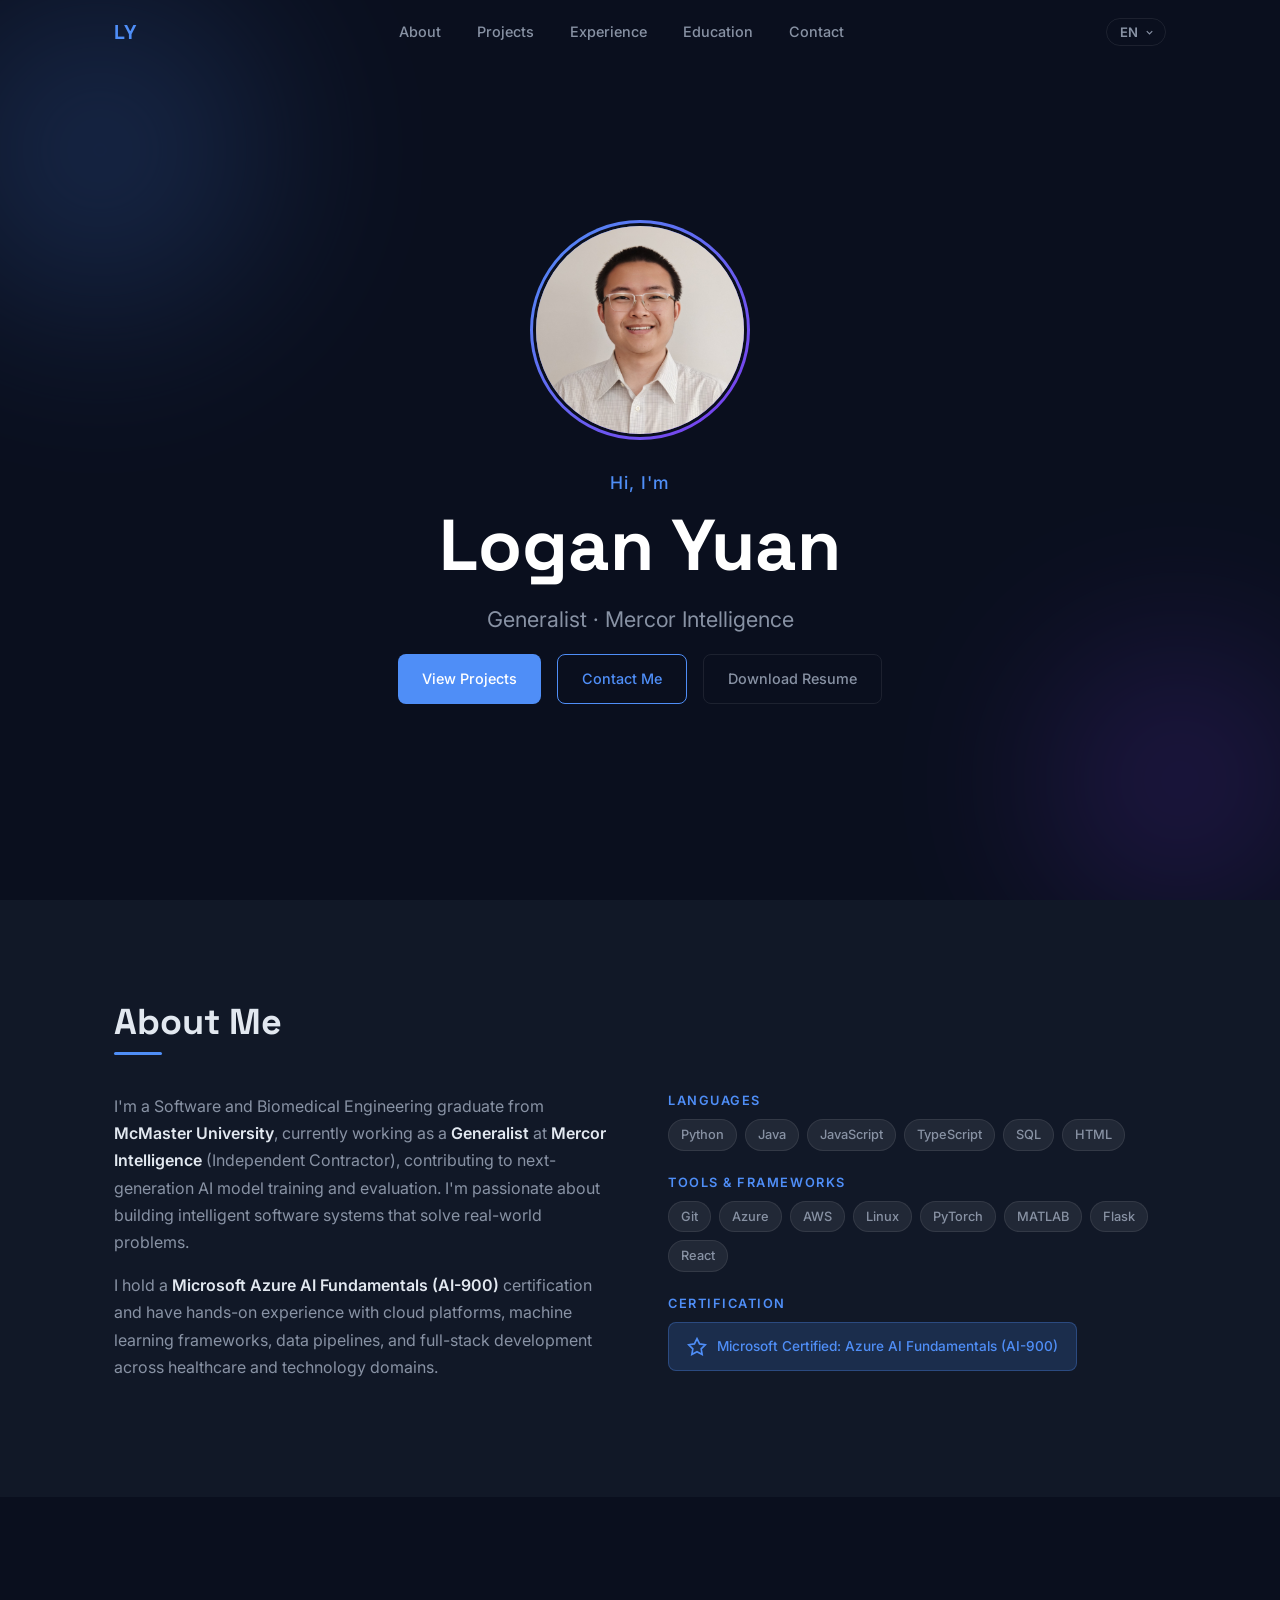
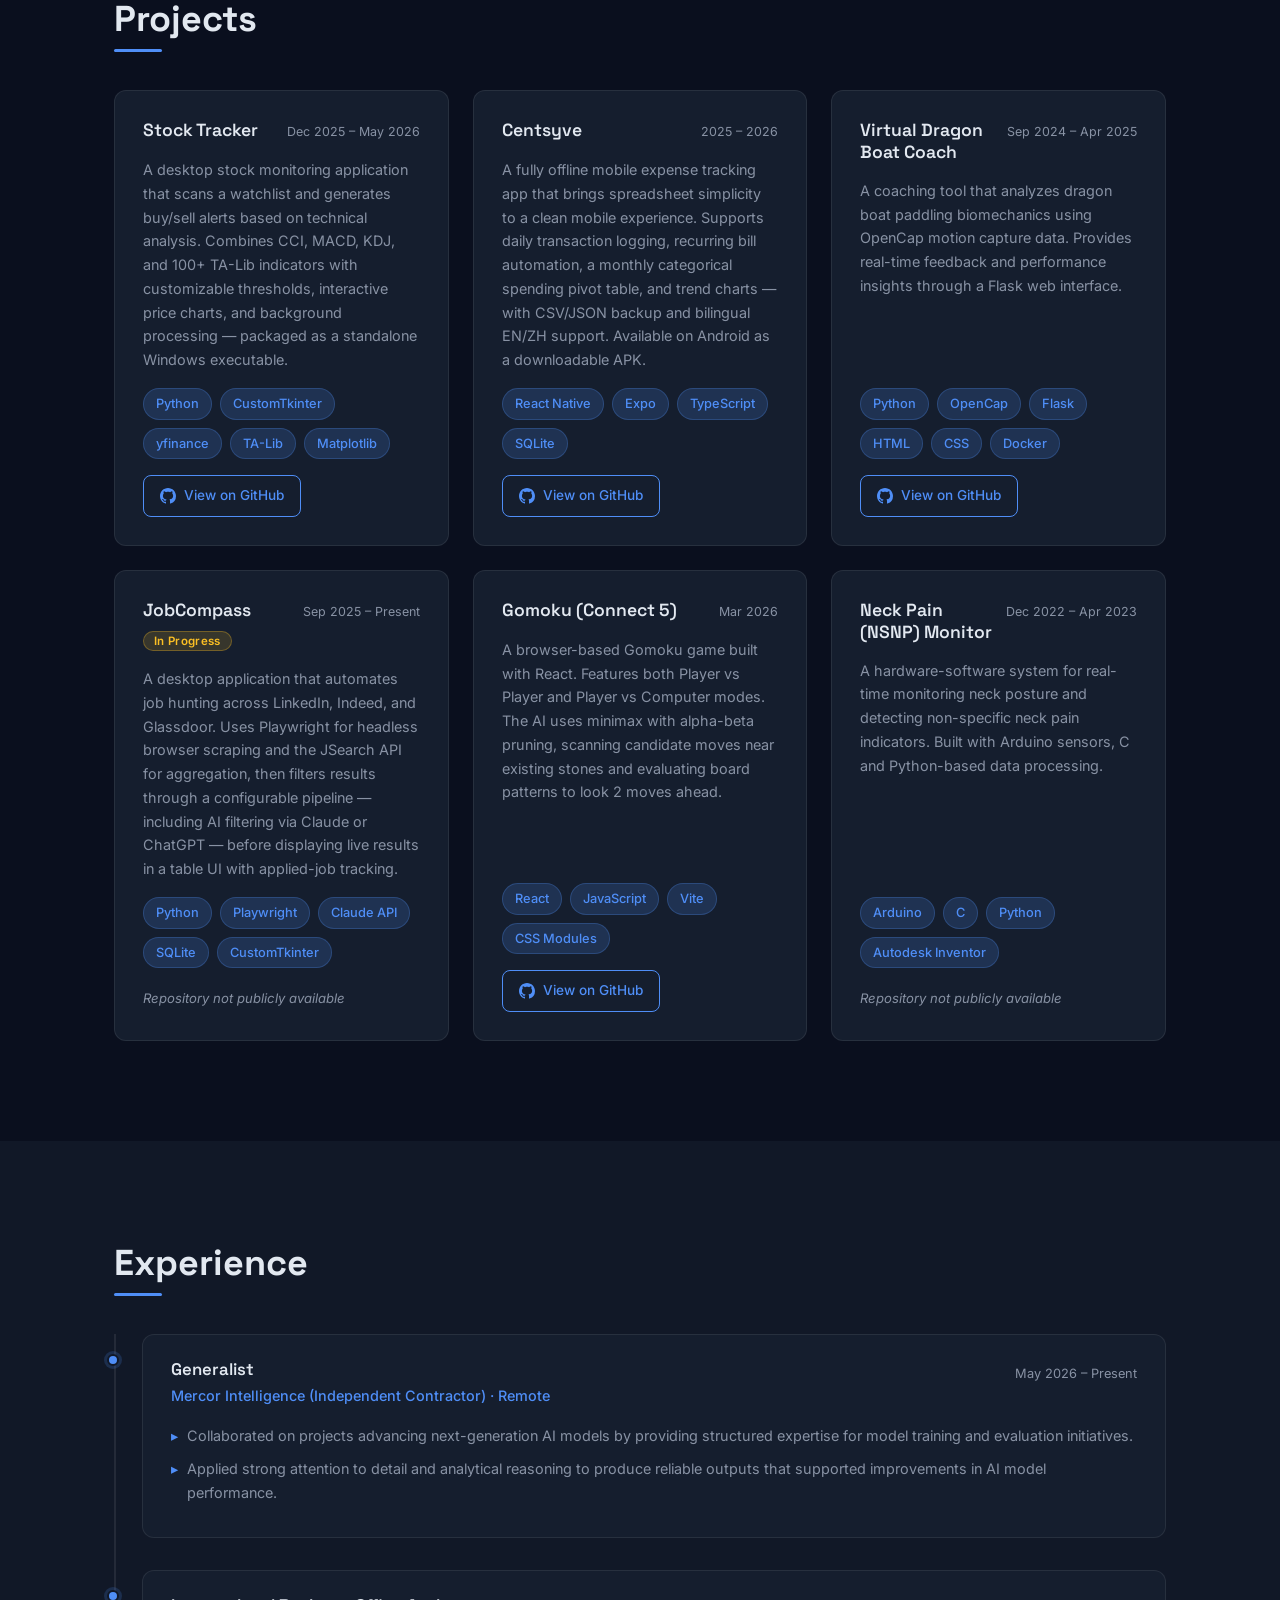
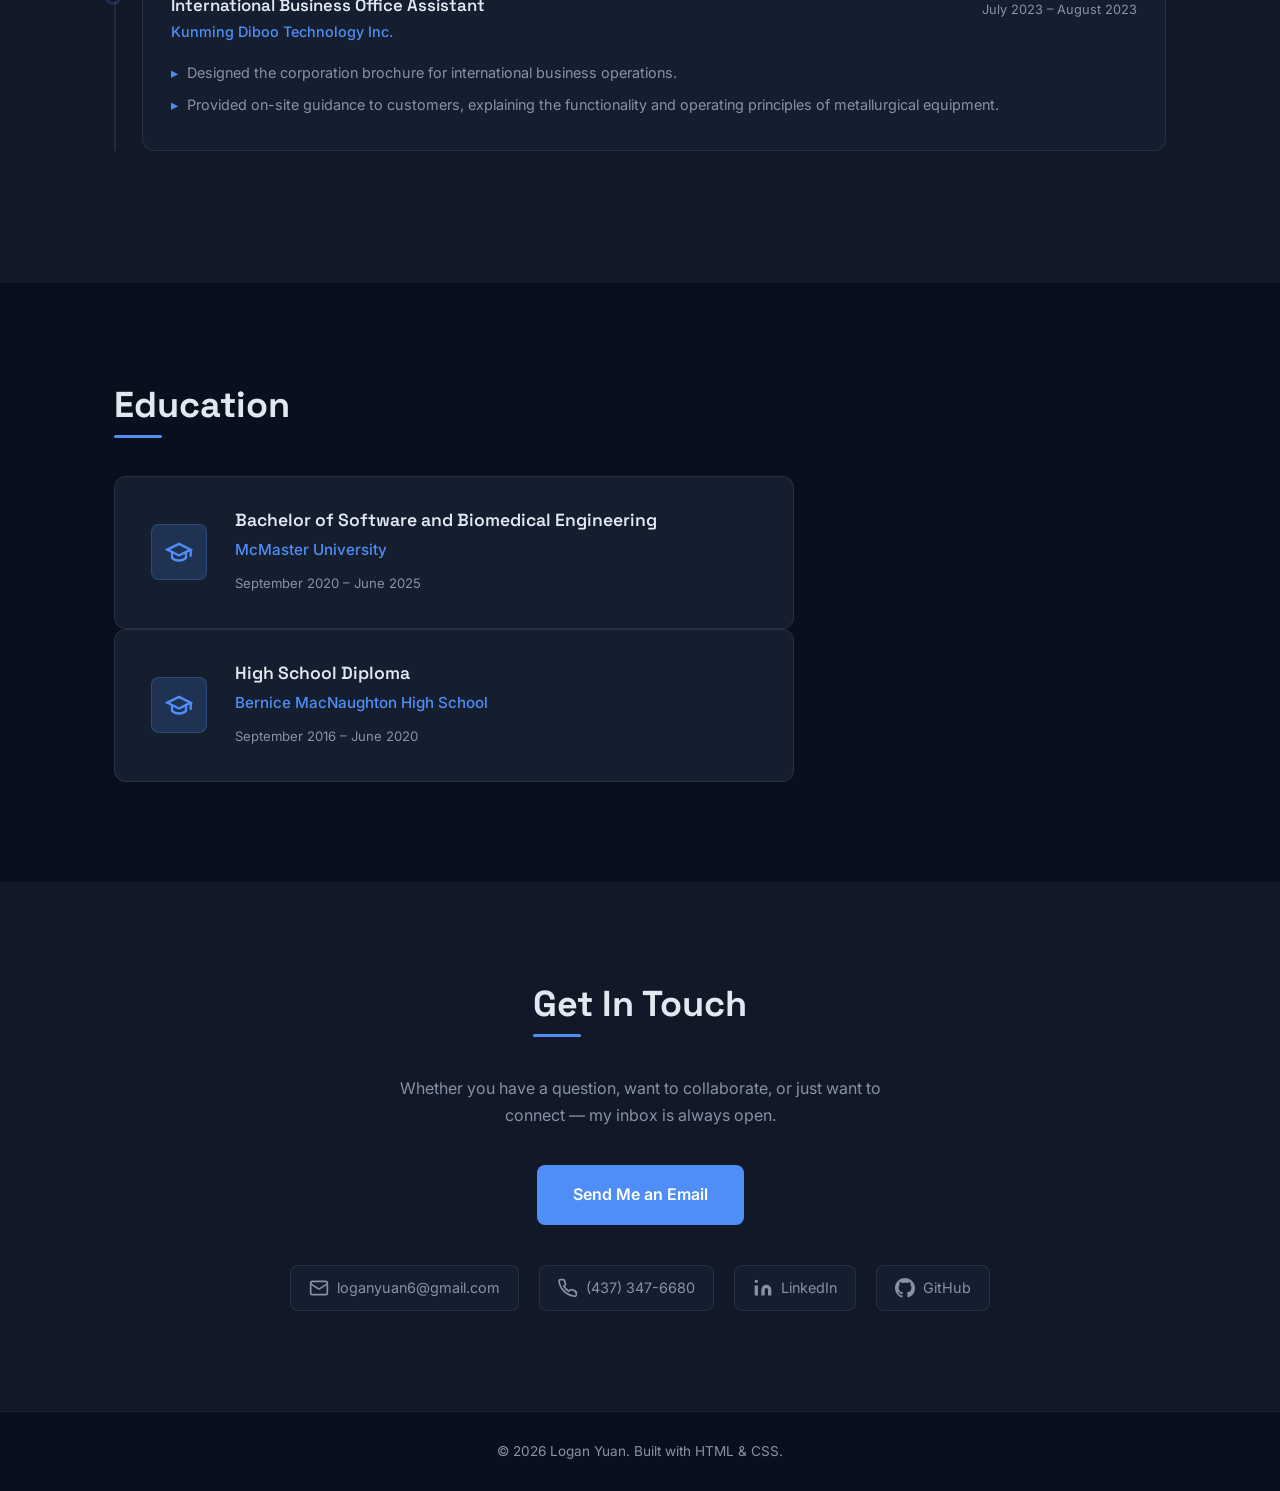
==== commit 31781bcf: "update hero/about/projects/education; reorder projects; add Expo to Centsyve stack Co-Authored-By: C" ====
--- a/index.html
+++ b/index.html
@@ -3,7 +3,7 @@
 <head>
   <meta charset="UTF-8" />
   <meta name="viewport" content="width=device-width, initial-scale=1.0" />
-  <title>Logan Yuan — Software & Biomedical Engineering</title>
+  <title>Logan Yuan — Generalist</title>
   <link rel="preconnect" href="https://fonts.googleapis.com" />
   <link rel="preconnect" href="https://fonts.gstatic.com" crossorigin />
   <link href="https://fonts.googleapis.com/css2?family=Inter:wght@300;400;500;600&family=Space+Grotesk:wght@400;500;600;700&display=swap" rel="stylesheet" />
@@ -183,18 +183,16 @@
             <span class="project-period" data-i18n="proj2-period">2025 – 2026</span>
           </div>
           <p class="project-desc" data-i18n="proj2-desc">
-            A cross-platform mobile expense tracking app. Captures receipts via camera, extracts
-            transaction details through Google Vision OCR, and provides AI-powered financial advice
-            via Claude API. Features JWT authentication, offline caching with auto-sync, income/expense
-            charts, and a FastAPI backend with 102 passing tests deployed on Railway.
+            A fully offline mobile expense tracking app that brings spreadsheet simplicity to a clean
+            mobile experience. Supports daily transaction logging, recurring bill automation, a monthly
+            categorical spending pivot table, and trend charts — with CSV/JSON backup and bilingual
+            EN/ZH support. Available on Android as a downloadable APK.
           </p>
           <div class="project-tags">
             <span class="tag tag-tech">React Native</span>
             <span class="tag tag-tech">Expo</span>
-            <span class="tag tag-tech">FastAPI</span>
-            <span class="tag tag-tech">PostgreSQL</span>
-            <span class="tag tag-tech">Google Vision API</span>
-            <span class="tag tag-tech">Claude API</span>
+            <span class="tag tag-tech">TypeScript</span>
+            <span class="tag tag-tech">SQLite</span>
           </div>
           <div class="project-footer">
             <a href="https://github.com/yuanq10/Centsyve" target="_blank" rel="noopener noreferrer" class="btn btn-sm btn-outline">
@@ -257,12 +255,7 @@
             <span class="tag tag-tech">CustomTkinter</span>
           </div>
           <div class="project-footer">
-            <a href="https://github.com/yuanq10/JobSearchingAgent" target="_blank" rel="noopener noreferrer" class="btn btn-sm btn-outline">
-              <svg class="icon" viewBox="0 0 24 24" fill="currentColor" aria-hidden="true">
-                <path d="M12 0C5.37 0 0 5.37 0 12c0 5.31 3.435 9.795 8.205 11.385.6.105.825-.255.825-.57 0-.285-.015-1.23-.015-2.235-3.015.555-3.795-.735-4.035-1.41-.135-.345-.72-1.41-1.23-1.695-.42-.225-1.02-.78-.015-.795.945-.015 1.62.87 1.845 1.23 1.08 1.815 2.805 1.305 3.495.99.105-.78.42-1.305.765-1.605-2.67-.3-5.46-1.335-5.46-5.925 0-1.305.465-2.385 1.23-3.225-.12-.3-.54-1.53.12-3.18 0 0 1.005-.315 3.3 1.23.96-.27 1.98-.405 3-.405s2.04.135 3 .405c2.295-1.56 3.3-1.23 3.3-1.23.66 1.65.24 2.88.12 3.18.765.84 1.23 1.905 1.23 3.225 0 4.605-2.805 5.625-5.475 5.925.435.375.81 1.095.81 2.22 0 1.605-.015 2.895-.015 3.3 0 .315.225.69.825.57A12.02 12.02 0 0024 12c0-6.63-5.37-12-12-12z"/>
-              </svg>
-              <span data-i18n="github-link">View on GitHub</span>
-            </a>
+            <span class="no-link-note" data-i18n="no-repo">Repository not publicly available</span>
           </div>
         </article>
 
@@ -375,6 +368,19 @@
           <h3 class="edu-degree" data-i18n="edu-degree">Bachelor of Software and Biomedical Engineering</h3>
           <p class="edu-school" data-i18n="edu-school">McMaster University</p>
           <span class="edu-period" data-i18n="edu-period">September 2020 – June 2025</span>
+        </div>
+      </div>
+      <div class="edu-card">
+        <div class="edu-icon" aria-hidden="true">
+          <svg viewBox="0 0 24 24" fill="none" stroke="currentColor" stroke-width="2">
+            <path d="M22 10v6M2 10l10-5 10 5-10 5z"/>
+            <path d="M6 12v5c3 3 9 3 12 0v-5"/>
+          </svg>
+        </div>
+        <div class="edu-info">
+          <h3 class="edu-degree" data-i18n="edu-degree-2">High School Diploma</h3>
+          <p class="edu-school" data-i18n="edu-school-2">Bernice MacNaughton High School</p>
+          <span class="edu-period" data-i18n="edu-period-2">September 2016 – June 2020</span>
         </div>
       </div>
     </div>
@@ -453,7 +459,7 @@
         'cert-text':         'Microsoft Certified: Azure AI Fundamentals (AI-900)',
         'projects-title':    'Projects',
         'proj1-desc':        'A desktop stock monitoring application that scans a watchlist and generates buy/sell alerts based on technical analysis. Combines CCI, MACD, KDJ, and 100+ TA-Lib indicators with customizable thresholds, interactive price charts, and background processing — packaged as a standalone Windows executable.',
-        'proj2-desc':        'A cross-platform mobile expense tracking app. Captures receipts via camera, extracts transaction details through Google Vision OCR, and provides AI-powered financial advice via Claude API. Features JWT authentication, offline caching with auto-sync, income/expense charts, and a FastAPI backend with 102 passing tests deployed on Railway.',
+        'proj2-desc':        'A fully offline mobile expense tracking app that brings spreadsheet simplicity to a clean mobile experience. Supports daily transaction logging, recurring bill automation, a monthly categorical spending pivot table, and trend charts — with CSV/JSON backup and bilingual EN/ZH support. Available on Android as a downloadable APK.',
         'proj3-desc':        'A coaching tool that analyzes dragon boat paddling biomechanics using OpenCap motion capture data. Provides real-time feedback and performance insights through a Flask web interface.',
         'proj4-desc':        'A desktop application that automates job hunting across LinkedIn, Indeed, and Glassdoor. Uses Playwright for headless browser scraping and the JSearch API for aggregation, then filters results through a configurable pipeline — including AI filtering via Claude or ChatGPT — before displaying live results in a table UI with applied-job tracking.',
         'badge-inprogress':  'In Progress',
@@ -482,6 +488,9 @@
         'edu-degree':        'Bachelor of Software and Biomedical Engineering',
         'edu-school':        'McMaster University',
         'edu-period':        'September 2020 – June 2025',
+        'edu-degree-2':      'High School Diploma',
+        'edu-school-2':      'Bernice MacNaughton High School',
+        'edu-period-2':      'September 2016 – June 2020',
         'contact-title':     'Get In Touch',
         'contact-intro':     "Whether you have a question, want to collaborate, or just want to connect — my inbox is always open.",
         'contact-btn':       'Send Me an Email',
@@ -508,7 +517,7 @@
         'cert-text':         '微软认证：Azure AI 基础 (AI-900)',
         'projects-title':    '项目',
         'proj1-desc':        '一款桌面股票监控应用，可扫描自选股并基于技术分析生成买卖提醒。集成 CCI、MACD、KDJ 及 100 余种 TA-Lib 指标，支持自定义阈值、交互式价格图表与后台处理——打包为 Windows 独立可执行文件。',
-        'proj2-desc':        '一款跨平台移动端记账应用。通过摄像头拍摄小票，利用 Google Vision OCR 提取交易信息，并借助 Claude API 提供 AI 理财建议。支持 JWT 认证、离线缓存与自动同步、收支图表，后端基于 FastAPI 构建，含 102 项测试，部署于 Railway。',
+        'proj2-desc':        '一款完全离线的移动端个人记账应用，以简洁的移动体验复刻电子表格的操作逻辑。支持每日记账、定期账单自动入账、月度分类支出汇总表及消费趋势图表，提供 CSV/JSON 备份功能与中英双语界面。可通过 APK 文件在 Android 上安装使用。',
         'proj3-desc':        '一款利用 OpenCap 动作捕捉数据分析龙舟划桨生物力学的辅助工具，通过 Flask Web 界面提供实时反馈和运动表现分析。',
         'proj4-desc':        '一款自动化求职桌面应用，支持在 LinkedIn、Indeed 和 Glassdoor 上搜索职位。使用 Playwright 进行无头浏览器抓取，通过 JSearch API 聚合数据，经过可配置筛选流程（含 Claude 或 ChatGPT 的 AI 筛选）后，以表格形式实时展示结果，并支持已投递职位追踪。',
         'badge-inprogress':  '进行中',
@@ -537,6 +546,9 @@
         'edu-degree':        '软件与生物医学工程学士',
         'edu-school':        '麦克马斯特大学',
         'edu-period':        '2020年9月 – 2025年6月',
+        'edu-degree-2':      '高中文凭',
+        'edu-school-2':      'Bernice MacNaughton 高中',
+        'edu-period-2':      '2016年9月 – 2020年6月',
         'contact-title':     '联系我',
         'contact-intro':     '无论您有问题、想要合作，还是仅想交流——欢迎随时与我联系。',
         'contact-btn':       '发送邮件',
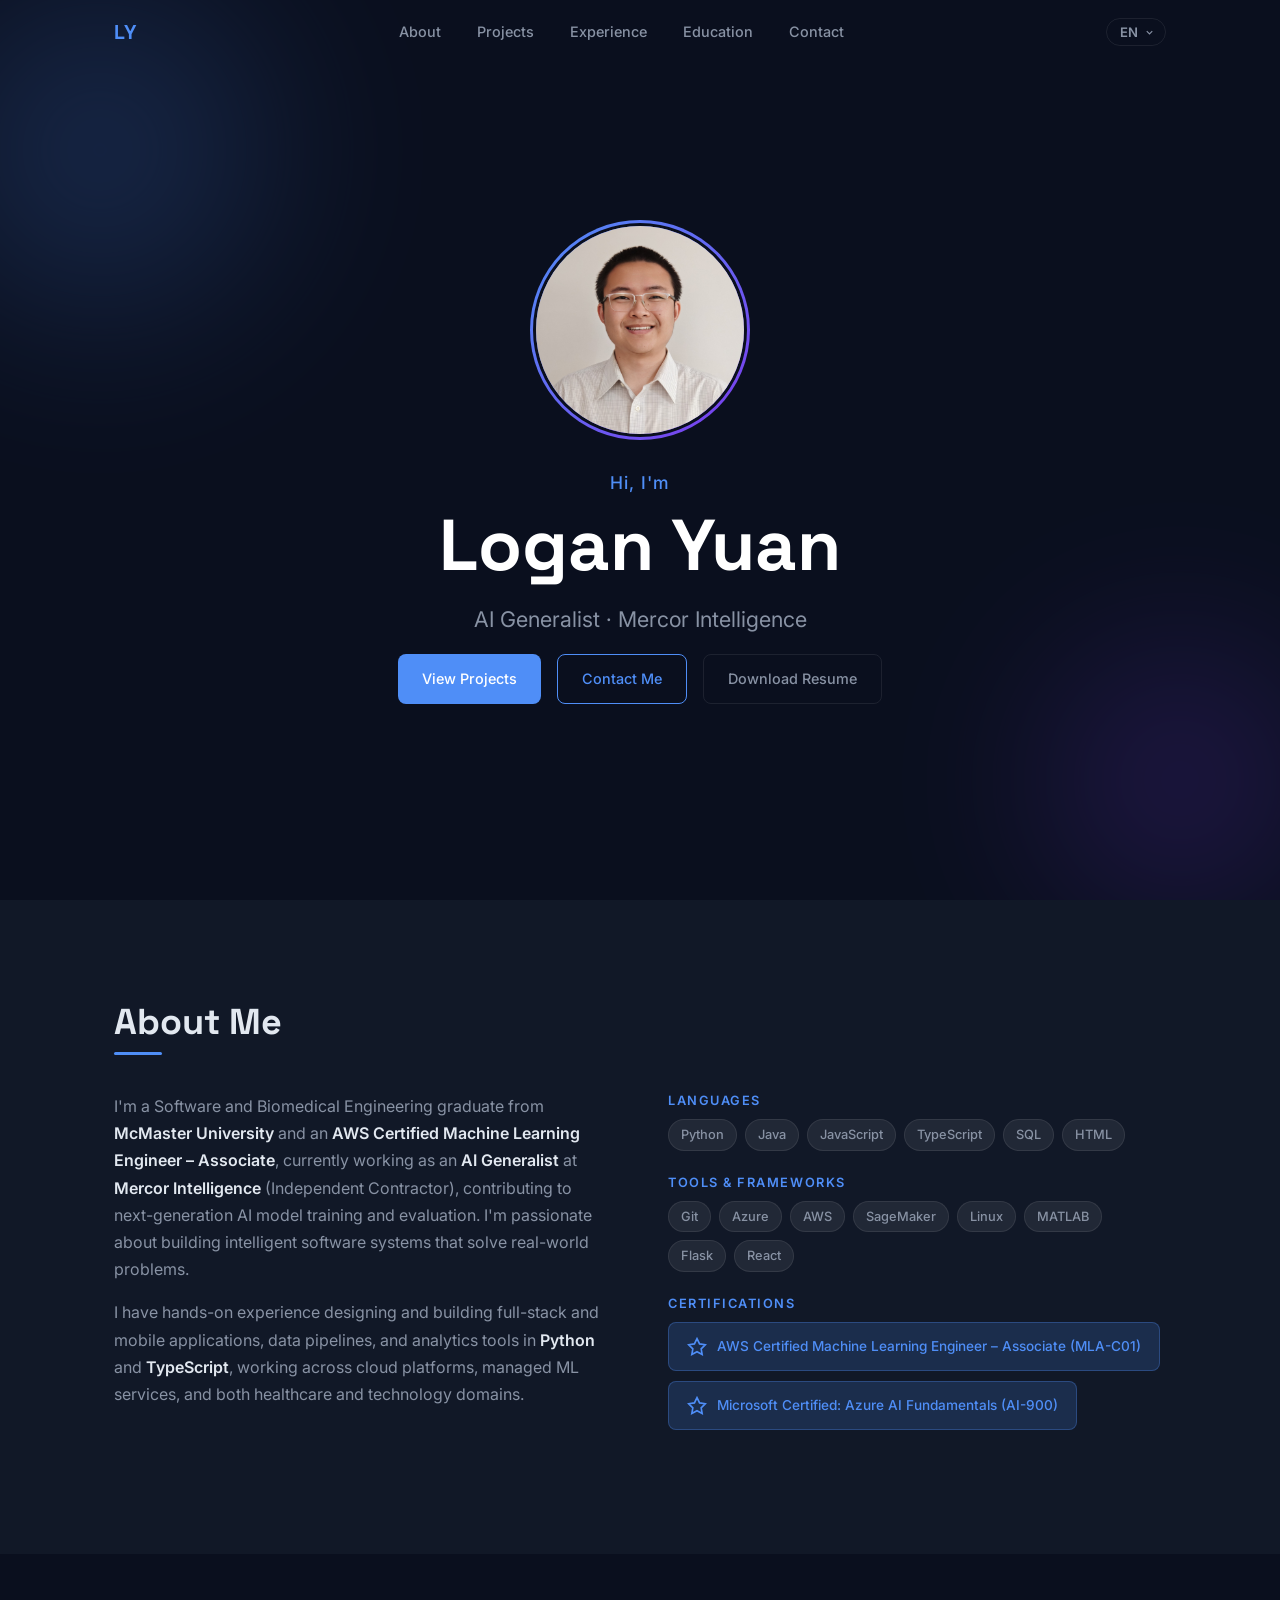
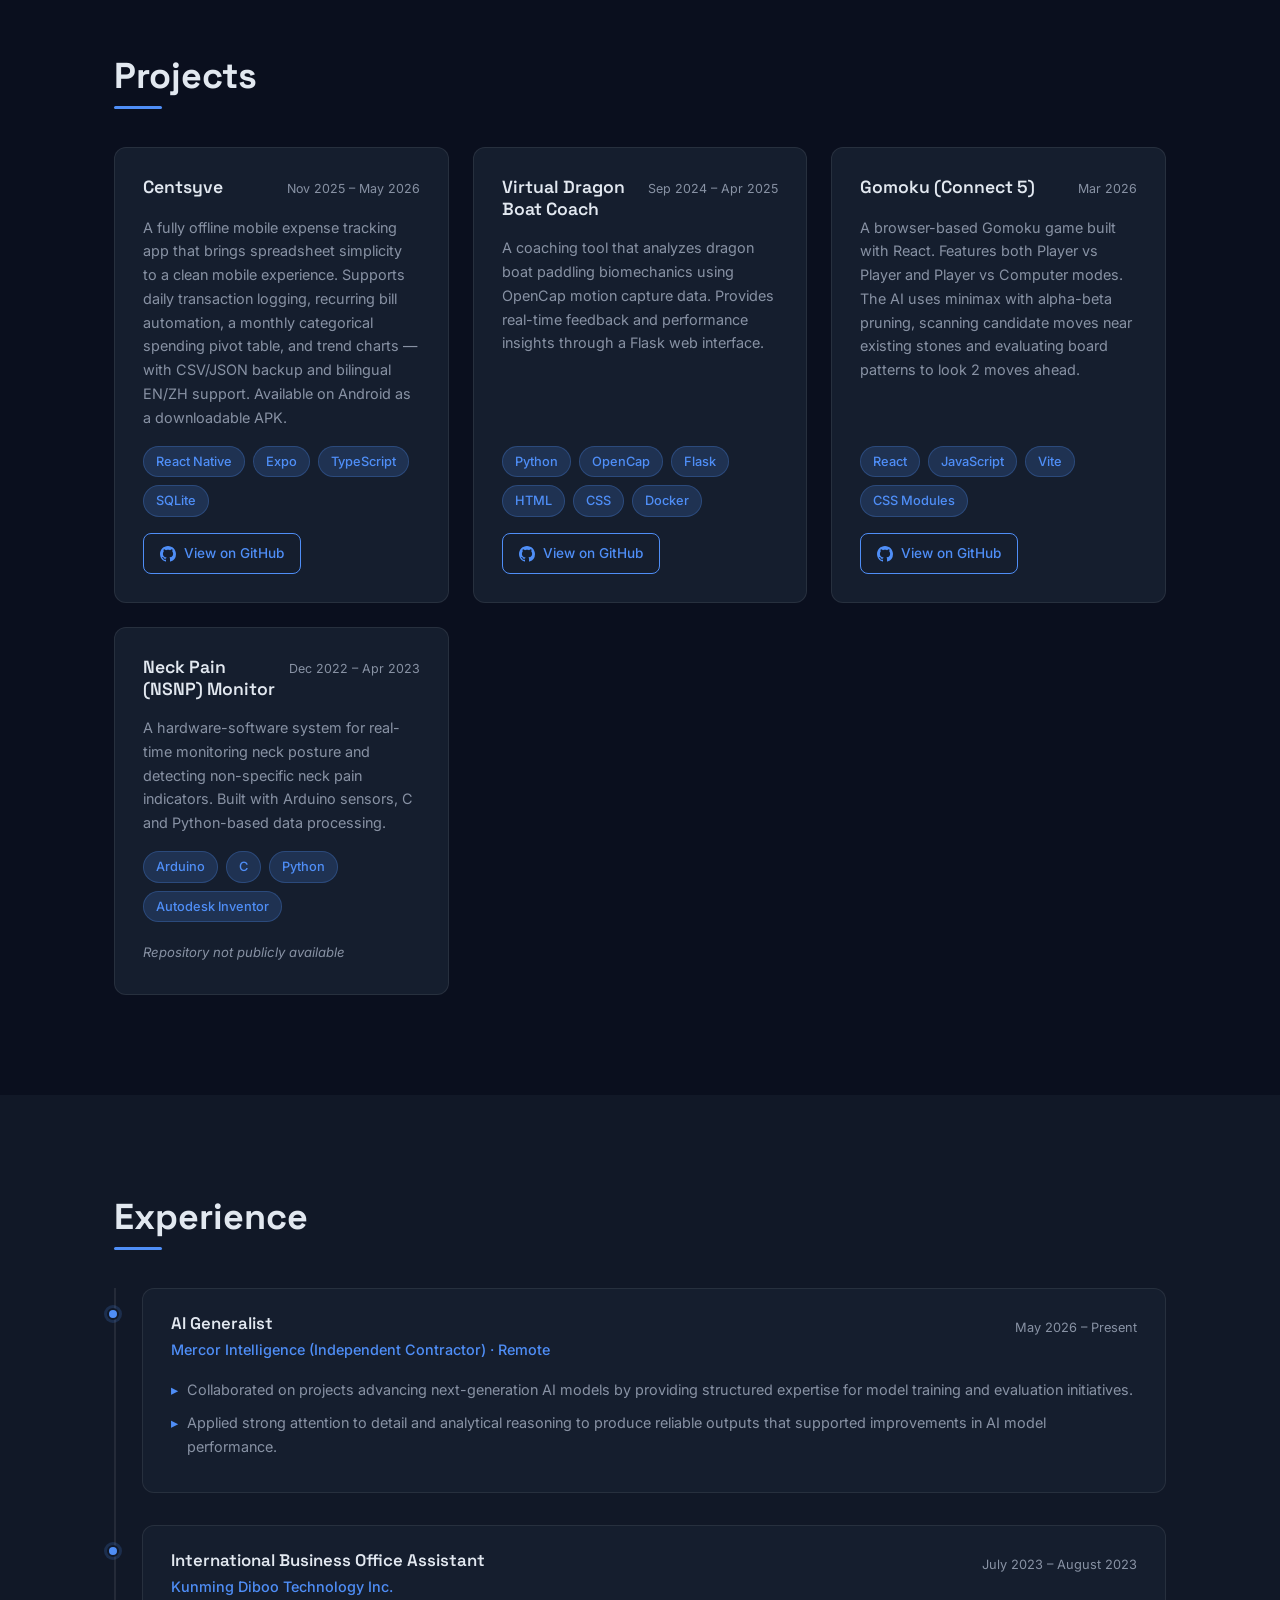
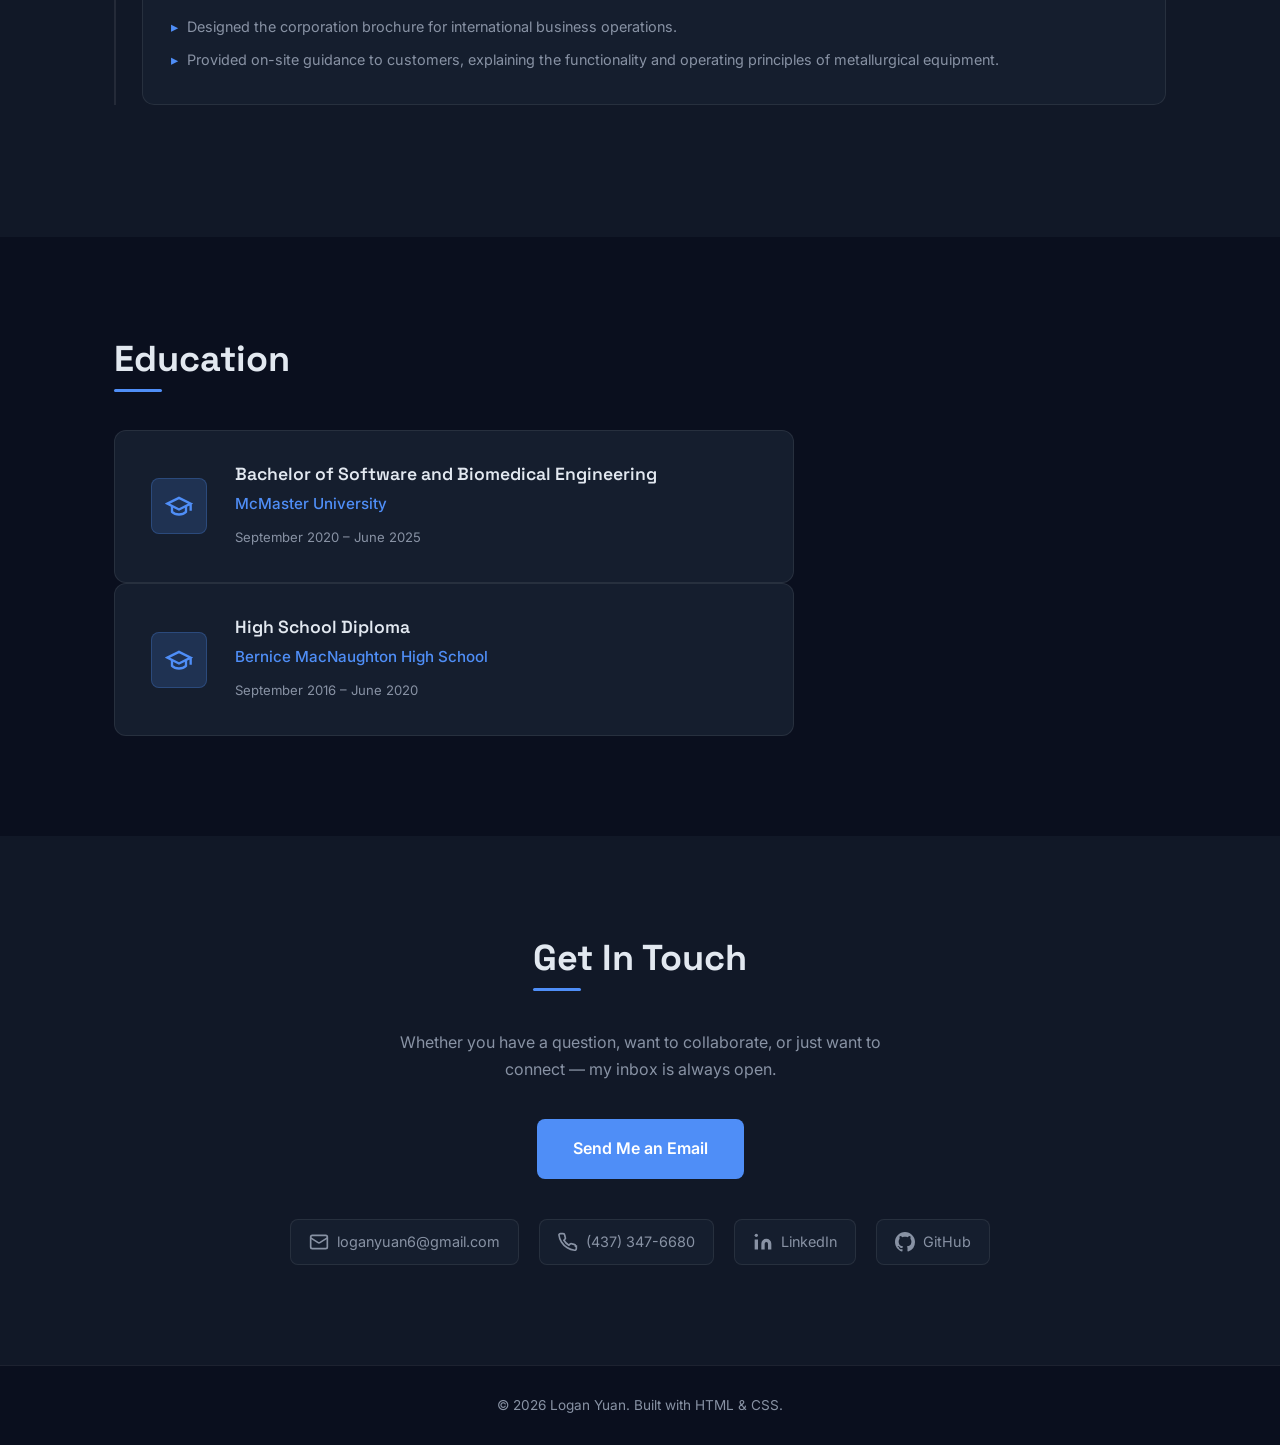
==== commit 200555a4: "Resume and content update" ====
--- a/index.html
+++ b/index.html
@@ -3,7 +3,7 @@
 <head>
   <meta charset="UTF-8" />
   <meta name="viewport" content="width=device-width, initial-scale=1.0" />
-  <title>Logan Yuan — Generalist</title>
+  <title>Logan Yuan — AI Generalist</title>
   <link rel="preconnect" href="https://fonts.googleapis.com" />
   <link rel="preconnect" href="https://fonts.gstatic.com" crossorigin />
   <link href="https://fonts.googleapis.com/css2?family=Inter:wght@300;400;500;600&family=Space+Grotesk:wght@400;500;600;700&display=swap" rel="stylesheet" />
@@ -67,7 +67,7 @@
       </div>
       <p class="hero-greeting" data-i18n="hero-greeting">Hi, I'm</p>
       <h1 class="hero-name" data-i18n="hero-name">Logan Yuan</h1>
-      <p class="hero-title" data-i18n="hero-title">Generalist · Mercor Intelligence</p>
+      <p class="hero-title" data-i18n="hero-title">AI Generalist · Mercor Intelligence</p>
       <div class="hero-cta">
         <a href="#projects" class="btn btn-primary" data-i18n="hero-btn-projects">View Projects</a>
         <a href="#contact"  class="btn btn-outline" data-i18n="hero-btn-contact">Contact Me</a>
@@ -91,15 +91,16 @@
       <div class="about-grid">
         <div class="about-bio">
           <p data-i18n="about-bio-1">
-            I'm a Software and Biomedical Engineering graduate from <strong>McMaster University</strong>,
-            currently working as a <strong>Generalist</strong> at <strong>Mercor Intelligence</strong>
+            I'm a Software and Biomedical Engineering graduate from <strong>McMaster University</strong>
+            and an <strong>AWS Certified Machine Learning Engineer – Associate</strong>, currently working
+            as an <strong>AI Generalist</strong> at <strong>Mercor Intelligence</strong>
             (Independent Contractor), contributing to next-generation AI model training and evaluation.
             I'm passionate about building intelligent software systems that solve real-world problems.
           </p>
           <p data-i18n="about-bio-2">
-            I hold a <strong>Microsoft Azure AI Fundamentals (AI-900)</strong> certification and have
-            hands-on experience with cloud platforms, machine learning frameworks, data pipelines, and
-            full-stack development across healthcare and technology domains.
+            I have hands-on experience designing and building full-stack and mobile applications, data
+            pipelines, and analytics tools in <strong>Python</strong> and <strong>TypeScript</strong>,
+            working across cloud platforms, managed ML services, and both healthcare and technology domains.
           </p>
         </div>
         <div class="about-skills">
@@ -120,20 +121,28 @@
               <span class="tag">Git</span>
               <span class="tag">Azure</span>
               <span class="tag">AWS</span>
+              <span class="tag">SageMaker</span>
               <span class="tag">Linux</span>
-              <span class="tag">PyTorch</span>
               <span class="tag">MATLAB</span>
               <span class="tag">Flask</span>
               <span class="tag">React</span>
             </div>
           </div>
           <div class="skill-group">
-            <h3 class="skill-group-title" data-i18n="skills-cert">Certification</h3>
-            <div class="cert-badge">
-              <svg class="cert-icon" viewBox="0 0 24 24" fill="none" stroke="currentColor" stroke-width="2" aria-hidden="true">
-                <path d="M12 2l3.09 6.26L22 9.27l-5 4.87 1.18 6.88L12 17.77l-6.18 3.25L7 14.14 2 9.27l6.91-1.01L12 2z"/>
-              </svg>
-              <span data-i18n="cert-text">Microsoft Certified: Azure AI Fundamentals (AI-900)</span>
+            <h3 class="skill-group-title" data-i18n="skills-cert">Certifications</h3>
+            <div class="cert-list">
+              <div class="cert-badge">
+                <svg class="cert-icon" viewBox="0 0 24 24" fill="none" stroke="currentColor" stroke-width="2" aria-hidden="true">
+                  <path d="M12 2l3.09 6.26L22 9.27l-5 4.87 1.18 6.88L12 17.77l-6.18 3.25L7 14.14 2 9.27l6.91-1.01L12 2z"/>
+                </svg>
+                <span data-i18n="cert-text">AWS Certified Machine Learning Engineer – Associate (MLA-C01)</span>
+              </div>
+              <div class="cert-badge">
+                <svg class="cert-icon" viewBox="0 0 24 24" fill="none" stroke="currentColor" stroke-width="2" aria-hidden="true">
+                  <path d="M12 2l3.09 6.26L22 9.27l-5 4.87 1.18 6.88L12 17.77l-6.18 3.25L7 14.14 2 9.27l6.91-1.01L12 2z"/>
+                </svg>
+                <span data-i18n="cert-text-2">Microsoft Certified: Azure AI Fundamentals (AI-900)</span>
+              </div>
             </div>
           </div>
         </div>
@@ -147,42 +156,13 @@
       <h2 class="section-title" data-i18n="projects-title">Projects</h2>
       <div class="projects-grid">
 
-        <!-- Project 1: Stock Tracker -->
-        <article class="project-card">
-          <div class="project-header">
-            <h3 class="project-title">Stock Tracker</h3>
-            <span class="project-period" data-i18n="proj1-period">Dec 2025 – May 2026</span>
-          </div>
-          <p class="project-desc" data-i18n="proj1-desc">
-            A desktop stock monitoring application that scans a watchlist and generates buy/sell alerts
-            based on technical analysis. Combines CCI, MACD, KDJ, and 100+ TA-Lib indicators with
-            customizable thresholds, interactive price charts, and background processing — packaged as
-            a standalone Windows executable.
-          </p>
-          <div class="project-tags">
-            <span class="tag tag-tech">Python</span>
-            <span class="tag tag-tech">CustomTkinter</span>
-            <span class="tag tag-tech">yfinance</span>
-            <span class="tag tag-tech">TA-Lib</span>
-            <span class="tag tag-tech">Matplotlib</span>
-          </div>
-          <div class="project-footer">
-            <a href="https://github.com/yuanq10/StockTracker" target="_blank" rel="noopener noreferrer" class="btn btn-sm btn-outline">
-              <svg class="icon" viewBox="0 0 24 24" fill="currentColor" aria-hidden="true">
-                <path d="M12 0C5.37 0 0 5.37 0 12c0 5.31 3.435 9.795 8.205 11.385.6.105.825-.255.825-.57 0-.285-.015-1.23-.015-2.235-3.015.555-3.795-.735-4.035-1.41-.135-.345-.72-1.41-1.23-1.695-.42-.225-1.02-.78-.015-.795.945-.015 1.62.87 1.845 1.23 1.08 1.815 2.805 1.305 3.495.99.105-.78.42-1.305.765-1.605-2.67-.3-5.46-1.335-5.46-5.925 0-1.305.465-2.385 1.23-3.225-.12-.3-.54-1.53.12-3.18 0 0 1.005-.315 3.3 1.23.96-.27 1.98-.405 3-.405s2.04.135 3 .405c2.295-1.56 3.3-1.23 3.3-1.23.66 1.65.24 2.88.12 3.18.765.84 1.23 1.905 1.23 3.225 0 4.605-2.805 5.625-5.475 5.925.435.375.81 1.095.81 2.22 0 1.605-.015 2.895-.015 3.3 0 .315.225.69.825.57A12.02 12.02 0 0024 12c0-6.63-5.37-12-12-12z"/>
-              </svg>
-              <span data-i18n="github-link">View on GitHub</span>
-            </a>
-          </div>
-        </article>
-
-        <!-- Project 2: Centsyve -->
+        <!-- Project 1: Centsyve -->
         <article class="project-card">
           <div class="project-header">
             <h3 class="project-title">Centsyve</h3>
-            <span class="project-period" data-i18n="proj2-period">2025 – 2026</span>
-          </div>
-          <p class="project-desc" data-i18n="proj2-desc">
+            <span class="project-period" data-i18n="proj1-period">Nov 2025 – May 2026</span>
+          </div>
+          <p class="project-desc" data-i18n="proj1-desc">
             A fully offline mobile expense tracking app that brings spreadsheet simplicity to a clean
             mobile experience. Supports daily transaction logging, recurring bill automation, a monthly
             categorical spending pivot table, and trend charts — with CSV/JSON backup and bilingual
@@ -204,13 +184,13 @@
           </div>
         </article>
 
-        <!-- Project 3: Virtual Dragon Boat Coach -->
+        <!-- Project 2: Virtual Dragon Boat Coach -->
         <article class="project-card">
           <div class="project-header">
             <h3 class="project-title">Virtual Dragon Boat Coach</h3>
-            <span class="project-period" data-i18n="proj3-period">Sep 2024 – Apr 2025</span>
-          </div>
-          <p class="project-desc" data-i18n="proj3-desc">
+            <span class="project-period" data-i18n="proj2-period">Sep 2024 – Apr 2025</span>
+          </div>
+          <p class="project-desc" data-i18n="proj2-desc">
             A coaching tool that analyzes dragon boat paddling biomechanics using OpenCap motion
             capture data. Provides real-time feedback and performance insights through a Flask web interface.
           </p>
@@ -232,40 +212,13 @@
           </div>
         </article>
 
-        <!-- Project 4: JobCompass -->
-        <article class="project-card">
-          <div class="project-header">
-            <h3 class="project-title">
-              JobCompass
-              <span class="badge-inprogress" data-i18n="badge-inprogress">In Progress</span>
-            </h3>
-            <span class="project-period" data-i18n="proj4-period">Sep 2025 – Present</span>
-          </div>
-          <p class="project-desc" data-i18n="proj4-desc">
-            A desktop application that automates job hunting across LinkedIn, Indeed, and Glassdoor.
-            Uses Playwright for headless browser scraping and the JSearch API for aggregation, then
-            filters results through a configurable pipeline — including AI filtering via Claude or
-            ChatGPT — before displaying live results in a table UI with applied-job tracking.
-          </p>
-          <div class="project-tags">
-            <span class="tag tag-tech">Python</span>
-            <span class="tag tag-tech">Playwright</span>
-            <span class="tag tag-tech">Claude API</span>
-            <span class="tag tag-tech">SQLite</span>
-            <span class="tag tag-tech">CustomTkinter</span>
-          </div>
-          <div class="project-footer">
-            <span class="no-link-note" data-i18n="no-repo">Repository not publicly available</span>
-          </div>
-        </article>
-
-        <!-- Project 5: Gomoku -->
+        <!-- Project 3: Gomoku -->
         <article class="project-card">
           <div class="project-header">
             <h3 class="project-title">Gomoku (Connect 5)</h3>
-            <span class="project-period" data-i18n="proj5-period">Mar 2026</span>
-          </div>
-          <p class="project-desc" data-i18n="proj5-desc">
+            <span class="project-period" data-i18n="proj3-period">Mar 2026</span>
+          </div>
+          <p class="project-desc" data-i18n="proj3-desc">
             A browser-based Gomoku game built with React. Features both Player vs Player and Player
             vs Computer modes. The AI uses minimax with alpha-beta pruning, scanning candidate moves
             near existing stones and evaluating board patterns to look 2 moves ahead.
@@ -286,13 +239,13 @@
           </div>
         </article>
 
-        <!-- Project 6: NSNP Monitor -->
+        <!-- Project 4: NSNP Monitor -->
         <article class="project-card">
           <div class="project-header">
             <h3 class="project-title">Neck Pain (NSNP) Monitor</h3>
-            <span class="project-period" data-i18n="proj6-period">Dec 2022 – Apr 2023</span>
-          </div>
-          <p class="project-desc" data-i18n="proj6-desc">
+            <span class="project-period" data-i18n="proj4-period">Dec 2022 – Apr 2023</span>
+          </div>
+          <p class="project-desc" data-i18n="proj4-desc">
             A hardware-software system for real-time monitoring neck posture and detecting non-specific neck pain
             indicators. Built with Arduino sensors, C and Python-based data processing.
           </p>
@@ -321,7 +274,7 @@
           <div class="timeline-card">
             <div class="timeline-header">
               <div>
-                <h3 class="timeline-role" data-i18n="exp2-role">Generalist</h3>
+                <h3 class="timeline-role" data-i18n="exp2-role">AI Generalist</h3>
                 <p class="timeline-org" data-i18n="exp2-org">Mercor Intelligence (Independent Contractor) · Remote</p>
               </div>
               <span class="timeline-period" data-i18n="exp2-period">May 2026 – Present</span>
@@ -446,35 +399,31 @@
         'nav-contact':       'Contact',
         'hero-greeting':     "Hi, I'm",
         'hero-name':         'Logan Yuan',
-        'hero-title':        'Generalist · Mercor Intelligence',
+        'hero-title':        'AI Generalist · Mercor Intelligence',
         'hero-btn-projects': 'View Projects',
         'hero-btn-contact':  'Contact Me',
         'hero-btn-resume':   'Download Resume',
         'about-title':       'About Me',
-        'about-bio-1':       "I'm a Software and Biomedical Engineering graduate from <strong>McMaster University</strong>, currently working as a <strong>Generalist</strong> at <strong>Mercor Intelligence</strong> (Independent Contractor), contributing to next-generation AI model training and evaluation. I'm passionate about building intelligent software systems that solve real-world problems.",
-        'about-bio-2':       "I hold a <strong>Microsoft Azure AI Fundamentals (AI-900)</strong> certification and have hands-on experience with cloud platforms, machine learning frameworks, data pipelines, and full-stack development across healthcare and technology domains.",
+        'about-bio-1':       "I'm a Software and Biomedical Engineering graduate from <strong>McMaster University</strong> and an <strong>AWS Certified Machine Learning Engineer – Associate</strong>, currently working as an <strong>AI Generalist</strong> at <strong>Mercor Intelligence</strong> (Independent Contractor), contributing to next-generation AI model training and evaluation. I'm passionate about building intelligent software systems that solve real-world problems.",
+        'about-bio-2':       "I have hands-on experience designing and building full-stack and mobile applications, data pipelines, and analytics tools in <strong>Python</strong> and <strong>TypeScript</strong>, working across cloud platforms, managed ML services, and both healthcare and technology domains.",
         'skills-languages':  'Languages',
         'skills-tools':      'Tools &amp; Frameworks',
-        'skills-cert':       'Certification',
-        'cert-text':         'Microsoft Certified: Azure AI Fundamentals (AI-900)',
+        'skills-cert':       'Certifications',
+        'cert-text':         'AWS Certified Machine Learning Engineer – Associate (MLA-C01)',
+        'cert-text-2':       'Microsoft Certified: Azure AI Fundamentals (AI-900)',
         'projects-title':    'Projects',
-        'proj1-desc':        'A desktop stock monitoring application that scans a watchlist and generates buy/sell alerts based on technical analysis. Combines CCI, MACD, KDJ, and 100+ TA-Lib indicators with customizable thresholds, interactive price charts, and background processing — packaged as a standalone Windows executable.',
-        'proj2-desc':        'A fully offline mobile expense tracking app that brings spreadsheet simplicity to a clean mobile experience. Supports daily transaction logging, recurring bill automation, a monthly categorical spending pivot table, and trend charts — with CSV/JSON backup and bilingual EN/ZH support. Available on Android as a downloadable APK.',
-        'proj3-desc':        'A coaching tool that analyzes dragon boat paddling biomechanics using OpenCap motion capture data. Provides real-time feedback and performance insights through a Flask web interface.',
-        'proj4-desc':        'A desktop application that automates job hunting across LinkedIn, Indeed, and Glassdoor. Uses Playwright for headless browser scraping and the JSearch API for aggregation, then filters results through a configurable pipeline — including AI filtering via Claude or ChatGPT — before displaying live results in a table UI with applied-job tracking.',
-        'badge-inprogress':  'In Progress',
-        'proj5-desc':        'A browser-based Gomoku game built with React. Features both Player vs Player and Player vs Computer modes. The AI uses minimax with alpha-beta pruning, scanning candidate moves near existing stones and evaluating board patterns to look 2 moves ahead.',
-        'proj6-desc':        'A hardware-software system for real-time monitoring neck posture and detecting non-specific neck pain indicators. Built with Arduino sensors, C and Python-based data processing.',
-        'proj1-period':      'Dec 2025 – May 2026',
-        'proj2-period':      '2025 – 2026',
-        'proj3-period':      'Sep 2024 – Apr 2025',
-        'proj4-period':      'Sep 2025 – Present',
-        'proj5-period':      'Mar 2026',
-        'proj6-period':      'Dec 2022 – Apr 2023',
+        'proj1-desc':        'A fully offline mobile expense tracking app that brings spreadsheet simplicity to a clean mobile experience. Supports daily transaction logging, recurring bill automation, a monthly categorical spending pivot table, and trend charts — with CSV/JSON backup and bilingual EN/ZH support. Available on Android as a downloadable APK.',
+        'proj2-desc':        'A coaching tool that analyzes dragon boat paddling biomechanics using OpenCap motion capture data. Provides real-time feedback and performance insights through a Flask web interface.',
+        'proj3-desc':        'A browser-based Gomoku game built with React. Features both Player vs Player and Player vs Computer modes. The AI uses minimax with alpha-beta pruning, scanning candidate moves near existing stones and evaluating board patterns to look 2 moves ahead.',
+        'proj4-desc':        'A hardware-software system for real-time monitoring neck posture and detecting non-specific neck pain indicators. Built with Arduino sensors, C and Python-based data processing.',
+        'proj1-period':      'Nov 2025 – May 2026',
+        'proj2-period':      'Sep 2024 – Apr 2025',
+        'proj3-period':      'Mar 2026',
+        'proj4-period':      'Dec 2022 – Apr 2023',
         'github-link':       'View on GitHub',
         'no-repo':           'Repository not publicly available',
         'exp-title':         'Experience',
-        'exp2-role':         'Generalist',
+        'exp2-role':         'AI Generalist',
         'exp2-org':          'Mercor Intelligence (Independent Contractor) · Remote',
         'exp2-period':       'May 2026 – Present',
         'exp2-bullet-1':     'Collaborated on projects advancing next-generation AI models by providing structured expertise for model training and evaluation initiatives.',
@@ -504,35 +453,31 @@
         'nav-contact':       '联系我',
         'hero-greeting':     '你好，我是',
         'hero-name':         '袁启航',
-        'hero-title':        '通才 · Mercor Intelligence',
+        'hero-title':        'AI 通才 · Mercor Intelligence',
         'hero-btn-projects': '查看项目',
         'hero-btn-contact':  '联系我',
         'hero-btn-resume':   '下载简历',
         'about-title':       '关于我',
-        'about-bio-1':       '我是<strong>麦克马斯特大学</strong>软件与生物医学工程专业毕业生，目前担任 <strong>Mercor Intelligence</strong> 的<strong>通才</strong>（独立承包人），参与推进下一代 AI 模型的训练与评估工作。我热衷于构建能解决真实世界问题的智能软件系统。',
-        'about-bio-2':       '我持有<strong>微软 Azure AI 基础 (AI-900)</strong> 认证，在云平台、机器学习框架、数据管道及全栈开发方面积累了丰富的实践经验，涵盖医疗健康与科技领域。',
+        'about-bio-1':       '我是<strong>麦克马斯特大学</strong>软件与生物医学工程专业毕业生，并持有 <strong>AWS 认证机器学习工程师 – 助理级</strong>认证，目前担任 <strong>Mercor Intelligence</strong> 的 <strong>AI 通才</strong>（独立承包人），参与推进下一代 AI 模型的训练与评估工作。我热衷于构建能解决真实世界问题的智能软件系统。',
+        'about-bio-2':       '我在使用 <strong>Python</strong> 与 <strong>TypeScript</strong> 设计并构建全栈及移动端应用、数据管道与分析工具方面积累了丰富的实践经验，涉及云平台、托管机器学习服务，以及医疗健康与科技领域。',
         'skills-languages':  '编程语言',
         'skills-tools':      '工具与框架',
         'skills-cert':       '认证',
-        'cert-text':         '微软认证：Azure AI 基础 (AI-900)',
+        'cert-text':         'AWS 认证机器学习工程师 – 助理级 (MLA-C01)',
+        'cert-text-2':       '微软认证：Azure AI 基础 (AI-900)',
         'projects-title':    '项目',
-        'proj1-desc':        '一款桌面股票监控应用，可扫描自选股并基于技术分析生成买卖提醒。集成 CCI、MACD、KDJ 及 100 余种 TA-Lib 指标，支持自定义阈值、交互式价格图表与后台处理——打包为 Windows 独立可执行文件。',
-        'proj2-desc':        '一款完全离线的移动端个人记账应用，以简洁的移动体验复刻电子表格的操作逻辑。支持每日记账、定期账单自动入账、月度分类支出汇总表及消费趋势图表，提供 CSV/JSON 备份功能与中英双语界面。可通过 APK 文件在 Android 上安装使用。',
-        'proj3-desc':        '一款利用 OpenCap 动作捕捉数据分析龙舟划桨生物力学的辅助工具，通过 Flask Web 界面提供实时反馈和运动表现分析。',
-        'proj4-desc':        '一款自动化求职桌面应用，支持在 LinkedIn、Indeed 和 Glassdoor 上搜索职位。使用 Playwright 进行无头浏览器抓取，通过 JSearch API 聚合数据，经过可配置筛选流程（含 Claude 或 ChatGPT 的 AI 筛选）后，以表格形式实时展示结果，并支持已投递职位追踪。',
-        'badge-inprogress':  '进行中',
-        'proj5-desc':        '基于 React 构建的浏览器端五子棋游戏，支持双人对战与人机对战模式。AI 采用带 Alpha-Beta 剪枝的 Minimax 算法，通过扫描现有棋子附近的候选位置并评估棋盘格局，实现 2 步前瞻。',
-        'proj6-desc':        '一套用于实时监测颈部姿态、检测非特异性颈痛指标的硬件-软件系统，基于 Arduino 传感器，结合 C 语言和 Python 进行数据处理。',
-        'proj1-period':      '2025年12月 – 2026年5月',
-        'proj2-period':      '2025年 – 2026年',
-        'proj3-period':      '2024年9月 – 2025年4月',
-        'proj4-period':      '2025年9月 – 至今',
-        'proj5-period':      '2026年3月',
-        'proj6-period':      '2022年12月 – 2023年4月',
+        'proj1-desc':        '一款完全离线的移动端个人记账应用，以简洁的移动体验复刻电子表格的操作逻辑。支持每日记账、定期账单自动入账、月度分类支出汇总表及消费趋势图表，提供 CSV/JSON 备份功能与中英双语界面。可通过 APK 文件在 Android 上安装使用。',
+        'proj2-desc':        '一款利用 OpenCap 动作捕捉数据分析龙舟划桨生物力学的辅助工具，通过 Flask Web 界面提供实时反馈和运动表现分析。',
+        'proj3-desc':        '基于 React 构建的浏览器端五子棋游戏，支持双人对战与人机对战模式。AI 采用带 Alpha-Beta 剪枝的 Minimax 算法，通过扫描现有棋子附近的候选位置并评估棋盘格局，实现 2 步前瞻。',
+        'proj4-desc':        '一套用于实时监测颈部姿态、检测非特异性颈痛指标的硬件-软件系统，基于 Arduino 传感器，结合 C 语言和 Python 进行数据处理。',
+        'proj1-period':      '2025年11月 – 2026年5月',
+        'proj2-period':      '2024年9月 – 2025年4月',
+        'proj3-period':      '2026年3月',
+        'proj4-period':      '2022年12月 – 2023年4月',
         'github-link':       '在 GitHub 上查看',
         'no-repo':           '代码库未公开',
         'exp-title':         '工作经历',
-        'exp2-role':         '通才（独立承包人）',
+        'exp2-role':         'AI 通才（独立承包人）',
         'exp2-org':          'Mercor Intelligence · 远程',
         'exp2-period':       '2026年5月 – 至今',
         'exp2-bullet-1':     '参与推进下一代 AI 模型的项目，通过提供结构化专业知识支持模型训练与评估工作。',
--- a/css/styles.css
+++ b/css/styles.css
@@ -563,6 +563,13 @@
   gap: 8px;
 }
 
+.cert-list {
+  display: flex;
+  flex-direction: column;
+  align-items: flex-start;
+  gap: 10px;
+}
+
 .cert-badge {
   display: inline-flex;
   align-items: center;
